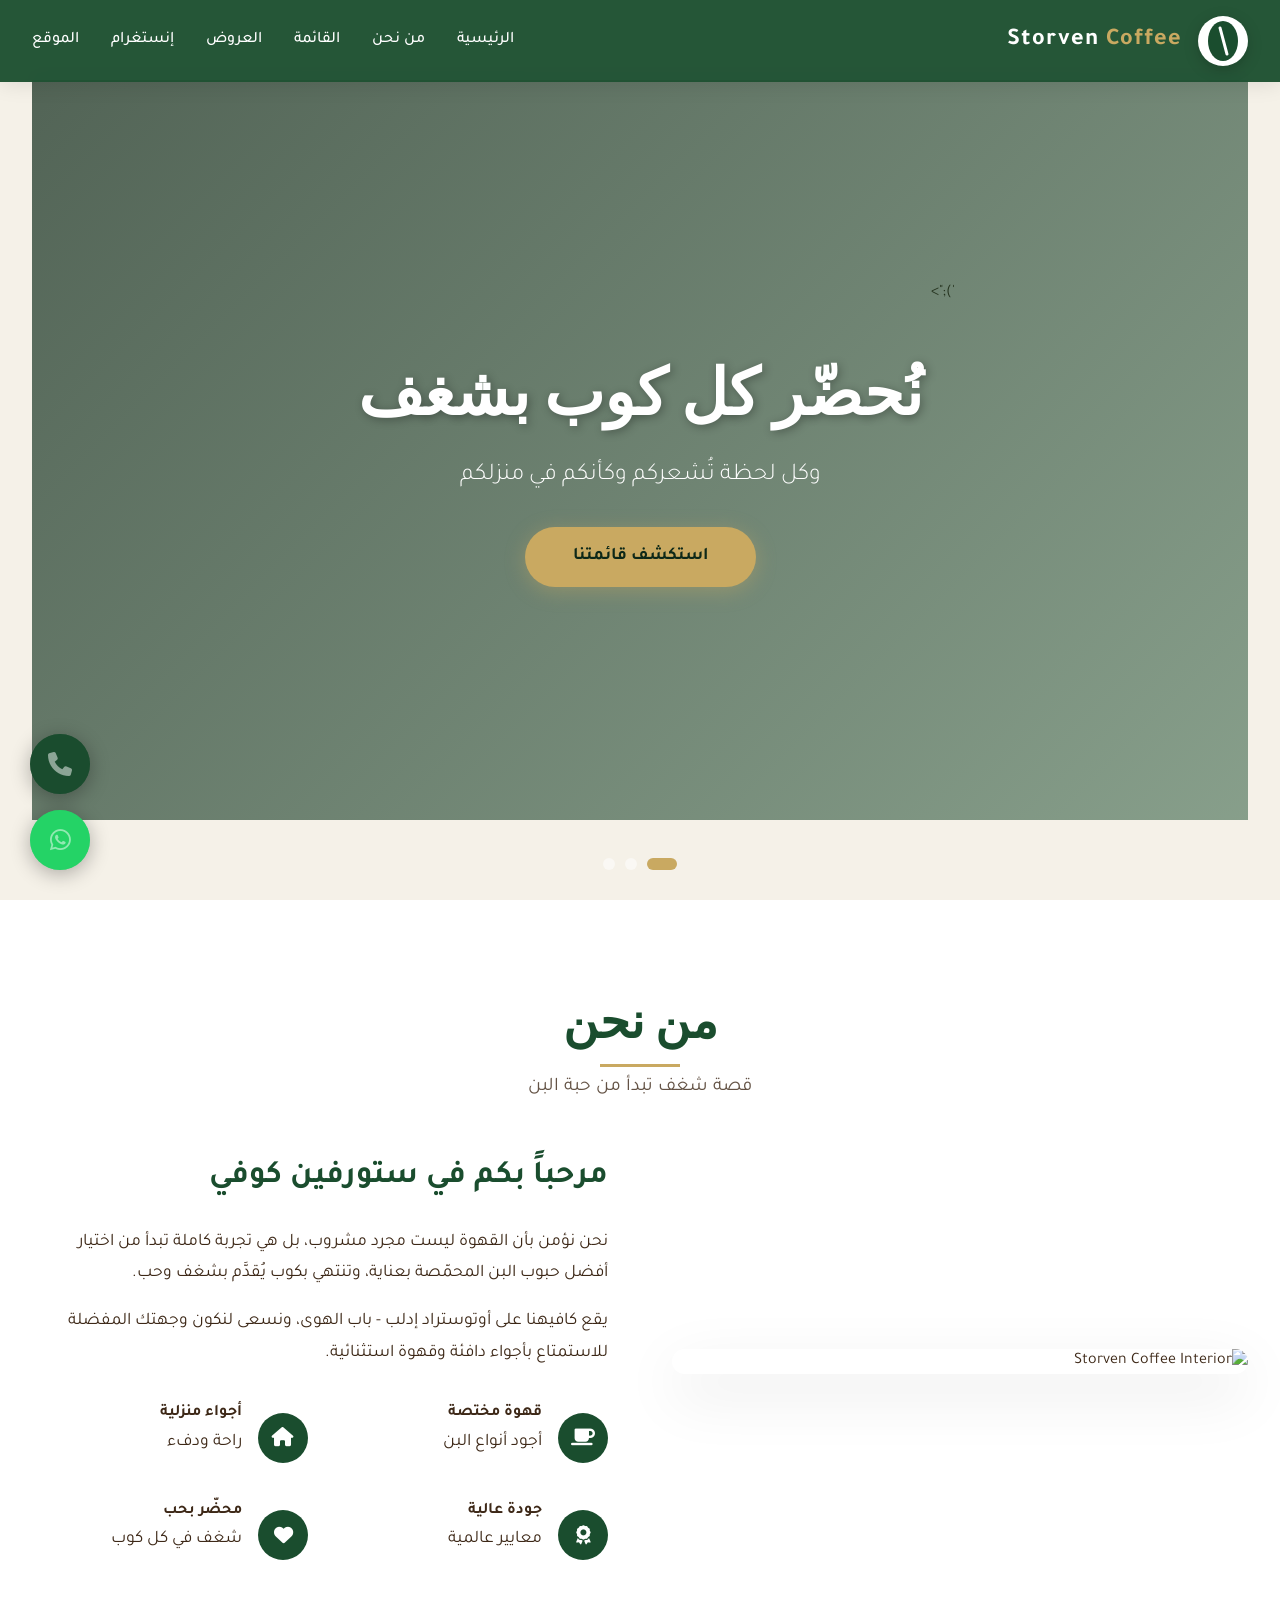
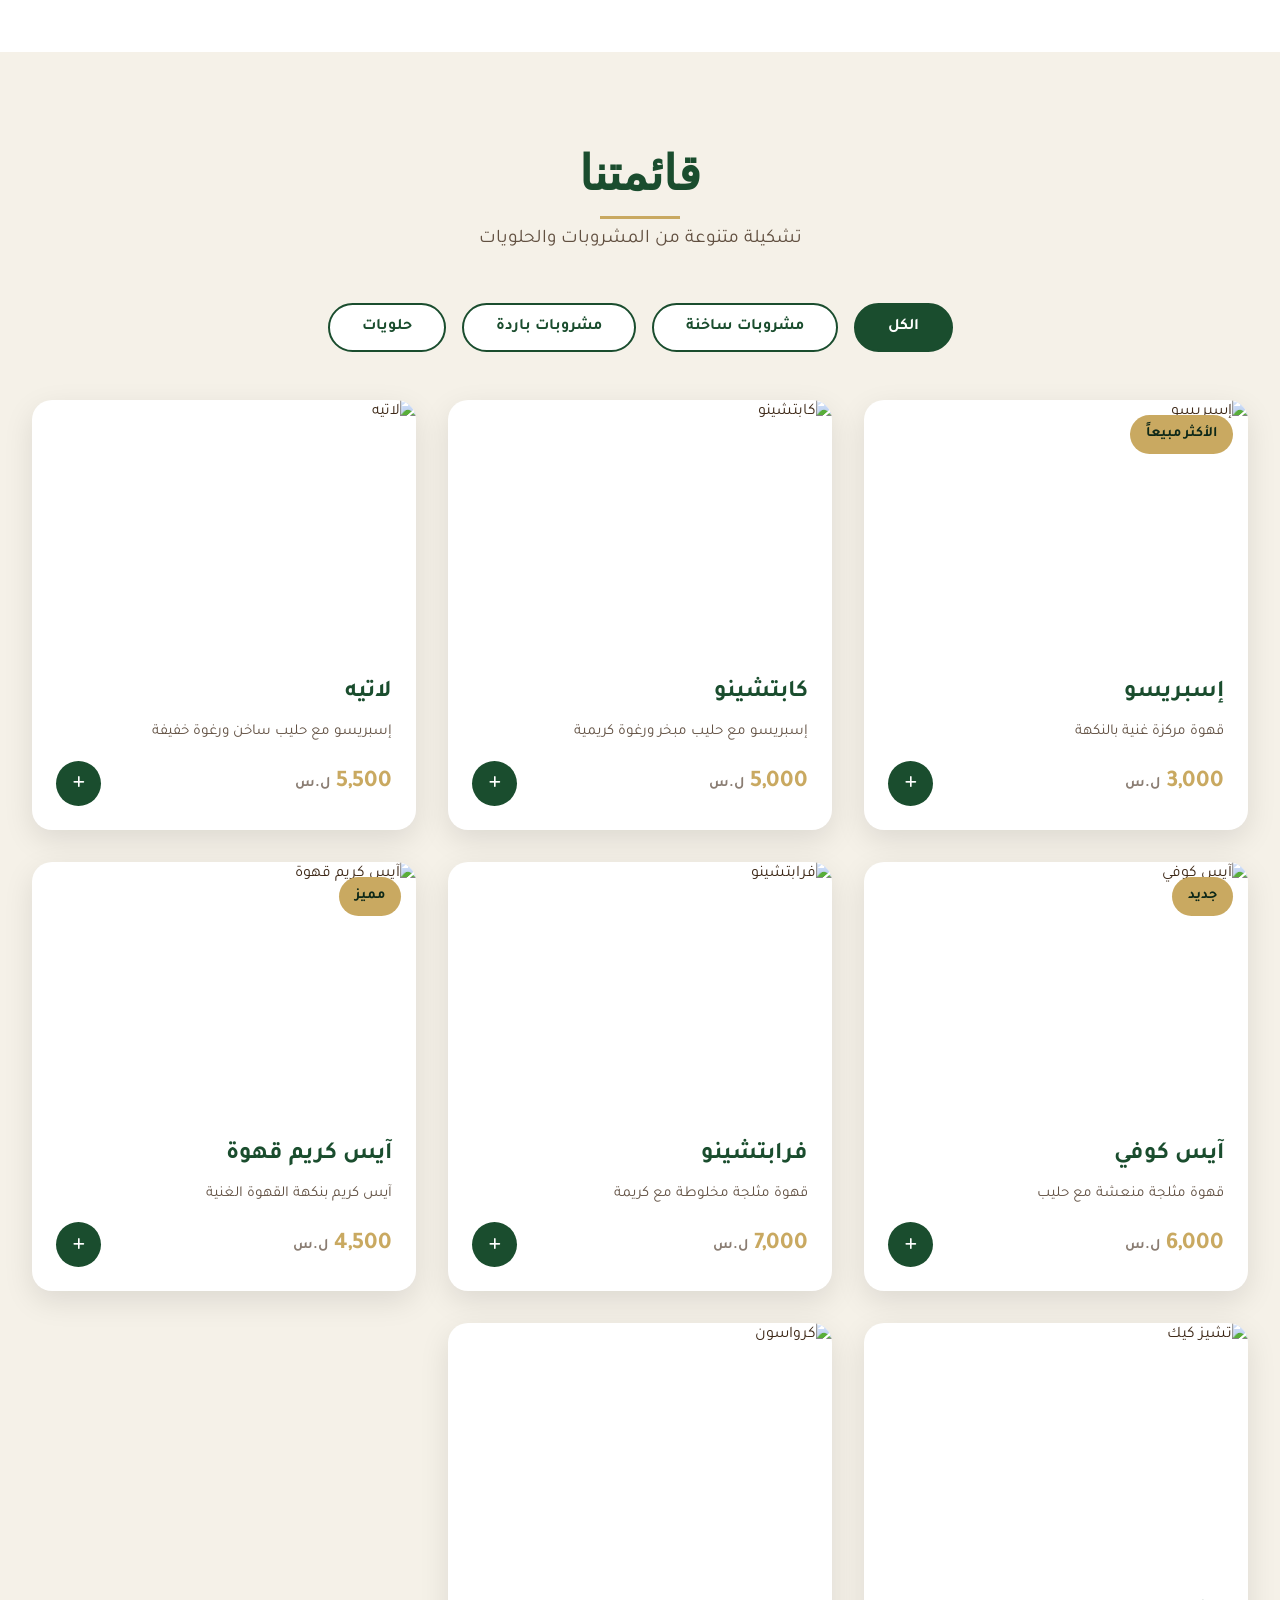
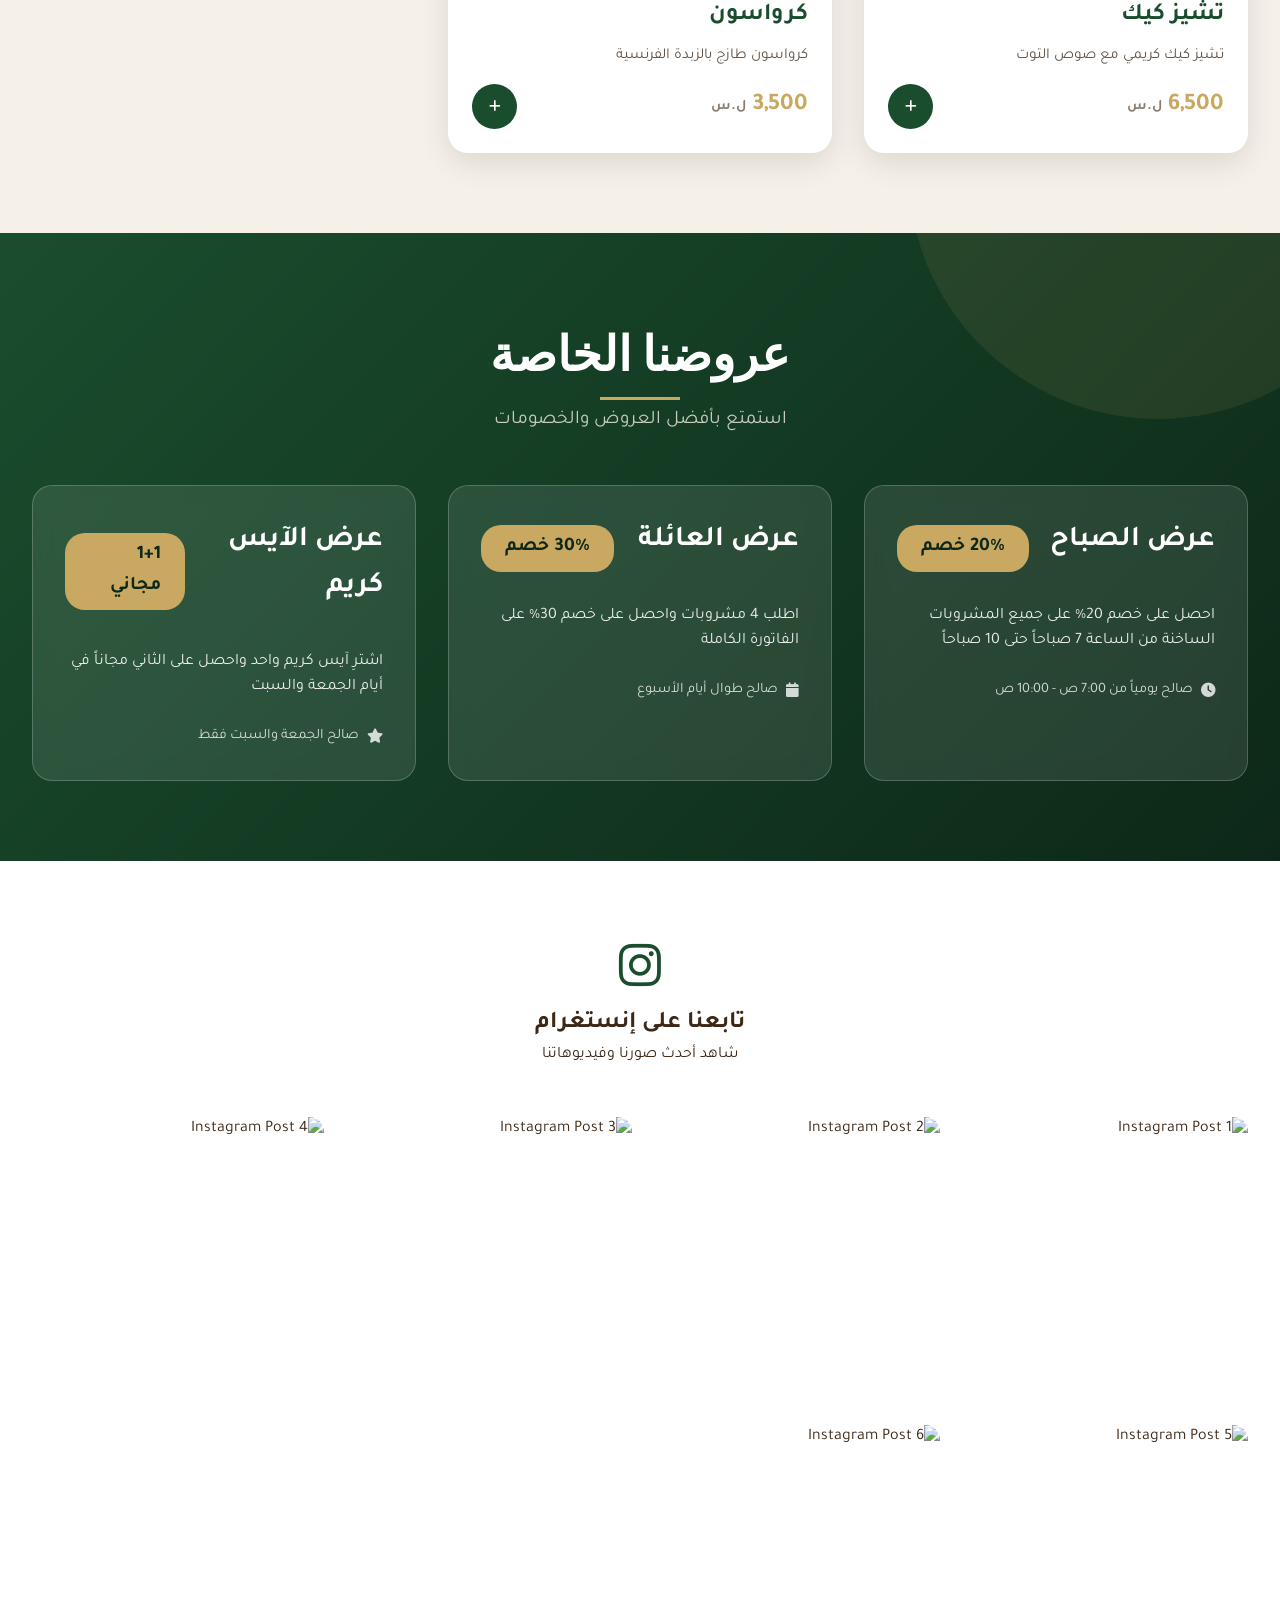
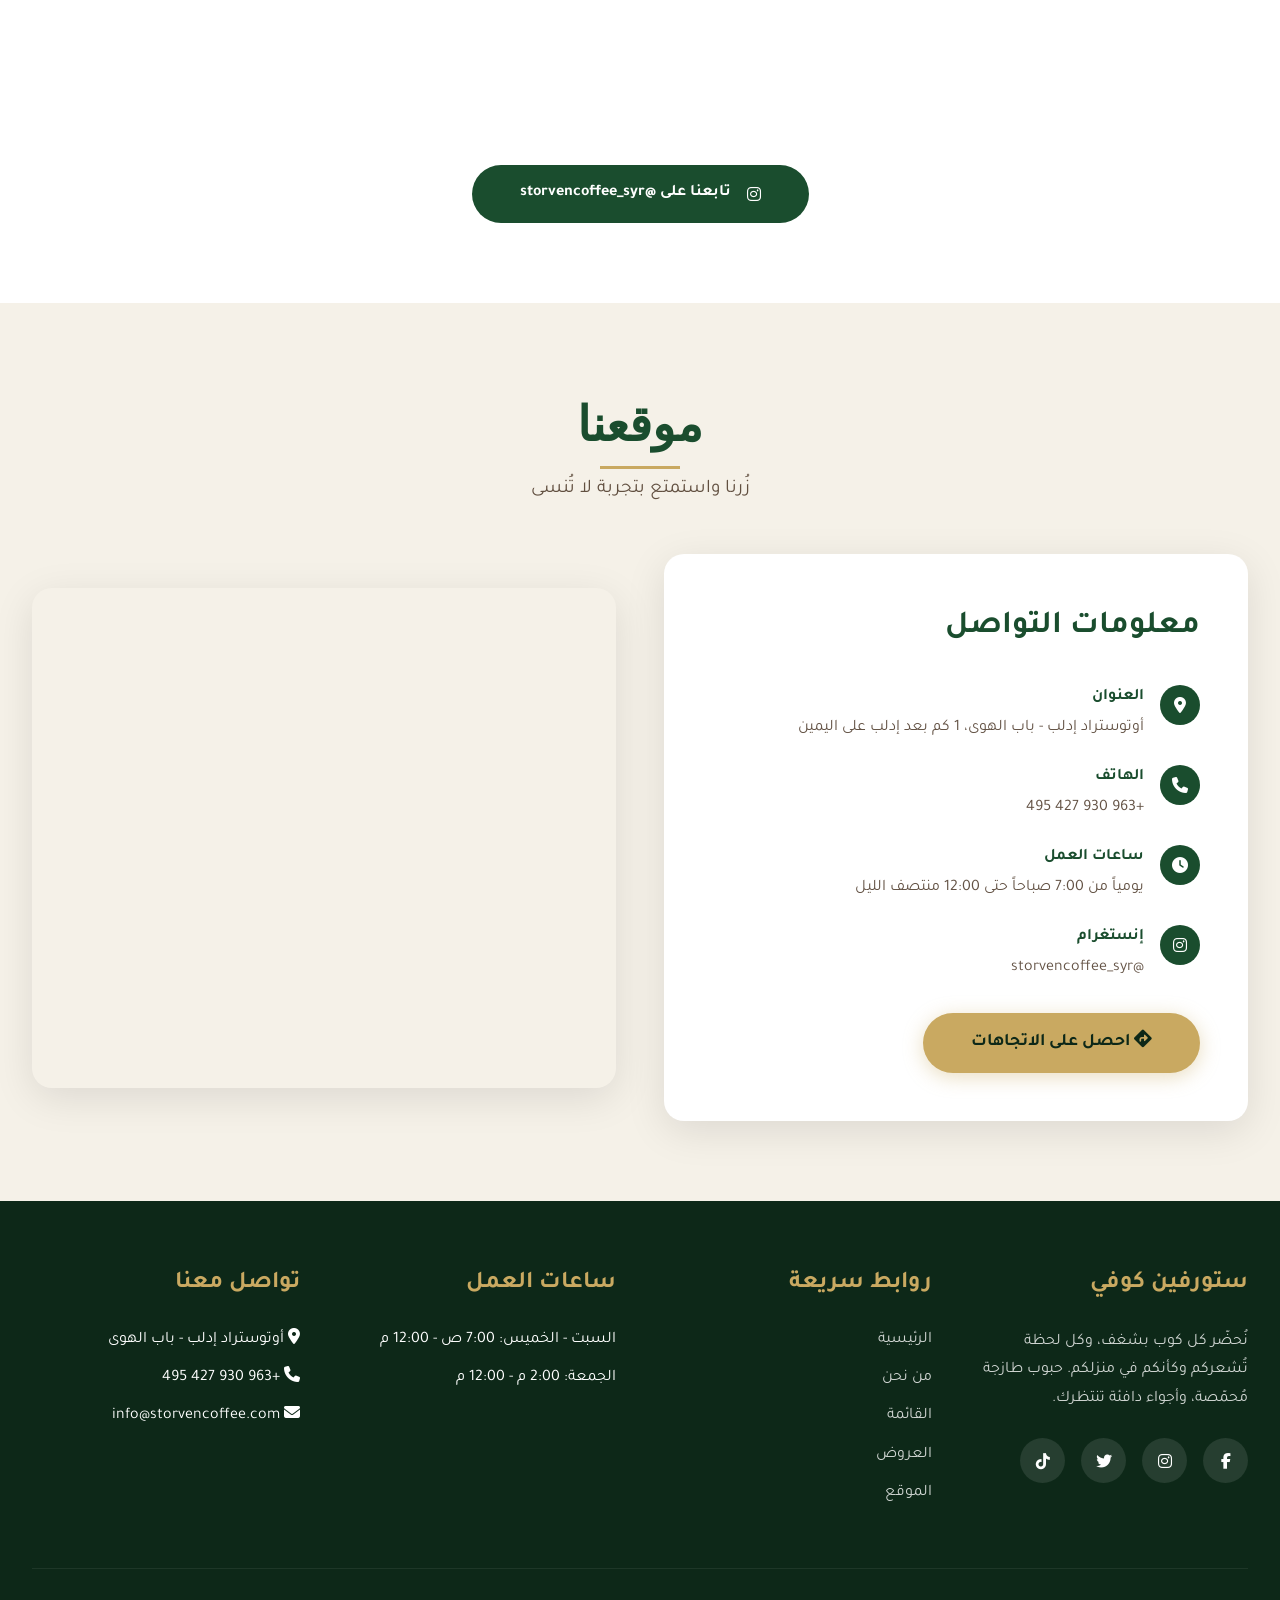
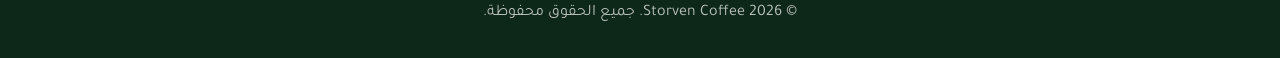
==== index4043.html @ 077c121d "v1" ====
<!DOCTYPE html>
<html lang="ar" dir="rtl">
<head>
    <meta charset="UTF-8">
    <meta name="viewport" content="width=device-width, initial-scale=1.0">
    <title>Storven Coffee | ستورفين كوفي</title>
    <link rel="preconnect" href="https://fonts.googleapis.com">
    <link rel="preconnect" href="https://fonts.gstatic.com" crossorigin>
    <link href="https://fonts.googleapis.com/css2?family=Tajawal:wght@300;400;500;700;900&family=Playfair+Display:wght@400;700;900&display=swap" rel="stylesheet">
    <link rel="stylesheet" href="https://cdnjs.cloudflare.com/ajax/libs/font-awesome/6.4.0/css/all.min.css">
    
    <style>
        /* ===== CSS Variables & Reset ===== */
        :root {
            --primary-green: #1a4d2e;
            --dark-green: #0d2818;
            --light-green: #2d6a4f;
            --cream: #f5f1e8;
            --gold: #c9a961;
            --dark-brown: #3d2817;
            --white: #ffffff;
            --shadow: rgba(0, 0, 0, 0.1);
            --transition: all 0.3s cubic-bezier(0.4, 0, 0.2, 1);
        }

        * {
            margin: 0;
            padding: 0;
            box-sizing: border-box;
        }

        html {
            scroll-behavior: smooth;
        }

        body {
            font-family: 'Tajawal', sans-serif;
            background-color: var(--cream);
            color: var(--dark-brown);
            overflow-x: hidden;
            line-height: 1.6;
        }

        /* ===== Scrollbar Styling ===== */
        ::-webkit-scrollbar {
            width: 10px;
        }

        ::-webkit-scrollbar-track {
            background: var(--cream);
        }

        ::-webkit-scrollbar-thumb {
            background: var(--primary-green);
            border-radius: 5px;
        }

        ::-webkit-scrollbar-thumb:hover {
            background: var(--dark-green);
        }

        /* ===== Navigation ===== */
        .navbar {
            position: fixed;
            top: 0;
            width: 100%;
            background: rgba(26, 77, 46, 0.95);
            backdrop-filter: blur(10px);
            z-index: 1000;
            padding: 1rem 0;
            transition: var(--transition);
            box-shadow: 0 2px 20px rgba(0, 0, 0, 0.1);
        }

        .navbar.scrolled {
            padding: 0.5rem 0;
            background: rgba(13, 40, 24, 0.98);
        }

        .nav-container {
            max-width: 1400px;
            margin: 0 auto;
            padding: 0 2rem;
            display: flex;
            justify-content: space-between;
            align-items: center;
        }

        .logo {
            display: flex;
            align-items: center;
            gap: 1rem;
        }

        .logo-icon {
            width: 50px;
            height: 50px;
            background: var(--white);
            border-radius: 50%;
            display: flex;
            align-items: center;
            justify-content: center;
            position: relative;
            box-shadow: 0 4px 15px rgba(0, 0, 0, 0.2);
        }

        .logo-icon::before {
            content: '';
            width: 30px;
            height: 40px;
            background: var(--primary-green);
            border-radius: 50%;
            position: relative;
        }

        .logo-icon::after {
            content: '';
            position: absolute;
            width: 3px;
            height: 30px;
            background: var(--white);
            border-radius: 2px;
            transform: rotate(-15deg);
        }

        .logo-text {
            color: var(--white);
            font-size: 1.5rem;
            font-weight: 700;
            letter-spacing: 1px;
        }

        .logo-text span {
            color: var(--gold);
        }

        .nav-links {
            display: flex;
            list-style: none;
            gap: 2rem;
        }

        .nav-links a {
            color: var(--white);
            text-decoration: none;
            font-weight: 500;
            transition: var(--transition);
            position: relative;
            padding: 0.5rem 0;
        }

        .nav-links a::after {
            content: '';
            position: absolute;
            bottom: 0;
            right: 0;
            width: 0;
            height: 2px;
            background: var(--gold);
            transition: var(--transition);
        }

        .nav-links a:hover::after {
            width: 100%;
        }

        .nav-links a:hover {
            color: var(--gold);
        }

        .mobile-menu-btn {
            display: none;
            background: none;
            border: none;
            color: var(--white);
            font-size: 1.5rem;
            cursor: pointer;
        }

        /* ===== Hero Section with Slider ===== */
        .hero {
            height: 100vh;
            position: relative;
            overflow: hidden;
        }

        .slider {
            position: relative;
            width: 100%;
            height: 100%;
        }

        .slide {
            position: absolute;
            top: 0;
            left: 0;
            width: 100%;
            height: 100%;
            opacity: 0;
            transition: opacity 1s ease-in-out;
            background-size: cover;
            background-position: center;
            display: flex;
            align-items: center;
            justify-content: center;
        }

        .slide.active {
            opacity: 1;
        }

        .slide::before {
            content: '';
            position: absolute;
            top: 0;
            left: 0;
            width: 100%;
            height: 100%;
            background: linear-gradient(135deg, rgba(13, 40, 24, 0.7) 0%, rgba(26, 77, 46, 0.5) 100%);
        }

        .slide-content {
            position: relative;
            z-index: 2;
            text-align: center;
            color: var(--white);
            max-width: 800px;
            padding: 2rem;
            animation: fadeInUp 1s ease;
        }

        @keyframes fadeInUp {
            from {
                opacity: 0;
                transform: translateY(30px);
            }
            to {
                opacity: 1;
                transform: translateY(0);
            }
        }

        .slide-content h1 {
            font-family: 'Playfair Display', serif;
            font-size: 4rem;
            font-weight: 900;
            margin-bottom: 1rem;
            text-shadow: 2px 2px 10px rgba(0, 0, 0, 0.3);
        }

        .slide-content p {
            font-size: 1.5rem;
            margin-bottom: 2rem;
            font-weight: 300;
        }

        .cta-button {
            display: inline-block;
            padding: 1rem 3rem;
            background: var(--gold);
            color: var(--dark-green);
            text-decoration: none;
            border-radius: 50px;
            font-weight: 700;
            font-size: 1.1rem;
            transition: var(--transition);
            box-shadow: 0 4px 20px rgba(201, 169, 97, 0.4);
        }

        .cta-button:hover {
            transform: translateY(-3px);
            box-shadow: 0 6px 30px rgba(201, 169, 97, 0.6);
            background: var(--white);
        }

        .slider-dots {
            position: absolute;
            bottom: 30px;
            left: 50%;
            transform: translateX(-50%);
            display: flex;
            gap: 10px;
            z-index: 10;
        }

        .dot {
            width: 12px;
            height: 12px;
            border-radius: 50%;
            background: rgba(255, 255, 255, 0.5);
            cursor: pointer;
            transition: var(--transition);
        }

        .dot.active {
            background: var(--gold);
            width: 30px;
            border-radius: 6px;
        }

        /* ===== Section Styling ===== */
        section {
            padding: 5rem 2rem;
        }

        .container {
            max-width: 1400px;
            margin: 0 auto;
        }

        .section-title {
            text-align: center;
            margin-bottom: 3rem;
        }

        .section-title h2 {
            font-family: 'Playfair Display', serif;
            font-size: 3rem;
            color: var(--primary-green);
            margin-bottom: 1rem;
            position: relative;
            display: inline-block;
        }

        .section-title h2::after {
            content: '';
            position: absolute;
            bottom: -10px;
            left: 50%;
            transform: translateX(-50%);
            width: 80px;
            height: 3px;
            background: var(--gold);
        }

        .section-title p {
            font-size: 1.2rem;
            color: var(--dark-brown);
            opacity: 0.8;
        }

        /* ===== About Section ===== */
        .about {
            background: var(--white);
        }

        .about-content {
            display: grid;
            grid-template-columns: 1fr 1fr;
            gap: 4rem;
            align-items: center;
        }

        .about-image {
            position: relative;
            border-radius: 20px;
            overflow: hidden;
            box-shadow: 0 20px 60px var(--shadow);
        }

        .about-image img {
            width: 100%;
            height: 500px;
            object-fit: cover;
            transition: var(--transition);
        }

        .about-image:hover img {
            transform: scale(1.05);
        }

        .about-text h3 {
            font-size: 2rem;
            color: var(--primary-green);
            margin-bottom: 1.5rem;
        }

        .about-text p {
            font-size: 1.1rem;
            line-height: 1.8;
            margin-bottom: 1rem;
            color: var(--dark-brown);
        }

        .about-features {
            display: grid;
            grid-template-columns: 1fr 1fr;
            gap: 1.5rem;
            margin-top: 2rem;
        }

        .feature-item {
            display: flex;
            align-items: center;
            gap: 1rem;
        }

        .feature-icon {
            width: 50px;
            height: 50px;
            background: var(--primary-green);
            border-radius: 50%;
            display: flex;
            align-items: center;
            justify-content: center;
            color: var(--white);
            font-size: 1.2rem;
        }

        /* ===== Menu Section ===== */
        .menu {
            background: var(--cream);
        }

        .menu-categories {
            display: flex;
            justify-content: center;
            gap: 1rem;
            margin-bottom: 3rem;
            flex-wrap: wrap;
        }

        .category-btn {
            padding: 0.8rem 2rem;
            background: var(--white);
            border: 2px solid var(--primary-green);
            color: var(--primary-green);
            border-radius: 50px;
            cursor: pointer;
            font-weight: 600;
            transition: var(--transition);
            font-family: 'Tajawal', sans-serif;
            font-size: 1rem;
        }

        .category-btn.active,
        .category-btn:hover {
            background: var(--primary-green);
            color: var(--white);
        }

        .menu-grid {
            display: grid;
            grid-template-columns: repeat(auto-fit, minmax(300px, 1fr));
            gap: 2rem;
        }

        .menu-item {
            background: var(--white);
            border-radius: 20px;
            overflow: hidden;
            box-shadow: 0 10px 30px var(--shadow);
            transition: var(--transition);
            position: relative;
        }

        .menu-item:hover {
            transform: translateY(-10px);
            box-shadow: 0 20px 50px rgba(0, 0, 0, 0.15);
        }

        .menu-item-image {
            height: 250px;
            overflow: hidden;
            position: relative;
        }

        .menu-item-image img {
            width: 100%;
            height: 100%;
            object-fit: cover;
            transition: var(--transition);
        }

        .menu-item:hover .menu-item-image img {
            transform: scale(1.1);
        }

        .menu-item-badge {
            position: absolute;
            top: 15px;
            right: 15px;
            background: var(--gold);
            color: var(--dark-green);
            padding: 0.5rem 1rem;
            border-radius: 20px;
            font-weight: 700;
            font-size: 0.9rem;
        }

        .menu-item-content {
            padding: 1.5rem;
        }

        .menu-item-content h3 {
            font-size: 1.5rem;
            color: var(--primary-green);
            margin-bottom: 0.5rem;
        }

        .menu-item-content p {
            color: var(--dark-brown);
            opacity: 0.8;
            margin-bottom: 1rem;
            font-size: 0.95rem;
        }

        .menu-item-footer {
            display: flex;
            justify-content: space-between;
            align-items: center;
        }

        .menu-item-price {
            font-size: 1.5rem;
            font-weight: 700;
            color: var(--gold);
        }

        .menu-item-price span {
            font-size: 0.9rem;
            color: var(--dark-brown);
            opacity: 0.6;
        }

        .add-to-cart {
            width: 45px;
            height: 45px;
            background: var(--primary-green);
            border: none;
            border-radius: 50%;
            color: var(--white);
            cursor: pointer;
            transition: var(--transition);
            display: flex;
            align-items: center;
            justify-content: center;
        }

        .add-to-cart:hover {
            background: var(--gold);
            transform: rotate(90deg);
        }

        /* ===== Offers Section ===== */
        .offers {
            background: linear-gradient(135deg, var(--primary-green) 0%, var(--dark-green) 100%);
            color: var(--white);
            position: relative;
            overflow: hidden;
        }

        .offers::before {
            content: '';
            position: absolute;
            top: -50%;
            right: -10%;
            width: 500px;
            height: 500px;
            background: rgba(201, 169, 97, 0.1);
            border-radius: 50%;
        }

        .offers .section-title h2 {
            color: var(--white);
        }

        .offers .section-title p {
            color: var(--cream);
        }

        .offers-grid {
            display: grid;
            grid-template-columns: repeat(auto-fit, minmax(350px, 1fr));
            gap: 2rem;
            position: relative;
            z-index: 2;
        }

        .offer-card {
            background: rgba(255, 255, 255, 0.1);
            backdrop-filter: blur(10px);
            border-radius: 20px;
            padding: 2rem;
            border: 1px solid rgba(255, 255, 255, 0.2);
            transition: var(--transition);
        }

        .offer-card:hover {
            transform: translateY(-5px);
            background: rgba(255, 255, 255, 0.15);
        }

        .offer-card-header {
            display: flex;
            justify-content: space-between;
            align-items: center;
            margin-bottom: 1.5rem;
        }

        .offer-discount {
            background: var(--gold);
            color: var(--dark-green);
            padding: 0.5rem 1.5rem;
            border-radius: 20px;
            font-weight: 700;
            font-size: 1.2rem;
        }

        .offer-card h3 {
            font-size: 1.8rem;
            margin-bottom: 1rem;
        }

        .offer-card p {
            opacity: 0.9;
            margin-bottom: 1.5rem;
        }

        .offer-validity {
            display: flex;
            align-items: center;
            gap: 0.5rem;
            opacity: 0.8;
            font-size: 0.9rem;
        }

        /* ===== Instagram Section ===== */
        .instagram {
            background: var(--white);
        }

        .instagram-header {
            text-align: center;
            margin-bottom: 3rem;
        }

        .instagram-header i {
            font-size: 3rem;
            color: var(--primary-green);
            margin-bottom: 1rem;
        }

        .instagram-grid {
            display: grid;
            grid-template-columns: repeat(auto-fit, minmax(250px, 1fr));
            gap: 1rem;
        }

        .instagram-item {
            position: relative;
            aspect-ratio: 1;
            overflow: hidden;
            border-radius: 15px;
            cursor: pointer;
        }

        .instagram-item img {
            width: 100%;
            height: 100%;
            object-fit: cover;
            transition: var(--transition);
        }

        .instagram-overlay {
            position: absolute;
            top: 0;
            left: 0;
            width: 100%;
            height: 100%;
            background: rgba(26, 77, 46, 0.8);
            display: flex;
            align-items: center;
            justify-content: center;
            opacity: 0;
            transition: var(--transition);
        }

        .instagram-item:hover .instagram-overlay {
            opacity: 1;
        }

        .instagram-item:hover img {
            transform: scale(1.1);
        }

        .instagram-overlay i {
            color: var(--white);
            font-size: 2rem;
        }

        .instagram-cta {
            text-align: center;
            margin-top: 3rem;
        }

        .instagram-cta a {
            display: inline-flex;
            align-items: center;
            gap: 1rem;
            padding: 1rem 3rem;
            background: var(--primary-green);
            color: var(--white);
            text-decoration: none;
            border-radius: 50px;
            font-weight: 700;
            transition: var(--transition);
        }

        .instagram-cta a:hover {
            background: var(--gold);
            color: var(--dark-green);
            transform: translateY(-3px);
        }

        /* ===== Location Section ===== */
        .location {
            background: var(--cream);
        }

        .location-content {
            display: grid;
            grid-template-columns: 1fr 1fr;
            gap: 3rem;
            align-items: center;
        }

        .location-info {
            background: var(--white);
            padding: 3rem;
            border-radius: 20px;
            box-shadow: 0 10px 40px var(--shadow);
        }

        .location-info h3 {
            font-size: 2rem;
            color: var(--primary-green);
            margin-bottom: 2rem;
        }

        .location-details {
            margin-bottom: 2rem;
        }

        .location-item {
            display: flex;
            align-items: flex-start;
            gap: 1rem;
            margin-bottom: 1.5rem;
        }

        .location-item i {
            width: 40px;
            height: 40px;
            background: var(--primary-green);
            color: var(--white);
            border-radius: 50%;
            display: flex;
            align-items: center;
            justify-content: center;
            flex-shrink: 0;
        }

        .location-item-content h4 {
            color: var(--primary-green);
            margin-bottom: 0.3rem;
        }

        .location-item-content p {
            color: var(--dark-brown);
            opacity: 0.8;
        }

        .location-map {
            border-radius: 20px;
            overflow: hidden;
            box-shadow: 0 10px 40px var(--shadow);
            height: 500px;
        }

        .location-map iframe {
            width: 100%;
            height: 100%;
            border: none;
        }

        /* ===== Footer ===== */
        footer {
            background: var(--dark-green);
            color: var(--white);
            padding: 4rem 2rem 2rem;
        }

        .footer-content {
            max-width: 1400px;
            margin: 0 auto;
            display: grid;
            grid-template-columns: repeat(auto-fit, minmax(250px, 1fr));
            gap: 3rem;
            margin-bottom: 3rem;
        }

        .footer-section h3 {
            font-size: 1.5rem;
            margin-bottom: 1.5rem;
            color: var(--gold);
        }

        .footer-section p {
            opacity: 0.8;
            line-height: 1.8;
        }

        .footer-links {
            list-style: none;
        }

        .footer-links li {
            margin-bottom: 0.8rem;
        }

        .footer-links a {
            color: var(--white);
            text-decoration: none;
            opacity: 0.8;
            transition: var(--transition);
        }

        .footer-links a:hover {
            opacity: 1;
            color: var(--gold);
        }

        .social-links {
            display: flex;
            gap: 1rem;
            margin-top: 1.5rem;
        }

        .social-links a {
            width: 45px;
            height: 45px;
            background: rgba(255, 255, 255, 0.1);
            border-radius: 50%;
            display: flex;
            align-items: center;
            justify-content: center;
            color: var(--white);
            text-decoration: none;
            transition: var(--transition);
        }

        .social-links a:hover {
            background: var(--gold);
            color: var(--dark-green);
            transform: translateY(-3px);
        }

        .footer-bottom {
            text-align: center;
            padding-top: 2rem;
            border-top: 1px solid rgba(255, 255, 255, 0.1);
            opacity: 0.7;
        }

        /* ===== Floating Buttons ===== */
        .floating-buttons {
            position: fixed;
            bottom: 30px;
            left: 30px;
            display: flex;
            flex-direction: column;
            gap: 1rem;
            z-index: 999;
        }

        .float-btn {
            width: 60px;
            height: 60px;
            border-radius: 50%;
            display: flex;
            align-items: center;
            justify-content: center;
            color: var(--white);
            text-decoration: none;
            font-size: 1.5rem;
            box-shadow: 0 4px 20px rgba(0, 0, 0, 0.3);
            transition: var(--transition);
            position: relative;
        }

        .float-btn::before {
            content: '';
            position: absolute;
            width: 100%;
            height: 100%;
            border-radius: 50%;
            background: inherit;
            opacity: 0.5;
            animation: pulse 2s infinite;
        }

        @keyframes pulse {
            0% {
                transform: scale(1);
                opacity: 0.5;
            }
            100% {
                transform: scale(1.5);
                opacity: 0;
            }
        }

        .float-btn:hover {
            transform: scale(1.1);
        }

        .float-btn.phone {
            background: var(--primary-green);
        }

        .float-btn.whatsapp {
            background: #25D366;
        }

        /* ===== Responsive Design ===== */
        @media (max-width: 968px) {
            .nav-links {
                position: fixed;
                top: 70px;
                right: -100%;
                width: 100%;
                height: calc(100vh - 70px);
                background: var(--dark-green);
                flex-direction: column;
                align-items: center;
                justify-content: center;
                transition: var(--transition);
            }

            .nav-links.active {
                right: 0;
            }

            .mobile-menu-btn {
                display: block;
            }

            .slide-content h1 {
                font-size: 2.5rem;
            }

            .slide-content p {
                font-size: 1.2rem;
            }

            .about-content,
            .location-content {
                grid-template-columns: 1fr;
            }

            .about-image img {
                height: 400px;
            }

            .section-title h2 {
                font-size: 2rem;
            }

            .offers-grid {
                grid-template-columns: 1fr;
            }
        }

        @media (max-width: 576px) {
            .slide-content h1 {
                font-size: 2rem;
            }

            .slide-content p {
                font-size: 1rem;
            }

            .cta-button {
                padding: 0.8rem 2rem;
                font-size: 1rem;
            }

            .menu-grid {
                grid-template-columns: 1fr;
            }

            .floating-buttons {
                bottom: 20px;
                left: 20px;
            }

            .float-btn {
                width: 50px;
                height: 50px;
                font-size: 1.2rem;
            }
        }

        /* ===== Loading Animation ===== */
        .loader {
            position: fixed;
            top: 0;
            left: 0;
            width: 100%;
            height: 100%;
            background: var(--primary-green);
            display: flex;
            align-items: center;
            justify-content: center;
            z-index: 9999;
            transition: opacity 0.5s ease;
        }

        .loader.hidden {
            opacity: 0;
            pointer-events: none;
        }

        .loader-content {
            text-align: center;
            color: var(--white);
        }

        .loader-spinner {
            width: 60px;
            height: 60px;
            border: 4px solid rgba(255, 255, 255, 0.3);
            border-top-color: var(--gold);
            border-radius: 50%;
            animation: spin 1s linear infinite;
            margin: 0 auto 1rem;
        }

        @keyframes spin {
            to {
                transform: rotate(360deg);
            }
        }
    </style>
</head>
<body>
    <!-- Loader -->
    <div class="loader" id="loader">
        <div class="loader-content">
            <div class="loader-spinner"></div>
            <p>جاري التحميل...</p>
        </div>
    </div>

    <!-- Navigation -->
    <nav class="navbar" id="navbar">
        <div class="nav-container">
            <div class="logo">
                <div class="logo-icon"></div>
                <div class="logo-text">Storven <span>Coffee</span></div>
            </div>
            <ul class="nav-links" id="navLinks">
                <li><a href="#home">الرئيسية</a></li>
                <li><a href="#about">من نحن</a></li>
                <li><a href="#menu">القائمة</a></li>
                <li><a href="#offers">العروض</a></li>
                <li><a href="#instagram">إنستغرام</a></li>
                <li><a href="#location">الموقع</a></li>
            </ul>
            <button class="mobile-menu-btn" id="mobileMenuBtn">
                <i class="fas fa-bars"></i>
            </button>
        </div>
    </nav>

    <!-- Hero Section with Slider -->
    <section class="hero" id="home">
        <div class="slider">
            <div class="slide active" style="background-image: url('data:image/svg+xml,<svg xmlns="http://www.w3.org/2000/svg" viewBox="0 0 1200 800"><rect fill="%231a4d2e" width="1200" height="800"/><circle fill="%232d6a4f" cx="600" cy="400" r="300"/></svg>');">
                <div class="slide-content">
                    <h1>نُحضّر كل كوب بشغف</h1>
                    <p>وكل لحظة تُشعركم وكأنكم في منزلكم</p>
                    <a href="#menu" class="cta-button">استكشف قائمتنا</a>
                </div>
            </div>
            <div class="slide" style="background-image: url('data:image/svg+xml,<svg xmlns="http://www.w3.org/2000/svg" viewBox="0 0 1200 800"><rect fill="%230d2818" width="1200" height="800"/><circle fill="%231a4d2e" cx="600" cy="400" r="300"/></svg>');">
                <div class="slide-content">
                    <h1>حبوب طازجة مُحمّصة</h1>
                    <p>أجواء دافئة تنتظرك في كل زيارة</p>
                    <a href="#location" class="cta-button">زُرنا اليوم</a>
                </div>
            </div>
            <div class="slide" style="background-image: url('data:image/svg+xml,<svg xmlns="http://www.w3.org/2000/svg" viewBox="0 0 1200 800"><rect fill="%232d6a4f" width="1200" height="800"/><circle fill="%231a4d2e" cx="600" cy="400" r="300"/></svg>');">
                <div class="slide-content">
                    <h1>قهوة مختصة بأعلى جودة</h1>
                    <p>تجربة لا تُنسى في كل رشفة</p>
                    <a href="#offers" class="cta-button">شاهد عروضنا</a>
                </div>
            </div>
        </div>
        <div class="slider-dots">
            <span class="dot active" data-slide="0"></span>
            <span class="dot" data-slide="1"></span>
            <span class="dot" data-slide="2"></span>
        </div>
    </section>

    <!-- About Section -->
    <section class="about" id="about">
        <div class="container">
            <div class="section-title">
                <h2>من نحن</h2>
                <p>قصة شغف تبدأ من حبة البن</p>
            </div>
            <div class="about-content">
                <div class="about-image">
                    <img src="https://images.unsplash.com/photo-1554118811-1e0d58224f24?w=800&h=600&fit=crop" alt="Storven Coffee Interior">
                </div>
                <div class="about-text">
                    <h3>مرحباً بكم في ستورفين كوفي</h3>
                    <p>نحن نؤمن بأن القهوة ليست مجرد مشروب، بل هي تجربة كاملة تبدأ من اختيار أفضل حبوب البن المحمّصة بعناية، وتنتهي بكوب يُقدَّم بشغف وحب.</p>
                    <p>يقع كافيهنا على أوتوستراد إدلب - باب الهوى، ونسعى لنكون وجهتك المفضلة للاستمتاع بأجواء دافئة وقهوة استثنائية.</p>
                    <div class="about-features">
                        <div class="feature-item">
                            <div class="feature-icon">
                                <i class="fas fa-coffee"></i>
                            </div>
                            <div>
                                <h4>قهوة مختصة</h4>
                                <p>أجود أنواع البن</p>
                            </div>
                        </div>
                        <div class="feature-item">
                            <div class="feature-icon">
                                <i class="fas fa-home"></i>
                            </div>
                            <div>
                                <h4>أجواء منزلية</h4>
                                <p>راحة ودفء</p>
                            </div>
                        </div>
                        <div class="feature-item">
                            <div class="feature-icon">
                                <i class="fas fa-award"></i>
                            </div>
                            <div>
                                <h4>جودة عالية</h4>
                                <p>معايير عالمية</p>
                            </div>
                        </div>
                        <div class="feature-item">
                            <div class="feature-icon">
                                <i class="fas fa-heart"></i>
                            </div>
                            <div>
                                <h4>محضّر بحب</h4>
                                <p>شغف في كل كوب</p>
                            </div>
                        </div>
                    </div>
                </div>
            </div>
        </div>
    </section>

    <!-- Menu Section -->
    <section class="menu" id="menu">
        <div class="container">
            <div class="section-title">
                <h2>قائمتنا</h2>
                <p>تشكيلة متنوعة من المشروبات والحلويات</p>
            </div>
            <div class="menu-categories">
                <button class="category-btn active" data-category="all">الكل</button>
                <button class="category-btn" data-category="hot">مشروبات ساخنة</button>
                <button class="category-btn" data-category="cold">مشروبات باردة</button>
                <button class="category-btn" data-category="desserts">حلويات</button>
            </div>
            <div class="menu-grid" id="menuGrid">
                <!-- Menu items will be populated by JavaScript -->
            </div>
        </div>
    </section>

    <!-- Offers Section -->
    <section class="offers" id="offers">
        <div class="container">
            <div class="section-title">
                <h2>عروضنا الخاصة</h2>
                <p>استمتع بأفضل العروض والخصومات</p>
            </div>
            <div class="offers-grid">
                <div class="offer-card">
                    <div class="offer-card-header">
                        <h3>عرض الصباح</h3>
                        <span class="offer-discount">20% خصم</span>
                    </div>
                    <p>احصل على خصم 20% على جميع المشروبات الساخنة من الساعة 7 صباحاً حتى 10 صباحاً</p>
                    <div class="offer-validity">
                        <i class="fas fa-clock"></i>
                        <span>صالح يومياً من 7:00 ص - 10:00 ص</span>
                    </div>
                </div>
                <div class="offer-card">
                    <div class="offer-card-header">
                        <h3>عرض العائلة</h3>
                        <span class="offer-discount">30% خصم</span>
                    </div>
                    <p>اطلب 4 مشروبات واحصل على خصم 30% على الفاتورة الكاملة</p>
                    <div class="offer-validity">
                        <i class="fas fa-calendar"></i>
                        <span>صالح طوال أيام الأسبوع</span>
                    </div>
                </div>
                <div class="offer-card">
                    <div class="offer-card-header">
                        <h3>عرض الآيس كريم</h3>
                        <span class="offer-discount">1+1 مجاني</span>
                    </div>
                    <p>اشترِ آيس كريم واحد واحصل على الثاني مجاناً في أيام الجمعة والسبت</p>
                    <div class="offer-validity">
                        <i class="fas fa-star"></i>
                        <span>صالح الجمعة والسبت فقط</span>
                    </div>
                </div>
            </div>
        </div>
    </section>

    <!-- Instagram Section -->
    <section class="instagram" id="instagram">
        <div class="container">
            <div class="instagram-header">
                <i class="fab fa-instagram"></i>
                <h2>تابعنا على إنستغرام</h2>
                <p>شاهد أحدث صورنا وفيديوهاتنا</p>
            </div>
            <div class="instagram-grid">
                <div class="instagram-item">
                    <img src="https://images.unsplash.com/photo-1495474472287-4d71bcdd2085?w=400&h=400&fit=crop" alt="Instagram Post 1">
                    <div class="instagram-overlay">
                        <i class="fab fa-instagram"></i>
                    </div>
                </div>
                <div class="instagram-item">
                    <img src="https://images.unsplash.com/photo-1509042239860-f550ce710b93?w=400&h=400&fit=crop" alt="Instagram Post 2">
                    <div class="instagram-overlay">
                        <i class="fab fa-instagram"></i>
                    </div>
                </div>
                <div class="instagram-item">
                    <img src="https://images.unsplash.com/photo-1442512595331-e89e73853f31?w=400&h=400&fit=crop" alt="Instagram Post 3">
                    <div class="instagram-overlay">
                        <i class="fab fa-instagram"></i>
                    </div>
                </div>
                <div class="instagram-item">
                    <img src="https://images.unsplash.com/photo-1511920170033-f8396924c348?w=400&h=400&fit=crop" alt="Instagram Post 4">
                    <div class="instagram-overlay">
                        <i class="fab fa-instagram"></i>
                    </div>
                </div>
                <div class="instagram-item">
                    <img src="https://images.unsplash.com/photo-1461023058943-07fcbe16d735?w=400&h=400&fit=crop" alt="Instagram Post 5">
                    <div class="instagram-overlay">
                        <i class="fab fa-instagram"></i>
                    </div>
                </div>
                <div class="instagram-item">
                    <img src="https://images.unsplash.com/photo-1501339847302-ac426a4a7cbb?w=400&h=400&fit=crop" alt="Instagram Post 6">
                    <div class="instagram-overlay">
                        <i class="fab fa-instagram"></i>
                    </div>
                </div>
            </div>
            <div class="instagram-cta">
                <a href="https://www.instagram.com/storvencoffee_syr" target="_blank">
                    <i class="fab fa-instagram"></i>
                    <span>تابعنا على @storvencoffee_syr</span>
                </a>
            </div>
        </div>
    </section>

    <!-- Location Section -->
    <section class="location" id="location">
        <div class="container">
            <div class="section-title">
                <h2>موقعنا</h2>
                <p>زُرنا واستمتع بتجربة لا تُنسى</p>
            </div>
            <div class="location-content">
                <div class="location-info">
                    <h3>معلومات التواصل</h3>
                    <div class="location-details">
                        <div class="location-item">
                            <i class="fas fa-map-marker-alt"></i>
                            <div class="location-item-content">
                                <h4>العنوان</h4>
                                <p>أوتوستراد إدلب - باب الهوى، 1 كم بعد إدلب على اليمين</p>
                            </div>
                        </div>
                        <div class="location-item">
                            <i class="fas fa-phone"></i>
                            <div class="location-item-content">
                                <h4>الهاتف</h4>
                                <p>+963 930 427 495</p>
                            </div>
                        </div>
                        <div class="location-item">
                            <i class="fas fa-clock"></i>
                            <div class="location-item-content">
                                <h4>ساعات العمل</h4>
                                <p>يومياً من 7:00 صباحاً حتى 12:00 منتصف الليل</p>
                            </div>
                        </div>
                        <div class="location-item">
                            <i class="fab fa-instagram"></i>
                            <div class="location-item-content">
                                <h4>إنستغرام</h4>
                                <p>@storvencoffee_syr</p>
                            </div>
                        </div>
                    </div>
                    <a href="https://www.google.com/maps?q=35.9644953,36.6613314" target="_blank" class="cta-button">
                        <i class="fas fa-directions"></i>
                        احصل على الاتجاهات
                    </a>
                </div>
                <div class="location-map">
                    <iframe src="https://www.google.com/maps/embed?pb=!1m18!1m12!1m3!1d3193.1234567890123!2d36.6613314!3d35.9644953!2m3!1f0!2f0!3f0!3m2!1i1024!2i768!4f13.1!3m3!1m2!1s0x0%3A0x0!2zMzXCsDU3JzUyLjIiTiAzNsKwMzknNDAuOCJF!5e0!3m2!1sen!2s!4v1234567890123!5m2!1sen!2s" allowfullscreen="" loading="lazy"></iframe>
                </div>
            </div>
        </div>
    </section>

    <!-- Footer -->
    <footer>
        <div class="footer-content">
            <div class="footer-section">
                <h3>ستورفين كوفي</h3>
                <p>نُحضّر كل كوب بشغف، وكل لحظة تُشعركم وكأنكم في منزلكم. حبوب طازجة مُحمّصة، وأجواء دافئة تنتظرك.</p>
                <div class="social-links">
                    <a href="#"><i class="fab fa-facebook-f"></i></a>
                    <a href="#"><i class="fab fa-instagram"></i></a>
                    <a href="#"><i class="fab fa-twitter"></i></a>
                    <a href="#"><i class="fab fa-tiktok"></i></a>
                </div>
            </div>
            <div class="footer-section">
                <h3>روابط سريعة</h3>
                <ul class="footer-links">
                    <li><a href="#home">الرئيسية</a></li>
                    <li><a href="#about">من نحن</a></li>
                    <li><a href="#menu">القائمة</a></li>
                    <li><a href="#offers">العروض</a></li>
                    <li><a href="#location">الموقع</a></li>
                </ul>
            </div>
            <div class="footer-section">
                <h3>ساعات العمل</h3>
                <ul class="footer-links">
                    <li>السبت - الخميس: 7:00 ص - 12:00 م</li>
                    <li>الجمعة: 2:00 م - 12:00 م</li>
                </ul>
            </div>
            <div class="footer-section">
                <h3>تواصل معنا</h3>
                <ul class="footer-links">
                    <li><i class="fas fa-map-marker-alt"></i> أوتوستراد إدلب - باب الهوى</li>
                    <li><i class="fas fa-phone"></i> +963 930 427 495</li>
                    <li><i class="fas fa-envelope"></i> info@storvencoffee.com</li>
                </ul>
            </div>
        </div>
        <div class="footer-bottom">
            <p>&copy; 2026 Storven Coffee. جميع الحقوق محفوظة.</p>
        </div>
    </footer>

    <!-- Floating Buttons -->
    <div class="floating-buttons">
        <a href="tel:+963930427495" class="float-btn phone">
            <i class="fas fa-phone"></i>
        </a>
        <a href="https://wa.me/963930427495" target="_blank" class="float-btn whatsapp">
            <i class="fab fa-whatsapp"></i>
        </a>
    </div>

    <script>
        // ===== Loader =====
        window.addEventListener('load', () => {
            const loader = document.getElementById('loader');
            setTimeout(() => {
                loader.classList.add('hidden');
            }, 1000);
        });

        // ===== Navbar Scroll Effect =====
        const navbar = document.getElementById('navbar');
        window.addEventListener('scroll', () => {
            if (window.scrollY > 50) {
                navbar.classList.add('scrolled');
            } else {
                navbar.classList.remove('scrolled');
            }
        });

        // ===== Mobile Menu =====
        const mobileMenuBtn = document.getElementById('mobileMenuBtn');
        const navLinks = document.getElementById('navLinks');
        
        mobileMenuBtn.addEventListener('click', () => {
            navLinks.classList.toggle('active');
            const icon = mobileMenuBtn.querySelector('i');
            if (navLinks.classList.contains('active')) {
                icon.classList.remove('fa-bars');
                icon.classList.add('fa-times');
            } else {
                icon.classList.remove('fa-times');
                icon.classList.add('fa-bars');
            }
        });

        // Close mobile menu when clicking a link
        document.querySelectorAll('.nav-links a').forEach(link => {
            link.addEventListener('click', () => {
                navLinks.classList.remove('active');
                mobileMenuBtn.querySelector('i').classList.remove('fa-times');
                mobileMenuBtn.querySelector('i').classList.add('fa-bars');
            });
        });

        // ===== Slider =====
        const slides = document.querySelectorAll('.slide');
        const dots = document.querySelectorAll('.dot');
        let currentSlide = 0;
        let slideInterval;

        function showSlide(index) {
            slides.forEach(slide => slide.classList.remove('active'));
            dots.forEach(dot => dot.classList.remove('active'));
            
            slides[index].classList.add('active');
            dots[index].classList.add('active');
            currentSlide = index;
        }

        function nextSlide() {
            let next = (currentSlide + 1) % slides.length;
            showSlide(next);
        }

        function startSlider() {
            slideInterval = setInterval(nextSlide, 5000);
        }

        function resetSlider() {
            clearInterval(slideInterval);
            startSlider();
        }

        dots.forEach(dot => {
            dot.addEventListener('click', () => {
                const slideIndex = parseInt(dot.dataset.slide);
                showSlide(slideIndex);
                resetSlider();
            });
        });

        startSlider();

        // ===== Menu Data =====
        const menuItems = [
            {
                id: 1,
                name: 'إسبريسو',
                description: 'قهوة مركزة غنية بالنكهة',
                price: '3,000',
                category: 'hot',
                image: 'https://images.unsplash.com/photo-1510707577719-ae7c14805e3a?w=400&h=300&fit=crop',
                badge: 'الأكثر مبيعاً'
            },
            {
                id: 2,
                name: 'كابتشينو',
                description: 'إسبريسو مع حليب مبخر ورغوة كريمية',
                price: '5,000',
                category: 'hot',
                image: 'https://images.unsplash.com/photo-1572442388796-11668a67e53d?w=400&h=300&fit=crop',
                badge: ''
            },
            {
                id: 3,
                name: 'لاتيه',
                description: 'إسبريسو مع حليب ساخن ورغوة خفيفة',
                price: '5,500',
                category: 'hot',
                image: 'https://images.unsplash.com/photo-1461023058943-07fcbe16d735?w=400&h=300&fit=crop',
                badge: ''
            },
            {
                id: 4,
                name: 'آيس كوفي',
                description: 'قهوة مثلجة منعشة مع حليب',
                price: '6,000',
                category: 'cold',
                image: 'https://images.unsplash.com/photo-1461023058943-07fcbe16d735?w=400&h=300&fit=crop',
                badge: 'جديد'
            },
            {
                id: 5,
                name: 'فرابتشينو',
                description: 'قهوة مثلجة مخلوطة مع كريمة',
                price: '7,000',
                category: 'cold',
                image: 'https://images.unsplash.com/photo-1572490122747-3968b75cc699?w=400&h=300&fit=crop',
                badge: ''
            },
            {
                id: 6,
                name: 'آيس كريم قهوة',
                description: 'آيس كريم بنكهة القهوة الغنية',
                price: '4,500',
                category: 'desserts',
                image: 'https://images.unsplash.com/photo-1563805042-7684c019e1cb?w=400&h=300&fit=crop',
                badge: 'مميز'
            },
            {
                id: 7,
                name: 'تشيز كيك',
                description: 'تشيز كيك كريمي مع صوص التوت',
                price: '6,500',
                category: 'desserts',
                image: 'https://images.unsplash.com/photo-1533134242443-d4fd215305ad?w=400&h=300&fit=crop',
                badge: ''
            },
            {
                id: 8,
                name: 'كرواسون',
                description: 'كرواسون طازج بالزبدة الفرنسية',
                price: '3,500',
                category: 'desserts',
                image: 'https://images.unsplash.com/photo-1555507036-ab1f4038808a?w=400&h=300&fit=crop',
                badge: ''
            }
        ];

        // ===== Render Menu =====
        const menuGrid = document.getElementById('menuGrid');
        const categoryBtns = document.querySelectorAll('.category-btn');

        function renderMenu(category = 'all') {
            menuGrid.innerHTML = '';
            const filteredItems = category === 'all' 
                ? menuItems 
                : menuItems.filter(item => item.category === category);
            
            filteredItems.forEach(item => {
                const menuCard = document.createElement('div');
                menuCard.className = 'menu-item';
                menuCard.innerHTML = `
                    <div class="menu-item-image">
                        <img src="${item.image}" alt="${item.name}">
                        ${item.badge ? `<span class="menu-item-badge">${item.badge}</span>` : ''}
                    </div>
                    <div class="menu-item-content">
                        <h3>${item.name}</h3>
                        <p>${item.description}</p>
                        <div class="menu-item-footer">
                            <div class="menu-item-price">
                                ${item.price} <span>ل.س</span>
                            </div>
                            <button class="add-to-cart">
                                <i class="fas fa-plus"></i>
                            </button>
                        </div>
                    </div>
                `;
                menuGrid.appendChild(menuCard);
            });
        }

        categoryBtns.forEach(btn => {
            btn.addEventListener('click', () => {
                categoryBtns.forEach(b => b.classList.remove('active'));
                btn.classList.add('active');
                renderMenu(btn.dataset.category);
            });
        });

        renderMenu();

        // ===== Smooth Scroll =====
        document.querySelectorAll('a[href^="#"]').forEach(anchor => {
            anchor.addEventListener('click', function (e) {
                e.preventDefault();
                const target = document.querySelector(this.getAttribute('href'));
                if (target) {
                    target.scrollIntoView({
                        behavior: 'smooth',
                        block: 'start'
                    });
                }
            });
        });

        // ===== Add to Cart Animation =====
        document.addEventListener('click', (e) => {
            if (e.target.closest('.add-to-cart')) {
                const btn = e.target.closest('.add-to-cart');
                btn.innerHTML = '<i class="fas fa-check"></i>';
                btn.style.background = '#25D366';
                setTimeout(() => {
                    btn.innerHTML = '<i class="fas fa-plus"></i>';
                    btn.style.background = '';
                }, 1500);
            }
        });

        // ===== Intersection Observer for Animations =====
        const observerOptions = {
            threshold: 0.1,
            rootMargin: '0px 0px -50px 0px'
        };

        const observer = new IntersectionObserver((entries) => {
            entries.forEach(entry => {
                if (entry.isIntersecting) {
                    entry.target.style.opacity = '1';
                    entry.target.style.transform = 'translateY(0)';
                }
            });
        }, observerOptions);

        document.querySelectorAll('.menu-item, .offer-card, .instagram-item').forEach(el => {
            el.style.opacity = '0';
            el.style.transform = 'translateY(30px)';
            el.style.transition = 'all 0.6s ease';
            observer.observe(el);
        });

        // ===== Parallax Effect on Scroll =====
        window.addEventListener('scroll', () => {
            const scrolled = window.pageYOffset;
            const parallaxElements = document.querySelectorAll('.slide');
            parallaxElements.forEach(el => {
                const speed = 0.5;
                el.style.transform = `translateY(${scrolled * speed}px)`;
            });
        });

        console.log('Storven Coffee Website Loaded Successfully! 🚀');
    </script>
</body>
</html>
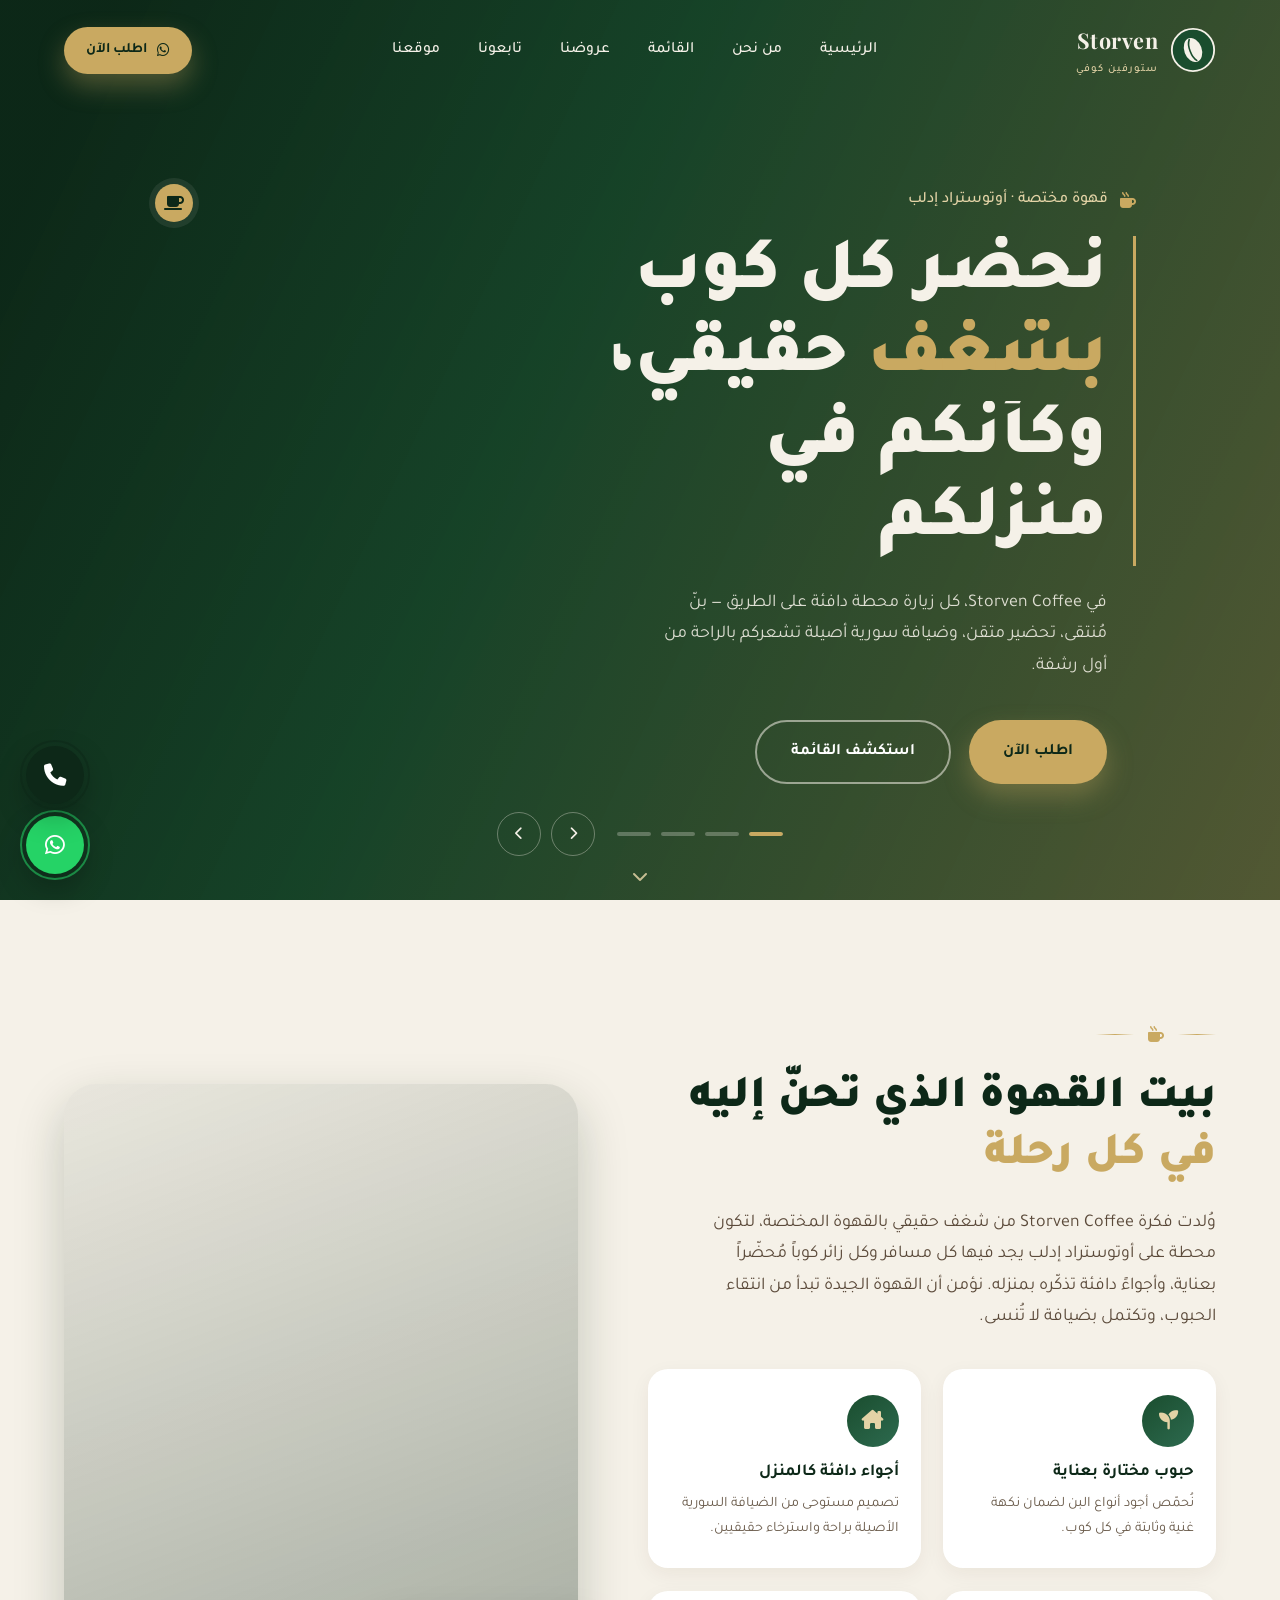
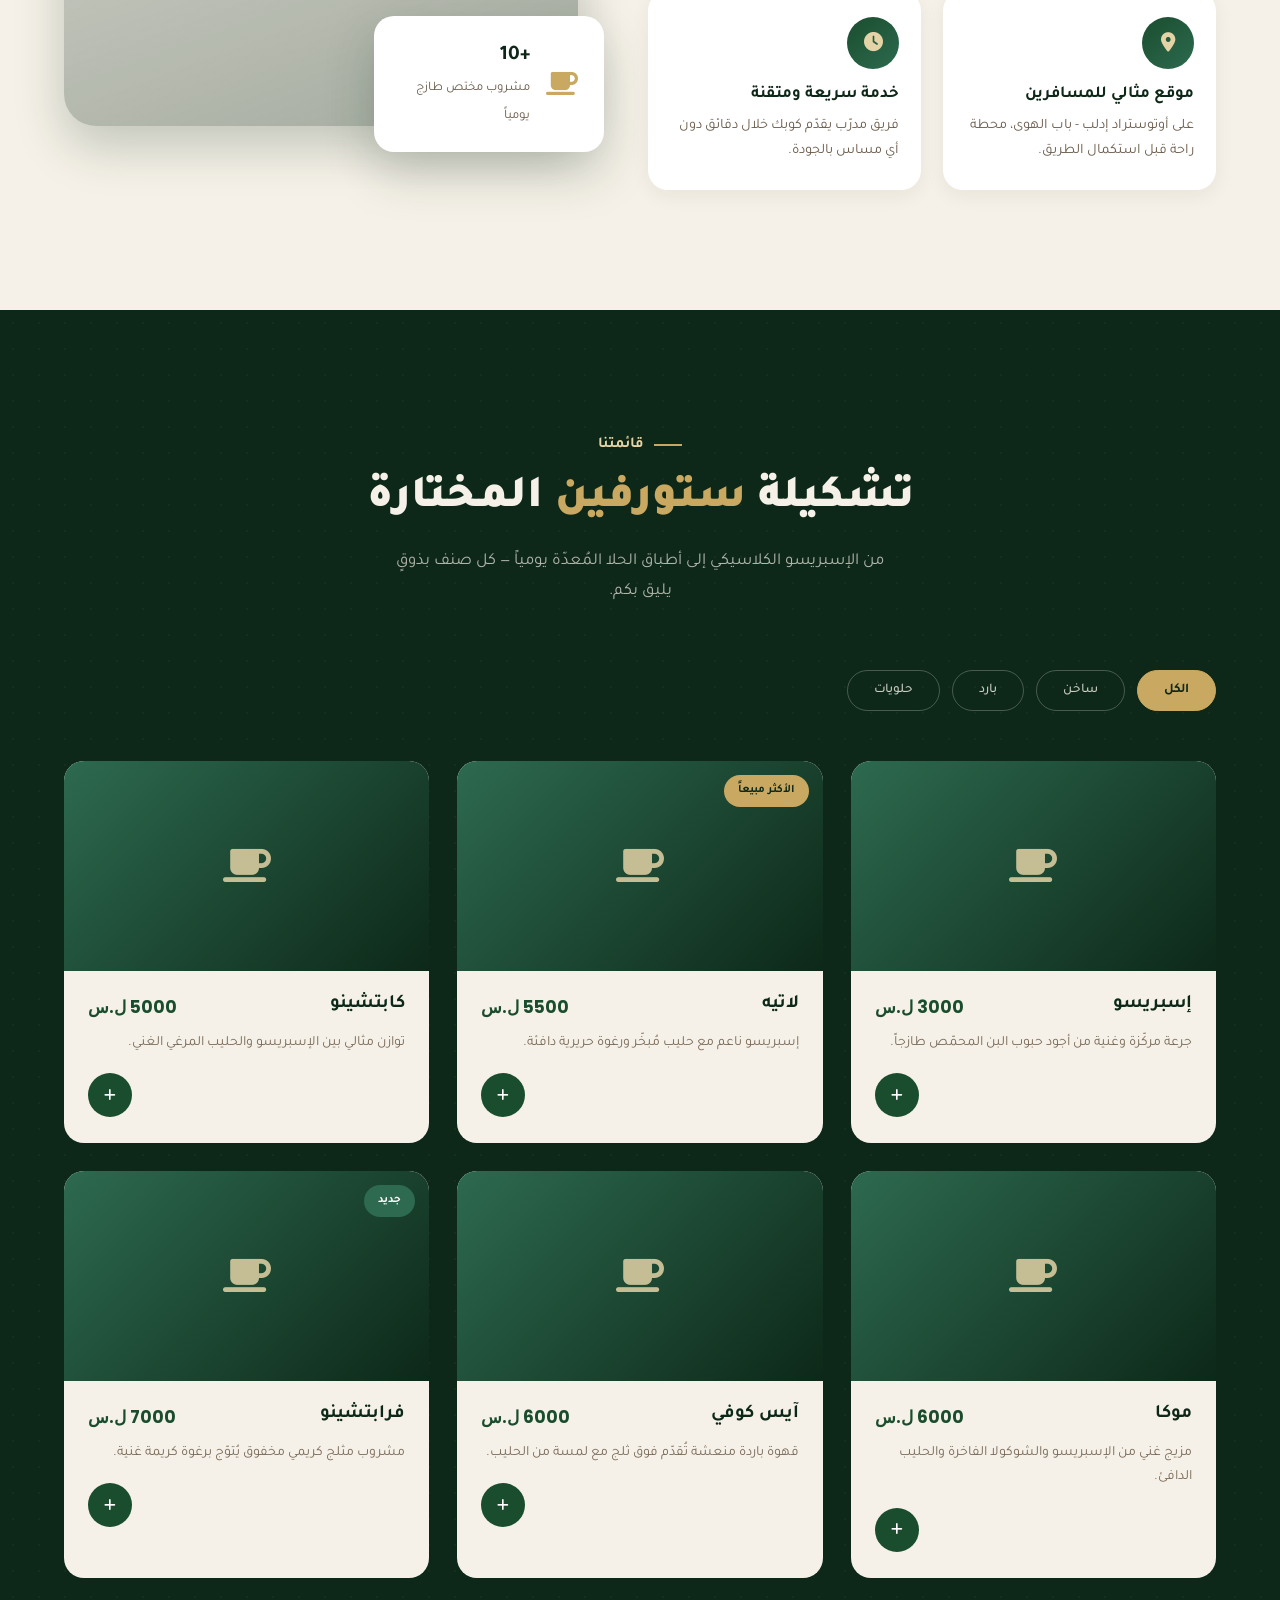
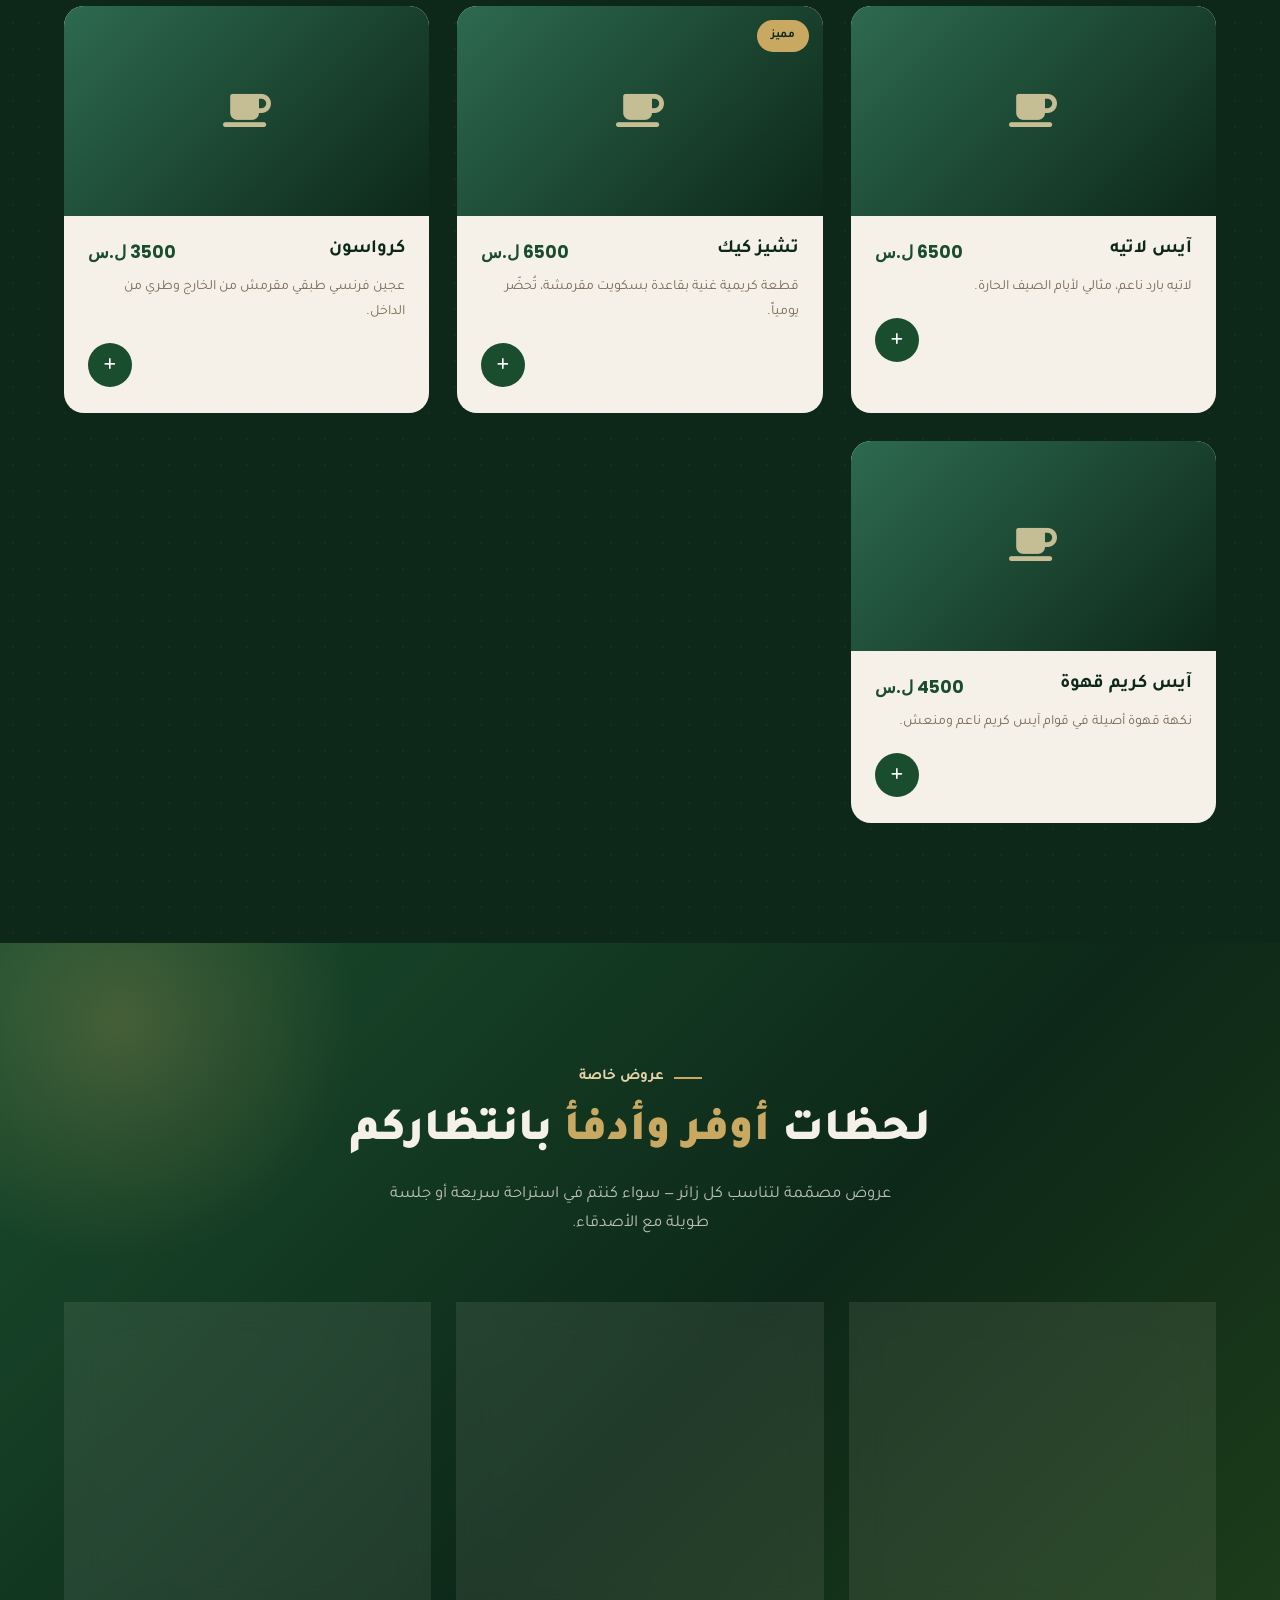
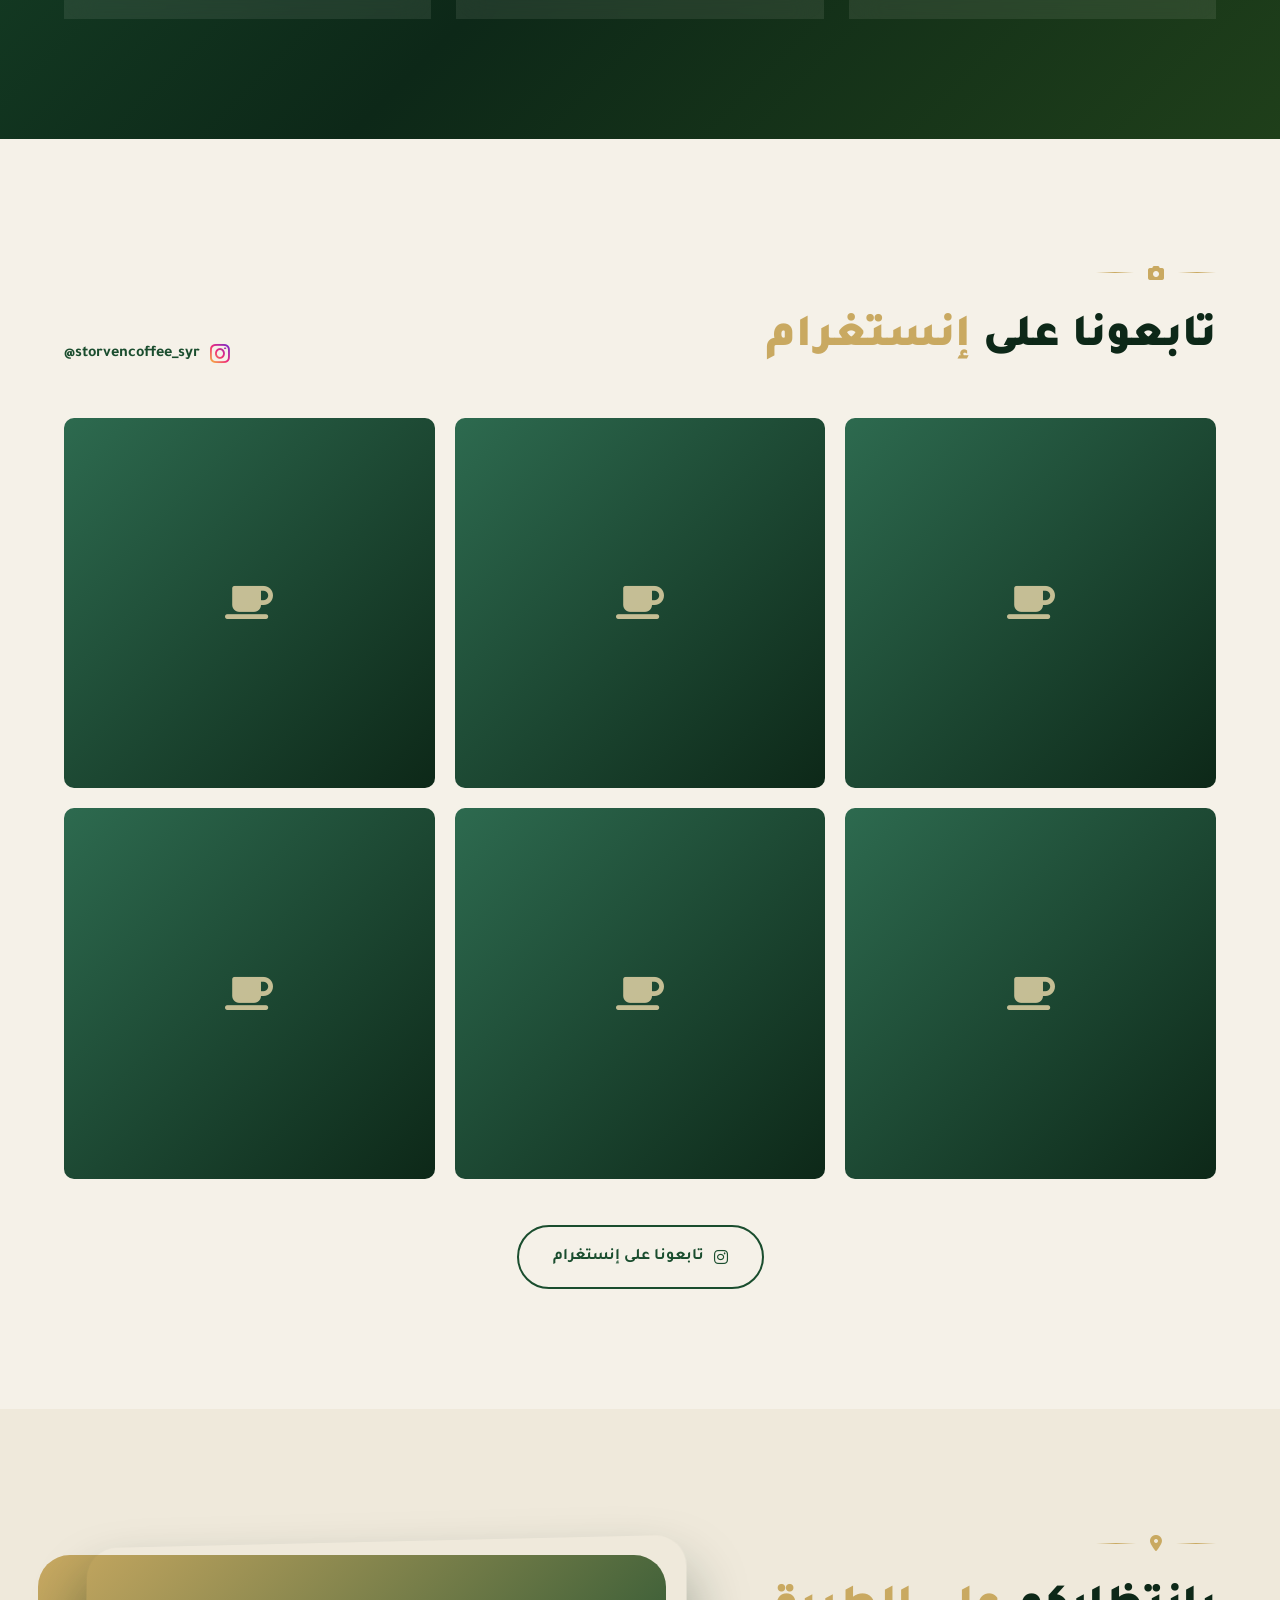
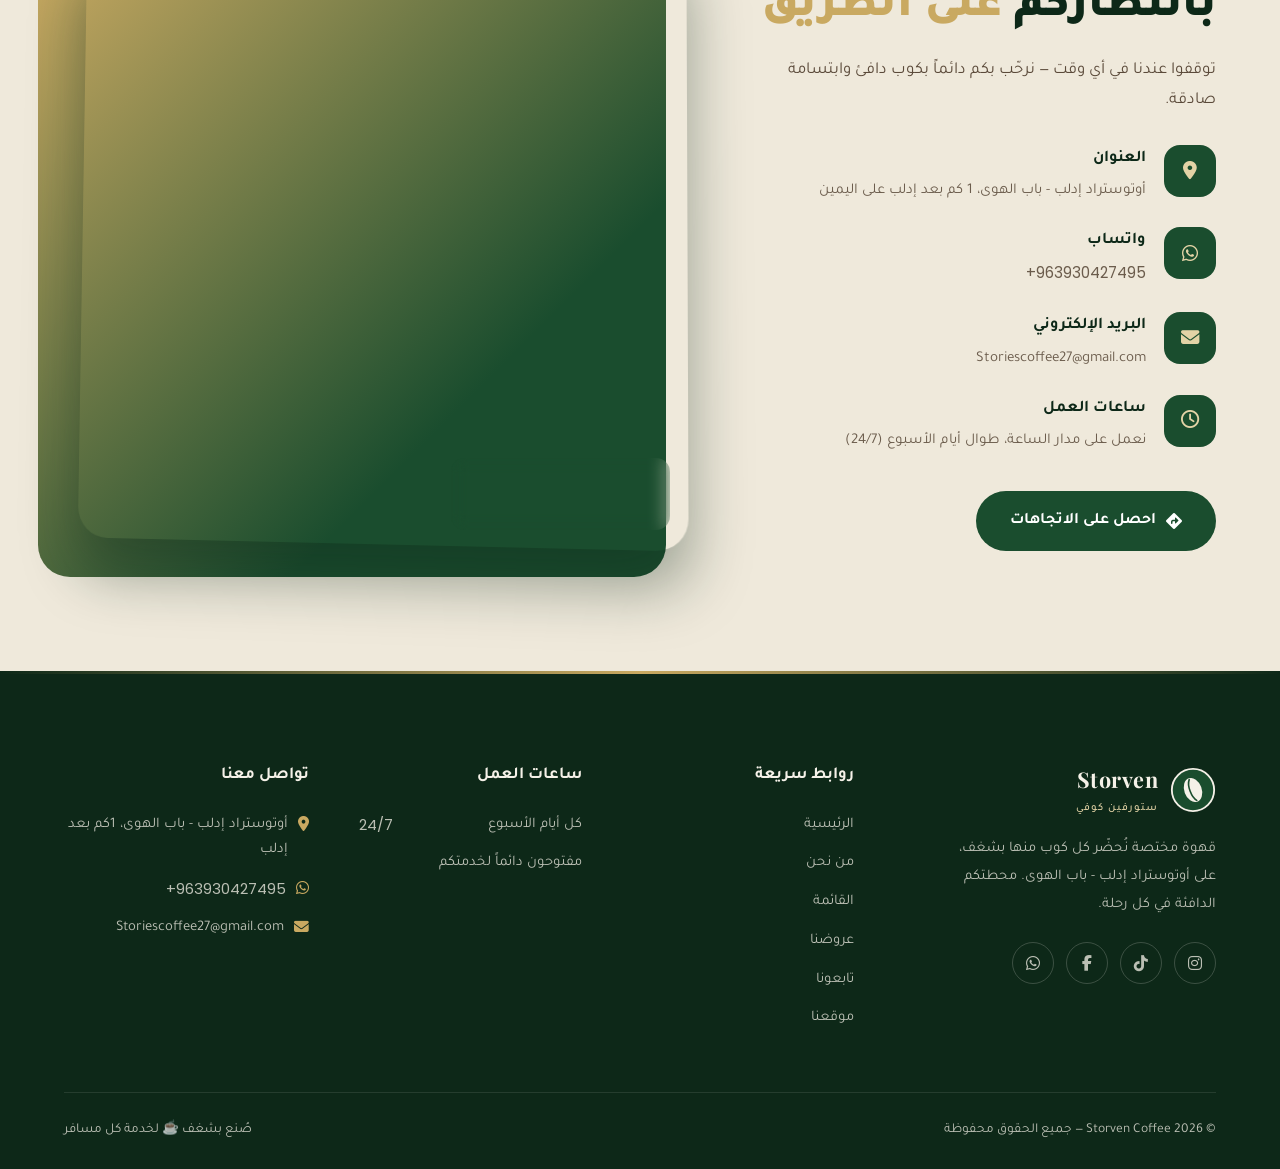
==== commit 464ff098: "v2" ====
--- a/index4043.html
+++ b/index4043.html
@@ -1,1658 +1,1280 @@
 <!DOCTYPE html>
 <html lang="ar" dir="rtl">
 <head>
-    <meta charset="UTF-8">
-    <meta name="viewport" content="width=device-width, initial-scale=1.0">
-    <title>Storven Coffee | ستورفين كوفي</title>
-    <link rel="preconnect" href="https://fonts.googleapis.com">
-    <link rel="preconnect" href="https://fonts.gstatic.com" crossorigin>
-    <link href="https://fonts.googleapis.com/css2?family=Tajawal:wght@300;400;500;700;900&family=Playfair+Display:wght@400;700;900&display=swap" rel="stylesheet">
-    <link rel="stylesheet" href="https://cdnjs.cloudflare.com/ajax/libs/font-awesome/6.4.0/css/all.min.css">
-    
-    <style>
-        /* ===== CSS Variables & Reset ===== */
-        :root {
-            --primary-green: #1a4d2e;
-            --dark-green: #0d2818;
-            --light-green: #2d6a4f;
-            --cream: #f5f1e8;
-            --gold: #c9a961;
-            --dark-brown: #3d2817;
-            --white: #ffffff;
-            --shadow: rgba(0, 0, 0, 0.1);
-            --transition: all 0.3s cubic-bezier(0.4, 0, 0.2, 1);
-        }
-
-        * {
-            margin: 0;
-            padding: 0;
-            box-sizing: border-box;
-        }
-
-        html {
-            scroll-behavior: smooth;
-        }
-
-        body {
-            font-family: 'Tajawal', sans-serif;
-            background-color: var(--cream);
-            color: var(--dark-brown);
-            overflow-x: hidden;
-            line-height: 1.6;
-        }
-
-        /* ===== Scrollbar Styling ===== */
-        ::-webkit-scrollbar {
-            width: 10px;
-        }
-
-        ::-webkit-scrollbar-track {
-            background: var(--cream);
-        }
-
-        ::-webkit-scrollbar-thumb {
-            background: var(--primary-green);
-            border-radius: 5px;
-        }
-
-        ::-webkit-scrollbar-thumb:hover {
-            background: var(--dark-green);
-        }
-
-        /* ===== Navigation ===== */
-        .navbar {
-            position: fixed;
-            top: 0;
-            width: 100%;
-            background: rgba(26, 77, 46, 0.95);
-            backdrop-filter: blur(10px);
-            z-index: 1000;
-            padding: 1rem 0;
-            transition: var(--transition);
-            box-shadow: 0 2px 20px rgba(0, 0, 0, 0.1);
-        }
-
-        .navbar.scrolled {
-            padding: 0.5rem 0;
-            background: rgba(13, 40, 24, 0.98);
-        }
-
-        .nav-container {
-            max-width: 1400px;
-            margin: 0 auto;
-            padding: 0 2rem;
-            display: flex;
-            justify-content: space-between;
-            align-items: center;
-        }
-
-        .logo {
-            display: flex;
-            align-items: center;
-            gap: 1rem;
-        }
-
-        .logo-icon {
-            width: 50px;
-            height: 50px;
-            background: var(--white);
-            border-radius: 50%;
-            display: flex;
-            align-items: center;
-            justify-content: center;
-            position: relative;
-            box-shadow: 0 4px 15px rgba(0, 0, 0, 0.2);
-        }
-
-        .logo-icon::before {
-            content: '';
-            width: 30px;
-            height: 40px;
-            background: var(--primary-green);
-            border-radius: 50%;
-            position: relative;
-        }
-
-        .logo-icon::after {
-            content: '';
-            position: absolute;
-            width: 3px;
-            height: 30px;
-            background: var(--white);
-            border-radius: 2px;
-            transform: rotate(-15deg);
-        }
-
-        .logo-text {
-            color: var(--white);
-            font-size: 1.5rem;
-            font-weight: 700;
-            letter-spacing: 1px;
-        }
-
-        .logo-text span {
-            color: var(--gold);
-        }
-
-        .nav-links {
-            display: flex;
-            list-style: none;
-            gap: 2rem;
-        }
-
-        .nav-links a {
-            color: var(--white);
-            text-decoration: none;
-            font-weight: 500;
-            transition: var(--transition);
-            position: relative;
-            padding: 0.5rem 0;
-        }
-
-        .nav-links a::after {
-            content: '';
-            position: absolute;
-            bottom: 0;
-            right: 0;
-            width: 0;
-            height: 2px;
-            background: var(--gold);
-            transition: var(--transition);
-        }
-
-        .nav-links a:hover::after {
-            width: 100%;
-        }
-
-        .nav-links a:hover {
-            color: var(--gold);
-        }
-
-        .mobile-menu-btn {
-            display: none;
-            background: none;
-            border: none;
-            color: var(--white);
-            font-size: 1.5rem;
-            cursor: pointer;
-        }
-
-        /* ===== Hero Section with Slider ===== */
-        .hero {
-            height: 100vh;
-            position: relative;
-            overflow: hidden;
-        }
-
-        .slider {
-            position: relative;
-            width: 100%;
-            height: 100%;
-        }
-
-        .slide {
-            position: absolute;
-            top: 0;
-            left: 0;
-            width: 100%;
-            height: 100%;
-            opacity: 0;
-            transition: opacity 1s ease-in-out;
-            background-size: cover;
-            background-position: center;
-            display: flex;
-            align-items: center;
-            justify-content: center;
-        }
-
-        .slide.active {
-            opacity: 1;
-        }
-
-        .slide::before {
-            content: '';
-            position: absolute;
-            top: 0;
-            left: 0;
-            width: 100%;
-            height: 100%;
-            background: linear-gradient(135deg, rgba(13, 40, 24, 0.7) 0%, rgba(26, 77, 46, 0.5) 100%);
-        }
-
-        .slide-content {
-            position: relative;
-            z-index: 2;
-            text-align: center;
-            color: var(--white);
-            max-width: 800px;
-            padding: 2rem;
-            animation: fadeInUp 1s ease;
-        }
-
-        @keyframes fadeInUp {
-            from {
-                opacity: 0;
-                transform: translateY(30px);
-            }
-            to {
-                opacity: 1;
-                transform: translateY(0);
-            }
-        }
-
-        .slide-content h1 {
-            font-family: 'Playfair Display', serif;
-            font-size: 4rem;
-            font-weight: 900;
-            margin-bottom: 1rem;
-            text-shadow: 2px 2px 10px rgba(0, 0, 0, 0.3);
-        }
-
-        .slide-content p {
-            font-size: 1.5rem;
-            margin-bottom: 2rem;
-            font-weight: 300;
-        }
-
-        .cta-button {
-            display: inline-block;
-            padding: 1rem 3rem;
-            background: var(--gold);
-            color: var(--dark-green);
-            text-decoration: none;
-            border-radius: 50px;
-            font-weight: 700;
-            font-size: 1.1rem;
-            transition: var(--transition);
-            box-shadow: 0 4px 20px rgba(201, 169, 97, 0.4);
-        }
-
-        .cta-button:hover {
-            transform: translateY(-3px);
-            box-shadow: 0 6px 30px rgba(201, 169, 97, 0.6);
-            background: var(--white);
-        }
-
-        .slider-dots {
-            position: absolute;
-            bottom: 30px;
-            left: 50%;
-            transform: translateX(-50%);
-            display: flex;
-            gap: 10px;
-            z-index: 10;
-        }
-
-        .dot {
-            width: 12px;
-            height: 12px;
-            border-radius: 50%;
-            background: rgba(255, 255, 255, 0.5);
-            cursor: pointer;
-            transition: var(--transition);
-        }
-
-        .dot.active {
-            background: var(--gold);
-            width: 30px;
-            border-radius: 6px;
-        }
-
-        /* ===== Section Styling ===== */
-        section {
-            padding: 5rem 2rem;
-        }
-
-        .container {
-            max-width: 1400px;
-            margin: 0 auto;
-        }
-
-        .section-title {
-            text-align: center;
-            margin-bottom: 3rem;
-        }
-
-        .section-title h2 {
-            font-family: 'Playfair Display', serif;
-            font-size: 3rem;
-            color: var(--primary-green);
-            margin-bottom: 1rem;
-            position: relative;
-            display: inline-block;
-        }
-
-        .section-title h2::after {
-            content: '';
-            position: absolute;
-            bottom: -10px;
-            left: 50%;
-            transform: translateX(-50%);
-            width: 80px;
-            height: 3px;
-            background: var(--gold);
-        }
-
-        .section-title p {
-            font-size: 1.2rem;
-            color: var(--dark-brown);
-            opacity: 0.8;
-        }
-
-        /* ===== About Section ===== */
-        .about {
-            background: var(--white);
-        }
-
-        .about-content {
-            display: grid;
-            grid-template-columns: 1fr 1fr;
-            gap: 4rem;
-            align-items: center;
-        }
-
-        .about-image {
-            position: relative;
-            border-radius: 20px;
-            overflow: hidden;
-            box-shadow: 0 20px 60px var(--shadow);
-        }
-
-        .about-image img {
-            width: 100%;
-            height: 500px;
-            object-fit: cover;
-            transition: var(--transition);
-        }
-
-        .about-image:hover img {
-            transform: scale(1.05);
-        }
-
-        .about-text h3 {
-            font-size: 2rem;
-            color: var(--primary-green);
-            margin-bottom: 1.5rem;
-        }
-
-        .about-text p {
-            font-size: 1.1rem;
-            line-height: 1.8;
-            margin-bottom: 1rem;
-            color: var(--dark-brown);
-        }
-
-        .about-features {
-            display: grid;
-            grid-template-columns: 1fr 1fr;
-            gap: 1.5rem;
-            margin-top: 2rem;
-        }
-
-        .feature-item {
-            display: flex;
-            align-items: center;
-            gap: 1rem;
-        }
-
-        .feature-icon {
-            width: 50px;
-            height: 50px;
-            background: var(--primary-green);
-            border-radius: 50%;
-            display: flex;
-            align-items: center;
-            justify-content: center;
-            color: var(--white);
-            font-size: 1.2rem;
-        }
-
-        /* ===== Menu Section ===== */
-        .menu {
-            background: var(--cream);
-        }
-
-        .menu-categories {
-            display: flex;
-            justify-content: center;
-            gap: 1rem;
-            margin-bottom: 3rem;
-            flex-wrap: wrap;
-        }
-
-        .category-btn {
-            padding: 0.8rem 2rem;
-            background: var(--white);
-            border: 2px solid var(--primary-green);
-            color: var(--primary-green);
-            border-radius: 50px;
-            cursor: pointer;
-            font-weight: 600;
-            transition: var(--transition);
-            font-family: 'Tajawal', sans-serif;
-            font-size: 1rem;
-        }
-
-        .category-btn.active,
-        .category-btn:hover {
-            background: var(--primary-green);
-            color: var(--white);
-        }
-
-        .menu-grid {
-            display: grid;
-            grid-template-columns: repeat(auto-fit, minmax(300px, 1fr));
-            gap: 2rem;
-        }
-
-        .menu-item {
-            background: var(--white);
-            border-radius: 20px;
-            overflow: hidden;
-            box-shadow: 0 10px 30px var(--shadow);
-            transition: var(--transition);
-            position: relative;
-        }
-
-        .menu-item:hover {
-            transform: translateY(-10px);
-            box-shadow: 0 20px 50px rgba(0, 0, 0, 0.15);
-        }
-
-        .menu-item-image {
-            height: 250px;
-            overflow: hidden;
-            position: relative;
-        }
-
-        .menu-item-image img {
-            width: 100%;
-            height: 100%;
-            object-fit: cover;
-            transition: var(--transition);
-        }
-
-        .menu-item:hover .menu-item-image img {
-            transform: scale(1.1);
-        }
-
-        .menu-item-badge {
-            position: absolute;
-            top: 15px;
-            right: 15px;
-            background: var(--gold);
-            color: var(--dark-green);
-            padding: 0.5rem 1rem;
-            border-radius: 20px;
-            font-weight: 700;
-            font-size: 0.9rem;
-        }
-
-        .menu-item-content {
-            padding: 1.5rem;
-        }
-
-        .menu-item-content h3 {
-            font-size: 1.5rem;
-            color: var(--primary-green);
-            margin-bottom: 0.5rem;
-        }
-
-        .menu-item-content p {
-            color: var(--dark-brown);
-            opacity: 0.8;
-            margin-bottom: 1rem;
-            font-size: 0.95rem;
-        }
-
-        .menu-item-footer {
-            display: flex;
-            justify-content: space-between;
-            align-items: center;
-        }
-
-        .menu-item-price {
-            font-size: 1.5rem;
-            font-weight: 700;
-            color: var(--gold);
-        }
-
-        .menu-item-price span {
-            font-size: 0.9rem;
-            color: var(--dark-brown);
-            opacity: 0.6;
-        }
-
-        .add-to-cart {
-            width: 45px;
-            height: 45px;
-            background: var(--primary-green);
-            border: none;
-            border-radius: 50%;
-            color: var(--white);
-            cursor: pointer;
-            transition: var(--transition);
-            display: flex;
-            align-items: center;
-            justify-content: center;
-        }
-
-        .add-to-cart:hover {
-            background: var(--gold);
-            transform: rotate(90deg);
-        }
-
-        /* ===== Offers Section ===== */
-        .offers {
-            background: linear-gradient(135deg, var(--primary-green) 0%, var(--dark-green) 100%);
-            color: var(--white);
-            position: relative;
-            overflow: hidden;
-        }
-
-        .offers::before {
-            content: '';
-            position: absolute;
-            top: -50%;
-            right: -10%;
-            width: 500px;
-            height: 500px;
-            background: rgba(201, 169, 97, 0.1);
-            border-radius: 50%;
-        }
-
-        .offers .section-title h2 {
-            color: var(--white);
-        }
-
-        .offers .section-title p {
-            color: var(--cream);
-        }
-
-        .offers-grid {
-            display: grid;
-            grid-template-columns: repeat(auto-fit, minmax(350px, 1fr));
-            gap: 2rem;
-            position: relative;
-            z-index: 2;
-        }
-
-        .offer-card {
-            background: rgba(255, 255, 255, 0.1);
-            backdrop-filter: blur(10px);
-            border-radius: 20px;
-            padding: 2rem;
-            border: 1px solid rgba(255, 255, 255, 0.2);
-            transition: var(--transition);
-        }
-
-        .offer-card:hover {
-            transform: translateY(-5px);
-            background: rgba(255, 255, 255, 0.15);
-        }
-
-        .offer-card-header {
-            display: flex;
-            justify-content: space-between;
-            align-items: center;
-            margin-bottom: 1.5rem;
-        }
-
-        .offer-discount {
-            background: var(--gold);
-            color: var(--dark-green);
-            padding: 0.5rem 1.5rem;
-            border-radius: 20px;
-            font-weight: 700;
-            font-size: 1.2rem;
-        }
-
-        .offer-card h3 {
-            font-size: 1.8rem;
-            margin-bottom: 1rem;
-        }
-
-        .offer-card p {
-            opacity: 0.9;
-            margin-bottom: 1.5rem;
-        }
-
-        .offer-validity {
-            display: flex;
-            align-items: center;
-            gap: 0.5rem;
-            opacity: 0.8;
-            font-size: 0.9rem;
-        }
-
-        /* ===== Instagram Section ===== */
-        .instagram {
-            background: var(--white);
-        }
-
-        .instagram-header {
-            text-align: center;
-            margin-bottom: 3rem;
-        }
-
-        .instagram-header i {
-            font-size: 3rem;
-            color: var(--primary-green);
-            margin-bottom: 1rem;
-        }
-
-        .instagram-grid {
-            display: grid;
-            grid-template-columns: repeat(auto-fit, minmax(250px, 1fr));
-            gap: 1rem;
-        }
-
-        .instagram-item {
-            position: relative;
-            aspect-ratio: 1;
-            overflow: hidden;
-            border-radius: 15px;
-            cursor: pointer;
-        }
-
-        .instagram-item img {
-            width: 100%;
-            height: 100%;
-            object-fit: cover;
-            transition: var(--transition);
-        }
-
-        .instagram-overlay {
-            position: absolute;
-            top: 0;
-            left: 0;
-            width: 100%;
-            height: 100%;
-            background: rgba(26, 77, 46, 0.8);
-            display: flex;
-            align-items: center;
-            justify-content: center;
-            opacity: 0;
-            transition: var(--transition);
-        }
-
-        .instagram-item:hover .instagram-overlay {
-            opacity: 1;
-        }
-
-        .instagram-item:hover img {
-            transform: scale(1.1);
-        }
-
-        .instagram-overlay i {
-            color: var(--white);
-            font-size: 2rem;
-        }
-
-        .instagram-cta {
-            text-align: center;
-            margin-top: 3rem;
-        }
-
-        .instagram-cta a {
-            display: inline-flex;
-            align-items: center;
-            gap: 1rem;
-            padding: 1rem 3rem;
-            background: var(--primary-green);
-            color: var(--white);
-            text-decoration: none;
-            border-radius: 50px;
-            font-weight: 700;
-            transition: var(--transition);
-        }
-
-        .instagram-cta a:hover {
-            background: var(--gold);
-            color: var(--dark-green);
-            transform: translateY(-3px);
-        }
-
-        /* ===== Location Section ===== */
-        .location {
-            background: var(--cream);
-        }
-
-        .location-content {
-            display: grid;
-            grid-template-columns: 1fr 1fr;
-            gap: 3rem;
-            align-items: center;
-        }
-
-        .location-info {
-            background: var(--white);
-            padding: 3rem;
-            border-radius: 20px;
-            box-shadow: 0 10px 40px var(--shadow);
-        }
-
-        .location-info h3 {
-            font-size: 2rem;
-            color: var(--primary-green);
-            margin-bottom: 2rem;
-        }
-
-        .location-details {
-            margin-bottom: 2rem;
-        }
-
-        .location-item {
-            display: flex;
-            align-items: flex-start;
-            gap: 1rem;
-            margin-bottom: 1.5rem;
-        }
-
-        .location-item i {
-            width: 40px;
-            height: 40px;
-            background: var(--primary-green);
-            color: var(--white);
-            border-radius: 50%;
-            display: flex;
-            align-items: center;
-            justify-content: center;
-            flex-shrink: 0;
-        }
-
-        .location-item-content h4 {
-            color: var(--primary-green);
-            margin-bottom: 0.3rem;
-        }
-
-        .location-item-content p {
-            color: var(--dark-brown);
-            opacity: 0.8;
-        }
-
-        .location-map {
-            border-radius: 20px;
-            overflow: hidden;
-            box-shadow: 0 10px 40px var(--shadow);
-            height: 500px;
-        }
-
-        .location-map iframe {
-            width: 100%;
-            height: 100%;
-            border: none;
-        }
-
-        /* ===== Footer ===== */
-        footer {
-            background: var(--dark-green);
-            color: var(--white);
-            padding: 4rem 2rem 2rem;
-        }
-
-        .footer-content {
-            max-width: 1400px;
-            margin: 0 auto;
-            display: grid;
-            grid-template-columns: repeat(auto-fit, minmax(250px, 1fr));
-            gap: 3rem;
-            margin-bottom: 3rem;
-        }
-
-        .footer-section h3 {
-            font-size: 1.5rem;
-            margin-bottom: 1.5rem;
-            color: var(--gold);
-        }
-
-        .footer-section p {
-            opacity: 0.8;
-            line-height: 1.8;
-        }
-
-        .footer-links {
-            list-style: none;
-        }
-
-        .footer-links li {
-            margin-bottom: 0.8rem;
-        }
-
-        .footer-links a {
-            color: var(--white);
-            text-decoration: none;
-            opacity: 0.8;
-            transition: var(--transition);
-        }
-
-        .footer-links a:hover {
-            opacity: 1;
-            color: var(--gold);
-        }
-
-        .social-links {
-            display: flex;
-            gap: 1rem;
-            margin-top: 1.5rem;
-        }
-
-        .social-links a {
-            width: 45px;
-            height: 45px;
-            background: rgba(255, 255, 255, 0.1);
-            border-radius: 50%;
-            display: flex;
-            align-items: center;
-            justify-content: center;
-            color: var(--white);
-            text-decoration: none;
-            transition: var(--transition);
-        }
-
-        .social-links a:hover {
-            background: var(--gold);
-            color: var(--dark-green);
-            transform: translateY(-3px);
-        }
-
-        .footer-bottom {
-            text-align: center;
-            padding-top: 2rem;
-            border-top: 1px solid rgba(255, 255, 255, 0.1);
-            opacity: 0.7;
-        }
-
-        /* ===== Floating Buttons ===== */
-        .floating-buttons {
-            position: fixed;
-            bottom: 30px;
-            left: 30px;
-            display: flex;
-            flex-direction: column;
-            gap: 1rem;
-            z-index: 999;
-        }
-
-        .float-btn {
-            width: 60px;
-            height: 60px;
-            border-radius: 50%;
-            display: flex;
-            align-items: center;
-            justify-content: center;
-            color: var(--white);
-            text-decoration: none;
-            font-size: 1.5rem;
-            box-shadow: 0 4px 20px rgba(0, 0, 0, 0.3);
-            transition: var(--transition);
-            position: relative;
-        }
-
-        .float-btn::before {
-            content: '';
-            position: absolute;
-            width: 100%;
-            height: 100%;
-            border-radius: 50%;
-            background: inherit;
-            opacity: 0.5;
-            animation: pulse 2s infinite;
-        }
-
-        @keyframes pulse {
-            0% {
-                transform: scale(1);
-                opacity: 0.5;
-            }
-            100% {
-                transform: scale(1.5);
-                opacity: 0;
-            }
-        }
-
-        .float-btn:hover {
-            transform: scale(1.1);
-        }
-
-        .float-btn.phone {
-            background: var(--primary-green);
-        }
-
-        .float-btn.whatsapp {
-            background: #25D366;
-        }
-
-        /* ===== Responsive Design ===== */
-        @media (max-width: 968px) {
-            .nav-links {
-                position: fixed;
-                top: 70px;
-                right: -100%;
-                width: 100%;
-                height: calc(100vh - 70px);
-                background: var(--dark-green);
-                flex-direction: column;
-                align-items: center;
-                justify-content: center;
-                transition: var(--transition);
-            }
-
-            .nav-links.active {
-                right: 0;
-            }
-
-            .mobile-menu-btn {
-                display: block;
-            }
-
-            .slide-content h1 {
-                font-size: 2.5rem;
-            }
-
-            .slide-content p {
-                font-size: 1.2rem;
-            }
-
-            .about-content,
-            .location-content {
-                grid-template-columns: 1fr;
-            }
-
-            .about-image img {
-                height: 400px;
-            }
-
-            .section-title h2 {
-                font-size: 2rem;
-            }
-
-            .offers-grid {
-                grid-template-columns: 1fr;
-            }
-        }
-
-        @media (max-width: 576px) {
-            .slide-content h1 {
-                font-size: 2rem;
-            }
-
-            .slide-content p {
-                font-size: 1rem;
-            }
-
-            .cta-button {
-                padding: 0.8rem 2rem;
-                font-size: 1rem;
-            }
-
-            .menu-grid {
-                grid-template-columns: 1fr;
-            }
-
-            .floating-buttons {
-                bottom: 20px;
-                left: 20px;
-            }
-
-            .float-btn {
-                width: 50px;
-                height: 50px;
-                font-size: 1.2rem;
-            }
-        }
-
-        /* ===== Loading Animation ===== */
-        .loader {
-            position: fixed;
-            top: 0;
-            left: 0;
-            width: 100%;
-            height: 100%;
-            background: var(--primary-green);
-            display: flex;
-            align-items: center;
-            justify-content: center;
-            z-index: 9999;
-            transition: opacity 0.5s ease;
-        }
-
-        .loader.hidden {
-            opacity: 0;
-            pointer-events: none;
-        }
-
-        .loader-content {
-            text-align: center;
-            color: var(--white);
-        }
-
-        .loader-spinner {
-            width: 60px;
-            height: 60px;
-            border: 4px solid rgba(255, 255, 255, 0.3);
-            border-top-color: var(--gold);
-            border-radius: 50%;
-            animation: spin 1s linear infinite;
-            margin: 0 auto 1rem;
-        }
-
-        @keyframes spin {
-            to {
-                transform: rotate(360deg);
-            }
-        }
-    </style>
+<meta charset="UTF-8">
+<meta name="viewport" content="width=device-width, initial-scale=1.0">
+<title>Storven Coffee | ستورفين كوفي — قهوة مختصة على أوتوستراد إدلب</title>
+<meta name="description" content="Storven Coffee - ستورفين كوفي: قهوة مختصة نُحضّر كل كوب بشغف. زورونا على أوتوستراد إدلب - باب الهوى.">
+<link rel="preconnect" href="https://fonts.googleapis.com">
+<link rel="preconnect" href="https://fonts.gstatic.com" crossorigin>
+<link href="https://fonts.googleapis.com/css2?family=Tajawal:wght@300;400;500;700;900&family=Playfair+Display:ital,wght@0,600;0,700;1,600&family=Poppins:wght@400;500;600;700&display=swap" rel="stylesheet">
+<link rel="stylesheet" href="https://cdnjs.cloudflare.com/ajax/libs/font-awesome/6.5.1/css/all.min.css">
+<style>
+/* ==========================================================================
+   STORVEN COFFEE — ستورفين كوفي
+   ملف تصميم واحد شامل (HTML + CSS + JS)
+   ========================================================================== */
+
+/* ---------- 1) المتغيرات (Design Tokens) ---------- */
+:root{
+  --green-primary:#1a4d2e;
+  --green-dark:#0d2818;
+  --green-light:#2d6a4f;
+  --gold:#c9a961;
+  --gold-soft:#e3d3a6;
+  --cream:#f5f1e8;
+  --brown:#3d2817;
+  --white:#ffffff;
+  --shadow-1: 0 10px 30px rgba(13,40,24,.12);
+  --shadow-2: 0 20px 50px rgba(13,40,24,.22);
+  --ease: cubic-bezier(.22,.8,.28,1);
+  --radius-s:10px;
+  --radius-m:20px;
+  --radius-l:32px;
+  --container: 1200px;
+}
+
+/* ---------- 2) Reset ---------- */
+*,*::before,*::after{box-sizing:border-box;margin:0;padding:0;}
+html{scroll-behavior:smooth;}
+body{
+  font-family:'Tajawal',sans-serif;
+  background:var(--cream);
+  color:var(--brown);
+  line-height:1.75;
+  overflow-x:hidden;
+  font-weight:400;
+}
+img{max-width:100%;display:block;}
+a{text-decoration:none;color:inherit;}
+ul{list-style:none;}
+button{font-family:inherit;cursor:pointer;border:none;background:none;color:inherit;}
+input,textarea{font-family:inherit;}
+h1,h2,h3,h4{font-weight:700;line-height:1.25;}
+.eng{font-family:'Playfair Display',serif;}
+.num{font-family:'Poppins',sans-serif;}
+
+@media (prefers-reduced-motion: reduce){
+  *{animation-duration:.001ms !important;animation-iteration-count:1 !important;transition-duration:.001ms !important;scroll-behavior:auto !important;}
+}
+
+:focus-visible{outline:3px solid var(--gold);outline-offset:3px;}
+
+/* ---------- 3) أدوات مساعدة عامة ---------- */
+.container{max-width:var(--container);margin:0 auto;padding:0 24px;}
+.section{padding:120px 0;position:relative;}
+@media (max-width:768px){.section{padding:80px 0;}}
+
+.section-head{max-width:640px;margin-bottom:64px;}
+.section-head.center{margin-inline:auto;text-align:center;}
+.section-kicker{
+  display:inline-flex;align-items:center;gap:10px;
+  color:var(--green-primary);font-weight:700;font-size:.95rem;margin-bottom:14px;
+}
+.section-kicker::before{content:"";width:28px;height:2px;background:var(--gold);display:inline-block;}
+.section-head.center .section-kicker{justify-content:center;}
+.section-title{font-size:clamp(2rem,4vw,2.85rem);color:var(--green-dark);font-weight:900;}
+.section-title span{color:var(--gold);}
+.section-desc{margin-top:18px;color:#5b4a3a;font-size:1.05rem;max-width:56ch;}
+.section-head.center .section-desc{margin-inline:auto;}
+
+.btn{
+  display:inline-flex;align-items:center;justify-content:center;gap:10px;
+  padding:16px 34px;border-radius:100px;font-weight:700;font-size:1rem;
+  transition:transform .35s var(--ease), box-shadow .35s var(--ease), background .35s var(--ease), color .35s var(--ease);
+  white-space:nowrap;
+}
+.btn-gold{background:var(--gold);color:var(--green-dark);box-shadow:0 12px 26px rgba(201,169,97,.35);position:relative;overflow:hidden;}
+.btn-gold::before{
+  content:"";position:absolute;top:0;bottom:0;width:55%;
+  background:linear-gradient(120deg,transparent,rgba(255,255,255,.65),transparent);
+  transform:skewX(-20deg) translateX(-220%);transition:transform .75s var(--ease);
+}
+.btn-gold:hover::before{transform:skewX(-20deg) translateX(300%);}
+.btn-gold:hover{transform:translateY(-3px);box-shadow:0 18px 34px rgba(201,169,97,.5);}
+.btn-ghost{border:2px solid rgba(245,241,232,.55);color:var(--white);}
+.btn-ghost:hover{background:var(--white);color:var(--green-dark);transform:translateY(-3px);}
+.btn-outline-green{border:2px solid var(--green-primary);color:var(--green-primary);}
+.btn-outline-green:hover{background:var(--green-primary);color:var(--white);transform:translateY(-3px);}
+.btn-sm{padding:11px 22px;font-size:.9rem;}
+
+.divider-deco{display:flex;align-items:center;gap:14px;margin:6px 0 30px;}
+.divider-deco::before,.divider-deco::after{content:"";flex:1;height:1px;background:linear-gradient(90deg,transparent,var(--gold),transparent);}
+.divider-deco i{color:var(--gold);font-size:1rem;}
+
+/* ---------- 4) Loader شاشة التحميل ---------- */
+#loader{
+  position:fixed;inset:0;z-index:9999;background:var(--green-dark);
+  display:flex;align-items:center;justify-content:center;flex-direction:column;gap:22px;
+  transition:opacity .6s var(--ease), visibility .6s var(--ease);
+}
+#loader.hide{opacity:0;visibility:hidden;pointer-events:none;}
+.loader-logo{width:78px;height:78px;position:relative;}
+.loader-logo svg{width:100%;height:100%;animation:loaderSpin 1.8s linear infinite;}
+@keyframes loaderSpin{to{transform:rotate(360deg);}}
+.loader-text{color:var(--cream);font-family:'Playfair Display',serif;font-size:1.3rem;letter-spacing:1px;font-style:italic;}
+.loader-bar{width:160px;height:3px;background:rgba(245,241,232,.18);border-radius:10px;overflow:hidden;}
+.loader-bar span{display:block;height:100%;width:40%;background:var(--gold);border-radius:10px;animation:loaderBar 1.2s ease-in-out infinite;}
+@keyframes loaderBar{0%{transform:translateX(-120%);}100%{transform:translateX(280%);}}
+
+/* ---------- 5) شريط تقدّم التمرير ---------- */
+#scrollProgress{position:fixed;top:0;inset-inline:0;height:3px;background:var(--gold);z-index:1001;width:0%;transition:width .1s linear;}
+
+/* ---------- 6) الشريط العلوي Navbar ---------- */
+header{
+  position:fixed;top:0;inset-inline:0;z-index:1000;
+  padding:22px 0;transition:all .45s var(--ease);
+}
+header .container{display:flex;align-items:center;justify-content:space-between;}
+header.scrolled{
+  padding:12px 0;background:rgba(13,40,24,.86);backdrop-filter:blur(14px) saturate(140%);
+  box-shadow:0 8px 30px rgba(0,0,0,.18);
+}
+.brand{display:flex;align-items:center;gap:12px;}
+.brand-mark{width:46px;height:46px;flex:none;}
+.brand-name{color:var(--cream);font-family:'Playfair Display',serif;font-weight:700;font-size:1.35rem;letter-spacing:.5px;}
+.brand-name small{display:block;font-family:'Tajawal',sans-serif;font-size:.68rem;color:var(--gold-soft);font-weight:500;letter-spacing:1px;}
+
+.nav-links{display:flex;align-items:center;gap:38px;}
+.nav-links a{
+  color:var(--cream);font-weight:500;font-size:.98rem;position:relative;padding:6px 0;
+}
+.nav-links a::after{
+  content:"";position:absolute;bottom:0;right:0;left:auto;width:0;height:2px;background:var(--gold);
+  transition:width .35s var(--ease);
+}
+.nav-links a:hover::after{width:100%;}
+.nav-links a:hover{color:var(--gold-soft);}
+
+.nav-cta{display:flex;align-items:center;gap:14px;}
+.hamburger{
+  display:none;flex-direction:column;gap:6px;width:30px;z-index:1100;
+}
+.hamburger span{height:2px;background:var(--cream);border-radius:2px;transition:all .4s var(--ease);}
+.hamburger.active span:nth-child(1){transform:translateY(8px) rotate(45deg);}
+.hamburger.active span:nth-child(2){opacity:0;}
+.hamburger.active span:nth-child(3){transform:translateY(-8px) rotate(-45deg);}
+
+@media (max-width:960px){
+  .nav-links{
+    position:fixed;inset-inline-end:0;top:0;height:100vh;width:min(80vw,340px);
+    background:var(--green-dark);flex-direction:column;justify-content:center;align-items:flex-start;
+    padding-inline:44px;gap:28px;transform:translateX(-100%);transition:transform .5s var(--ease);
+  }
+  .nav-links.active{transform:translateX(0);}
+  .nav-cta .btn-gold{display:none;}
+  .hamburger{display:flex;}
+}
+
+/* ---------- 7) الهيرو / السلايدر ---------- */
+.hero{position:relative;min-height:100vh;overflow:hidden;background:var(--green-dark);}
+.hero-parallax{position:absolute;inset:-6% 0 -6% 0;will-change:transform;}
+.hero-slide{
+  position:absolute;inset:0;opacity:0;visibility:hidden;
+  background-size:cover;background-position:center;
+  transition:opacity 1.4s var(--ease), transform 6s linear;
+  transform:scale(1.08);
+}
+.hero-slide.active{opacity:1;visibility:visible;transform:scale(1);z-index:1;}
+.hero-slide::after{
+  content:"";position:absolute;inset:0;
+  background:
+    linear-gradient(115deg, rgba(13,40,24,.94) 8%, rgba(26,77,46,.72) 42%, rgba(201,169,97,.38) 100%);
+}
+.hero-inner{
+  position:relative;z-index:5;min-height:100vh;display:flex;align-items:center;
+}
+.hero-content{max-width:640px;padding-inline-start:clamp(24px,8vw,80px);padding-top:70px;}
+.hero-eyebrow{
+  display:flex;align-items:center;gap:12px;color:var(--gold-soft);font-weight:500;margin-bottom:22px;
+  overflow:hidden;
+}
+.hero-eyebrow i{color:var(--gold);}
+.hero-eyebrow span{display:inline-block;opacity:0;transform:translateY(16px);}
+.hero-title{
+  font-size:clamp(2.6rem,6vw,4.6rem);color:var(--cream);font-weight:900;line-height:1.12;margin-bottom:22px;
+  border-inline-start:3px solid var(--gold);padding-inline-start:26px;
+}
+.hero-title .line{display:block;overflow:hidden;}
+.hero-title .line span{display:inline-block;opacity:0;transform:translateY(115%);}
+.hero-title .accent{color:var(--gold);}
+.hero-sub{color:rgba(245,241,232,.88);font-size:1.12rem;max-width:48ch;margin-bottom:38px;opacity:0;transform:translateY(20px);padding-inline-start:29px;}
+.hero-actions{display:flex;gap:18px;flex-wrap:wrap;opacity:0;transform:translateY(20px);padding-inline-start:29px;}
+
+.hero.is-ready .hero-eyebrow span,
+.hero.is-ready .hero-title .line span,
+.hero.is-ready .hero-sub,
+.hero.is-ready .hero-actions{
+  animation:heroRise .9s var(--ease) forwards;
+}
+.hero.is-ready .hero-eyebrow span{animation-delay:.15s;}
+.hero.is-ready .hero-title .line:nth-child(1) span{animation-delay:.3s;}
+.hero.is-ready .hero-title .line:nth-child(2) span{animation-delay:.44s;}
+.hero.is-ready .hero-title .line:nth-child(3) span{animation-delay:.58s;}
+.hero.is-ready .hero-sub{animation-delay:.75s;}
+.hero.is-ready .hero-actions{animation-delay:.92s;}
+@keyframes heroRise{to{opacity:1;transform:translateY(0);}}
+
+/* ختم دوّار مميّز - لمسة هوية بصرية إضافية */
+.hero-stamp{
+  position:absolute;top:16%;inset-inline-end:9%;width:118px;height:118px;z-index:4;pointer-events:none;
+}
+.hero-stamp-ring{position:absolute;inset:0;animation:stampSpin 18s linear infinite;}
+.hero-stamp-ring text{fill:rgba(245,241,232,.75);font-size:11.5px;letter-spacing:2px;}
+.hero-stamp-icon{
+  position:absolute;inset:0;margin:auto;width:38px;height:38px;border-radius:50%;background:var(--gold);
+  color:var(--green-dark);display:flex;align-items:center;justify-content:center;font-size:1rem;
+  box-shadow:0 0 0 6px rgba(245,241,232,.08);
+}
+@keyframes stampSpin{to{transform:rotate(360deg);}}
+@media (max-width:900px){.hero-stamp{display:none;}}
+
+/* بخار القهوة - العنصر التحريكي المميز في الهيرو */
+.steam-wrap{
+  position:absolute;bottom:0;inset-inline-end:6%;width:220px;height:340px;z-index:4;
+  pointer-events:none;display:flex;align-items:flex-end;justify-content:center;
+  filter:blur(2.5px);
+}
+.steam-wrap svg{width:100%;height:100%;overflow:visible;}
+.steam-path{
+  fill:none;stroke:var(--cream);stroke-width:3;stroke-linecap:round;
+  opacity:0;animation:steamRise 6s ease-in-out infinite;
+  transform-origin:bottom center;
+}
+.steam-path.p2{animation-delay:1.6s;}
+.steam-path.p3{animation-delay:3.2s;}
+@keyframes steamRise{
+  0%{transform:translateY(6px) scale(.85);opacity:0;}
+  20%{opacity:.5;}
+  70%{opacity:.12;}
+  100%{transform:translateY(-170px) scale(1.7);opacity:0;}
+}
+
+.hero-controls{
+  position:absolute;bottom:44px;inset-inline-start:0;inset-inline-end:0;z-index:6;
+  display:flex;align-items:center;justify-content:center;gap:22px;
+}
+.hero-dots{display:flex;gap:10px;}
+.hero-dots button{
+  position:relative;width:34px;height:4px;border-radius:4px;background:rgba(245,241,232,.28);overflow:hidden;
+}
+.hero-dots button .fill{position:absolute;top:0;inset-inline-start:0;height:100%;width:0;background:var(--gold);border-radius:4px;}
+.hero-dots button.active .fill{animation:progressFill 6s linear forwards;}
+@keyframes progressFill{to{width:100%;}}
+.hero-arrows{display:flex;gap:10px;}
+.hero-arrows button{
+  width:44px;height:44px;border-radius:50%;border:1px solid rgba(245,241,232,.35);
+  color:var(--cream);display:flex;align-items:center;justify-content:center;transition:all .35s var(--ease);
+}
+.hero-arrows button:hover{background:var(--gold);border-color:var(--gold);color:var(--green-dark);}
+
+.scroll-hint{
+  position:absolute;bottom:16px;inset-inline-start:0;inset-inline-end:0;z-index:6;
+  color:var(--gold-soft);display:flex;align-items:center;justify-content:center;opacity:.85;
+  animation:bounceHint 2.2s ease-in-out infinite;
+}
+@keyframes bounceHint{0%,100%{transform:translateY(0);}50%{transform:translateY(6px);}}
+
+@media (max-width:640px){
+  .hero-content{padding-top:110px;}
+  .steam-wrap{opacity:.3;width:140px;}
+  .hero-title{border-inline-start-width:2px;padding-inline-start:16px;}
+  .hero-sub,.hero-actions{padding-inline-start:19px;}
+}
+
+/* ---------- 8) من نحن About ---------- */
+.about-grid{display:flex;gap:70px;align-items:center;}
+.about-text{flex:1.05;}
+.about-visual{flex:.95;position:relative;}
+.about-visual .frame{
+  position:relative;border-radius:var(--radius-l);overflow:hidden;box-shadow:var(--shadow-2);
+  aspect-ratio:4/5;background-size:cover;background-position:center;
+}
+.about-visual .frame::after{content:"";position:absolute;inset:0;background:linear-gradient(160deg,rgba(13,40,24,.05),rgba(13,40,24,.35));}
+.about-visual .badge-float{
+  position:absolute;bottom:-26px;inset-inline-start:-26px;background:var(--white);border-radius:var(--radius-m);
+  padding:22px 26px;box-shadow:var(--shadow-2);display:flex;align-items:center;gap:16px;max-width:230px;
+}
+.about-visual .badge-float i{font-size:1.6rem;color:var(--gold);}
+.about-visual .badge-float strong{display:block;font-size:1.3rem;color:var(--green-dark);}
+.about-visual .badge-float span{font-size:.82rem;color:#6b5c4c;}
+
+.about-lead{font-size:1.12rem;color:#5b4a3a;margin:22px 0 36px;max-width:52ch;}
+.features-grid{display:grid;grid-template-columns:repeat(2,1fr);gap:22px;}
+.feature-card{
+  padding:26px 22px;border-radius:var(--radius-m);background:var(--white);
+  box-shadow:0 6px 20px rgba(61,40,23,.06);transition:transform .4s var(--ease), box-shadow .4s var(--ease);
+  opacity:0;transform:translateY(26px);will-change:transform;
+}
+.feature-card.in-view{opacity:1;transform:translateY(0);}
+.feature-card:hover{box-shadow:var(--shadow-1);}
+.feature-card i{
+  width:52px;height:52px;border-radius:50%;background:linear-gradient(140deg,var(--green-primary),var(--green-light));
+  color:var(--gold-soft);display:flex;align-items:center;justify-content:center;font-size:1.2rem;margin-bottom:16px;
+  animation:iconFloat 3.6s ease-in-out infinite;
+}
+.feature-card:nth-child(2) i{animation-delay:.5s;}
+.feature-card:nth-child(3) i{animation-delay:1s;}
+.feature-card:nth-child(4) i{animation-delay:1.5s;}
+@keyframes iconFloat{0%,100%{transform:translateY(0);}50%{transform:translateY(-7px);}}
+.feature-card h4{color:var(--green-dark);font-size:1.05rem;margin-bottom:8px;}
+.feature-card p{font-size:.9rem;color:#6b5c4c;}
+
+@media (max-width:900px){
+  .about-grid{flex-direction:column;}
+  .about-visual{order:-1;width:100%;}
+  .about-visual .badge-float{inset-inline-start:16px;bottom:-20px;padding:16px 18px;}
+}
+@media (max-width:520px){.features-grid{grid-template-columns:1fr;}}
+
+/* ---------- 9) القائمة Menu ---------- */
+.menu{background:var(--green-dark);position:relative;overflow:hidden;}
+.menu::before{
+  content:"";position:absolute;inset:0;opacity:.05;background-image:radial-gradient(circle,var(--gold) 1.5px,transparent 1.5px);
+  background-size:26px 26px;
+}
+.menu .section-title,.menu .section-desc{color:var(--cream);}
+.menu .section-desc{color:rgba(245,241,232,.7);}
+.menu .section-kicker{color:var(--gold-soft);}
+
+.menu-filters{display:flex;gap:12px;flex-wrap:wrap;margin-bottom:50px;position:relative;z-index:2;}
+.filter-btn{
+  padding:11px 26px;border-radius:100px;border:1.5px solid rgba(245,241,232,.25);
+  color:rgba(245,241,232,.8);font-weight:500;transition:all .35s var(--ease);
+}
+.filter-btn:hover{border-color:var(--gold);color:var(--gold-soft);}
+.filter-btn.active{background:var(--gold);border-color:var(--gold);color:var(--green-dark);font-weight:700;}
+
+.menu-grid{
+  display:grid;grid-template-columns:repeat(3,1fr);gap:28px;position:relative;z-index:2;
+}
+.menu-card{
+  background:var(--cream);border-radius:var(--radius-m);overflow:hidden;
+  transition:transform .5s var(--ease), box-shadow .5s var(--ease), opacity .5s var(--ease);
+  opacity:1; transform:scale(1);
+}
+.menu-card.hidden-item{
+  opacity:0;transform:scale(.85);pointer-events:none;position:absolute;visibility:hidden;
+}
+.menu-card:hover{box-shadow:0 25px 45px rgba(0,0,0,.35);}
+.menu-card-img{
+  height:210px;background-size:cover;background-position:center;position:relative;overflow:hidden;
+}
+.menu-card-img img{width:100%;height:100%;object-fit:cover;transition:transform .7s var(--ease);}
+.menu-card:hover .menu-card-img img{transform:scale(1.12);}
+.menu-badge{
+  position:absolute;top:14px;inset-inline-start:14px;background:var(--gold);color:var(--green-dark);
+  font-size:.72rem;font-weight:700;padding:6px 14px;border-radius:100px;z-index:2;
+}
+.menu-badge.new{background:var(--green-light);color:var(--white);}
+.menu-card-body{padding:22px 24px 26px;}
+.menu-card-top{display:flex;justify-content:space-between;align-items:flex-start;gap:10px;margin-bottom:8px;}
+.menu-card-top h4{color:var(--green-dark);font-size:1.18rem;}
+.menu-price{font-family:'Poppins',sans-serif;font-weight:700;color:var(--green-primary);font-size:1.05rem;white-space:nowrap;}
+.menu-card-body p{font-size:.88rem;color:#7a6a58;margin-bottom:18px;}
+.add-cart-btn{
+  width:44px;height:44px;border-radius:50%;background:var(--green-primary);color:var(--white);
+  display:flex;align-items:center;justify-content:center;transition:all .4s var(--ease);margin-inline-start:auto;
+}
+.add-cart-btn:hover{background:var(--gold);color:var(--green-dark);transform:rotate(90deg);}
+.menu-card-bottom{display:flex;justify-content:flex-start;}
+
+@media (max-width:960px){.menu-grid{grid-template-columns:repeat(2,1fr);}}
+@media (max-width:600px){.menu-grid{grid-template-columns:1fr;}}
+
+/* ---------- 10) العروض الخاصة Offers ---------- */
+.offers{
+  background:linear-gradient(135deg,var(--green-primary) 0%, var(--green-dark) 55%, #1f3f1a 100%);
+  position:relative;overflow:hidden;
+}
+.offers::before{
+  content:"";position:absolute;width:480px;height:480px;border-radius:50%;
+  background:radial-gradient(circle,rgba(201,169,97,.25),transparent 70%);
+  top:-160px;inset-inline-end:-120px;
+}
+.offers .section-title{color:var(--cream);}
+.offers .section-desc{color:rgba(245,241,232,.75);}
+.offers .section-kicker{color:var(--gold-soft);}
+.offers-grid{display:grid;grid-template-columns:repeat(3,1fr);gap:26px;position:relative;z-index:2;}
+.offer-card{
+  background:rgba(245,241,232,.09);backdrop-filter:blur(16px);border:1px solid rgba(245,241,232,.16);
+  border-radius:var(--radius-m);padding:38px 30px;transition:transform .45s var(--ease), background .45s var(--ease);
+  opacity:0;transform:translateY(30px);
+}
+.offer-card.in-view{opacity:1;transform:translateY(0);}
+.offer-card:hover{background:rgba(245,241,232,.14);}
+.offer-badge{
+  display:inline-flex;align-items:baseline;gap:4px;background:var(--gold);color:var(--green-dark);
+  font-weight:900;font-size:1.5rem;padding:8px 18px;border-radius:100px;margin-bottom:22px;font-family:'Poppins',sans-serif;
+}
+.offer-badge small{font-size:.85rem;font-weight:600;}
+.offer-card h4{color:var(--cream);font-size:1.3rem;margin-bottom:12px;}
+.offer-card p{color:rgba(245,241,232,.72);font-size:.92rem;margin-bottom:20px;}
+.offer-valid{display:flex;align-items:center;gap:8px;font-size:.82rem;color:var(--gold-soft);}
+@media (max-width:900px){.offers-grid{grid-template-columns:1fr;}}
+
+/* ---------- 11) معرض إنستغرام Gallery ---------- */
+.gallery-head{display:flex;align-items:flex-end;justify-content:space-between;flex-wrap:wrap;gap:20px;margin-bottom:50px;}
+.ig-handle{display:flex;align-items:center;gap:10px;color:var(--green-primary);font-weight:700;}
+.ig-handle i{font-size:1.4rem;background:linear-gradient(45deg,#f9ce34,#ee2a7b,#6228d7);-webkit-background-clip:text;background-clip:text;color:transparent;}
+
+.gallery-grid{display:grid;grid-template-columns:repeat(3,1fr);gap:20px;}
+.gallery-item{
+  position:relative;border-radius:var(--radius-s);overflow:hidden;aspect-ratio:1/1;cursor:pointer;
+  background-size:cover;background-position:center;
+}
+.gallery-item img{width:100%;height:100%;object-fit:cover;transition:transform .7s var(--ease);}
+.gallery-item:hover img{transform:scale(1.15);}
+.gallery-overlay{
+  position:absolute;inset:0;background:linear-gradient(0deg,rgba(13,40,24,.88),rgba(13,40,24,.1) 60%);
+  display:flex;flex-direction:column;justify-content:flex-end;padding:18px;
+  opacity:0;transition:opacity .4s var(--ease);
+}
+.gallery-item:hover .gallery-overlay{opacity:1;}
+.gallery-overlay i{color:var(--gold);font-size:1.3rem;margin-bottom:8px;}
+.gallery-overlay p{color:var(--cream);font-size:.85rem;}
+.gallery-cta{text-align:center;margin-top:46px;}
+
+@media (max-width:900px){.gallery-grid{grid-template-columns:repeat(2,1fr);}}
+@media (max-width:520px){.gallery-grid{grid-template-columns:repeat(2,1fr);gap:10px;}}
+
+/* Lightbox */
+.lightbox{
+  position:fixed;inset:0;background:rgba(13,40,24,.94);z-index:2000;
+  display:flex;align-items:center;justify-content:center;opacity:0;visibility:hidden;
+  transition:opacity .4s var(--ease), visibility .4s var(--ease);padding:24px;
+}
+.lightbox.active{opacity:1;visibility:visible;}
+.lightbox-inner{max-width:640px;width:100%;text-align:center;}
+.lightbox-inner img{border-radius:var(--radius-m);width:100%;max-height:70vh;object-fit:cover;box-shadow:var(--shadow-2);}
+.lightbox-inner p{color:var(--cream);margin-top:18px;font-size:1rem;}
+.lightbox-close{
+  position:absolute;top:28px;inset-inline-end:32px;width:46px;height:46px;border-radius:50%;
+  border:1px solid rgba(245,241,232,.3);color:var(--cream);display:flex;align-items:center;justify-content:center;
+  font-size:1.2rem;transition:all .3s var(--ease);
+}
+.lightbox-close:hover{background:var(--gold);color:var(--green-dark);}
+
+/* ---------- 12) الموقع والتواصل Location ---------- */
+.location-grid{display:flex;gap:60px;align-items:stretch;}
+.location-info{flex:.85;}
+
+/* عرض الخريطة كمجسّم ثلاثي الأبعاد على واجهة عرض، بدل الإطار المسطح التقليدي */
+.location-map{flex:1.15;position:relative;min-height:460px;}
+.location-map::before{
+  content:"";position:absolute;top:26px;bottom:-26px;inset-inline-start:26px;inset-inline-end:-26px;
+  background:linear-gradient(135deg,var(--gold),var(--green-primary) 70%);
+  border-radius:var(--radius-l);z-index:0;
+}
+.map-frame{
+  position:relative;z-index:1;height:100%;min-height:460px;border-radius:var(--radius-l);overflow:hidden;
+  box-shadow:0 35px 60px rgba(13,40,24,.4);
+  transform:perspective(1600px) rotateY(-7deg) rotateX(3deg) scale(.97);
+  transform-origin:center;transition:transform .8s var(--ease), box-shadow .8s var(--ease);
+}
+.location-map:hover .map-frame{transform:perspective(1600px) rotateY(0) rotateX(0) scale(1);box-shadow:var(--shadow-2);}
+.map-frame iframe{width:100%;height:100%;min-height:460px;border:0;display:block;}
+.map-plaque{
+  position:absolute;bottom:22px;inset-inline-start:22px;z-index:2;
+  background:rgba(13,40,24,.85);backdrop-filter:blur(8px);color:var(--cream);
+  padding:12px 20px;border-radius:14px;display:flex;align-items:center;gap:12px;
+  border-inline-start:3px solid var(--gold);font-size:.8rem;box-shadow:0 12px 24px rgba(0,0,0,.25);
+}
+.map-plaque .pulse-dot{width:9px;height:9px;border-radius:50%;background:#4ade80;flex:none;animation:pulseDot 1.8s ease-in-out infinite;}
+@keyframes pulseDot{0%,100%{box-shadow:0 0 0 0 rgba(74,222,128,.55);}70%{box-shadow:0 0 0 9px rgba(74,222,128,0);}}
+.map-plaque .num{color:var(--gold-soft);display:block;font-size:.9rem;}
+
+.info-card-list{display:flex;flex-direction:column;gap:22px;margin:30px 0 36px;}
+.info-row{display:flex;align-items:flex-start;gap:18px;}
+.info-row i{
+  width:52px;height:52px;flex:none;border-radius:16px;background:var(--green-primary);color:var(--gold-soft);
+  display:flex;align-items:center;justify-content:center;font-size:1.15rem;
+}
+.info-row strong{display:block;color:var(--green-dark);margin-bottom:4px;font-size:1.02rem;}
+.info-row span, .info-row a{color:#6b5c4c;font-size:.94rem;}
+.info-row a:hover{color:var(--green-primary);}
+
+@media (max-width:960px){
+  .location-grid{flex-direction:column;}
+  .location-map{width:100%;min-height:340px;}
+  .location-map::before{top:14px;bottom:-14px;inset-inline-start:14px;inset-inline-end:-14px;}
+  .map-frame{min-height:340px;transform:perspective(1600px) rotateY(-3deg) rotateX(1.5deg) scale(.98);}
+  .map-frame iframe{min-height:340px;}
+}
+
+/* ---------- 13) الفوتر Footer ---------- */
+footer{background:var(--green-dark);color:rgba(245,241,232,.75);position:relative;padding-top:90px;}
+footer::before{content:"";position:absolute;top:0;inset-inline:0;height:3px;background:linear-gradient(90deg,transparent,var(--gold),transparent);}
+.footer-grid{display:grid;grid-template-columns:1.4fr 1fr 1fr 1.1fr;gap:50px;padding-bottom:60px;border-bottom:1px solid rgba(245,241,232,.1);}
+.footer-brand .brand{margin-bottom:18px;}
+.footer-brand p{font-size:.92rem;line-height:1.9;max-width:34ch;margin-bottom:22px;}
+.social-row{display:flex;gap:12px;}
+.social-row a{
+  width:42px;height:42px;border-radius:50%;border:1px solid rgba(245,241,232,.2);
+  display:flex;align-items:center;justify-content:center;transition:all .35s var(--ease);
+}
+.social-row a:hover{background:var(--gold);border-color:var(--gold);color:var(--green-dark);transform:translateY(-4px);}
+.footer-col h5{color:var(--cream);font-size:1.05rem;margin-bottom:22px;position:relative;}
+.footer-col ul{display:flex;flex-direction:column;gap:13px;font-size:.92rem;}
+.footer-col ul a:hover{color:var(--gold-soft);padding-inline-start:4px;}
+.footer-col ul a{transition:all .3s var(--ease);display:inline-block;}
+.footer-hours li{display:flex;justify-content:space-between;gap:10px;}
+.footer-contact li{display:flex;align-items:flex-start;gap:10px;}
+.footer-contact i{color:var(--gold);margin-top:4px;}
+.footer-bottom{display:flex;justify-content:space-between;align-items:center;flex-wrap:wrap;gap:14px;padding:26px 0;font-size:.85rem;}
+.footer-bottom a{color:var(--gold-soft);}
+
+@media (max-width:960px){
+  .footer-grid{grid-template-columns:1fr 1fr;}
+}
+@media (max-width:560px){
+  .footer-grid{grid-template-columns:1fr;text-align:center;}
+  .social-row{justify-content:center;}
+  .footer-bottom{justify-content:center;text-align:center;}
+  .footer-contact li{justify-content:center;}
+}
+
+/* ---------- 14) الأزرار العائمة ---------- */
+.float-btn{
+  position:fixed;bottom:26px;left:26px;width:58px;height:58px;border-radius:50%;
+  display:flex;align-items:center;justify-content:center;color:var(--white);font-size:1.4rem;
+  box-shadow:0 12px 30px rgba(0,0,0,.28);z-index:900;transition:transform .3s var(--ease);
+}
+.float-btn:hover{transform:scale(1.1);}
+.float-whatsapp{background:#25D366;}
+.float-phone{background:var(--green-dark);bottom:96px;}
+.float-btn::before{
+  content:"";position:absolute;inset:-6px;border-radius:50%;border:2px solid currentColor;opacity:.55;
+  animation:pulseRing 2.4s ease-out infinite;
+}
+.float-whatsapp::before{color:#25D366;}
+.float-phone::before{color:var(--green-dark);}
+@keyframes pulseRing{0%{transform:scale(.85);opacity:.6;}100%{transform:scale(1.5);opacity:0;}}
+.float-tooltip{
+  position:absolute;inset-inline-end:calc(100% + 14px);top:50%;transform:translateY(-50%) translateX(6px);
+  background:var(--green-dark);color:var(--cream);padding:8px 14px;border-radius:8px;font-size:.8rem;
+  white-space:nowrap;opacity:0;visibility:hidden;transition:all .3s var(--ease);
+}
+.float-btn:hover .float-tooltip{opacity:1;visibility:visible;transform:translateY(-50%) translateX(0);}
+
+#backToTop{
+  position:fixed;bottom:26px;right:26px;width:52px;height:52px;border-radius:50%;
+  background:var(--cream);color:var(--green-dark);display:flex;align-items:center;justify-content:center;
+  box-shadow:var(--shadow-1);z-index:900;opacity:0;visibility:hidden;transform:translateY(16px);
+  transition:all .4s var(--ease);
+}
+#backToTop.show{opacity:1;visibility:visible;transform:translateY(0);}
+#backToTop:hover{background:var(--gold);}
+
+@media (max-width:600px){
+  .float-btn{width:50px;height:50px;font-size:1.2rem;bottom:18px;left:18px;}
+  .float-phone{bottom:80px;}
+  #backToTop{width:44px;height:44px;bottom:18px;right:18px;}
+  .float-tooltip{display:none;}
+}
+
+/* ---------- 15) شريط التمرير المخصص ---------- */
+::-webkit-scrollbar{width:11px;}
+::-webkit-scrollbar-track{background:var(--cream);}
+::-webkit-scrollbar-thumb{background:var(--green-primary);border-radius:10px;border:2px solid var(--cream);}
+::-webkit-scrollbar-thumb:hover{background:var(--gold);}
+*{scrollbar-width:thin;scrollbar-color:var(--green-primary) var(--cream);}
+
+/* ---------- 16) حركات عامة عند الظهور ---------- */
+.reveal{opacity:0;transform:translateY(30px);transition:opacity .8s var(--ease), transform .8s var(--ease);}
+.reveal.in-view{opacity:1;transform:translateY(0);}
+.reveal-delay-1.in-view{transition-delay:.1s;}
+.reveal-delay-2.in-view{transition-delay:.2s;}
+.reveal-delay-3.in-view{transition-delay:.3s;}
+
+@media (max-width:768px){
+  .container{padding:0 20px;}
+  .about-grid, .location-grid{gap:40px;}
+}
+
+/* ---------- 17) تعويض ارتفاع الهيدر الثابت عند التنقل ---------- */
+section[id]{scroll-margin-top:88px;}
+
+/* ---------- 18) بديل احتياطي للصور (في حال تعذّر تحميل الصورة) ---------- */
+.img-fallback-bg{
+  display:flex;align-items:center;justify-content:center;
+  background:linear-gradient(135deg,var(--green-light),var(--green-dark));
+}
+.img-fallback-bg i{color:var(--gold-soft);font-size:2.4rem;opacity:.85;}
+</style>
 </head>
 <body>
-    <!-- Loader -->
-    <div class="loader" id="loader">
-        <div class="loader-content">
-            <div class="loader-spinner"></div>
-            <p>جاري التحميل...</p>
-        </div>
-    </div>
-
-    <!-- Navigation -->
-    <nav class="navbar" id="navbar">
-        <div class="nav-container">
-            <div class="logo">
-                <div class="logo-icon"></div>
-                <div class="logo-text">Storven <span>Coffee</span></div>
-            </div>
-            <ul class="nav-links" id="navLinks">
-                <li><a href="#home">الرئيسية</a></li>
-                <li><a href="#about">من نحن</a></li>
-                <li><a href="#menu">القائمة</a></li>
-                <li><a href="#offers">العروض</a></li>
-                <li><a href="#instagram">إنستغرام</a></li>
-                <li><a href="#location">الموقع</a></li>
-            </ul>
-            <button class="mobile-menu-btn" id="mobileMenuBtn">
-                <i class="fas fa-bars"></i>
-            </button>
-        </div>
+
+<!-- ============ Loader ============ -->
+<div id="loader">
+  <div class="loader-logo">
+    <svg viewBox="0 0 100 100" xmlns="http://www.w3.org/2000/svg">
+      <circle cx="50" cy="50" r="46" fill="none" stroke="#c9a961" stroke-width="4" stroke-dasharray="180 100"/>
+      <ellipse cx="50" cy="50" rx="19" ry="27" fill="#f5f1e8" transform="rotate(-20 50 50)"/>
+      <path d="M50 26 C 41 36, 41 64, 50 74" stroke="#0d2818" stroke-width="3.5" fill="none" stroke-linecap="round" transform="rotate(-20 50 50)"/>
+    </svg>
+  </div>
+  <div class="loader-text">Storven Coffee</div>
+  <div class="loader-bar"><span></span></div>
+</div>
+
+<div id="scrollProgress"></div>
+
+<!-- ============ Header ============ -->
+<header id="siteHeader">
+  <div class="container">
+    <a href="#hero" class="brand">
+      <span class="brand-mark">
+        <svg viewBox="0 0 100 100" xmlns="http://www.w3.org/2000/svg">
+          <circle cx="50" cy="50" r="46" fill="#1a4d2e" stroke="#f5f1e8" stroke-width="4"/>
+          <ellipse cx="50" cy="50" rx="19" ry="27" fill="#f5f1e8" transform="rotate(-20 50 50)"/>
+          <path d="M50 26 C 41 36, 41 64, 50 74" stroke="#1a4d2e" stroke-width="3.5" fill="none" stroke-linecap="round" transform="rotate(-20 50 50)"/>
+        </svg>
+      </span>
+      <span class="brand-name">Storven<small>ستورفين كوفي</small></span>
+    </a>
+
+    <nav class="nav-links" id="navLinks">
+      <a href="#hero" class="nav-link-item">الرئيسية</a>
+      <a href="#about" class="nav-link-item">من نحن</a>
+      <a href="#menu" class="nav-link-item">القائمة</a>
+      <a href="#offers" class="nav-link-item">عروضنا</a>
+      <a href="#gallery" class="nav-link-item">تابعونا</a>
+      <a href="#location" class="nav-link-item">موقعنا</a>
     </nav>
 
-    <!-- Hero Section with Slider -->
-    <section class="hero" id="home">
-        <div class="slider">
-            <div class="slide active" style="background-image: url('data:image/svg+xml,<svg xmlns="http://www.w3.org/2000/svg" viewBox="0 0 1200 800"><rect fill="%231a4d2e" width="1200" height="800"/><circle fill="%232d6a4f" cx="600" cy="400" r="300"/></svg>');">
-                <div class="slide-content">
-                    <h1>نُحضّر كل كوب بشغف</h1>
-                    <p>وكل لحظة تُشعركم وكأنكم في منزلكم</p>
-                    <a href="#menu" class="cta-button">استكشف قائمتنا</a>
-                </div>
-            </div>
-            <div class="slide" style="background-image: url('data:image/svg+xml,<svg xmlns="http://www.w3.org/2000/svg" viewBox="0 0 1200 800"><rect fill="%230d2818" width="1200" height="800"/><circle fill="%231a4d2e" cx="600" cy="400" r="300"/></svg>');">
-                <div class="slide-content">
-                    <h1>حبوب طازجة مُحمّصة</h1>
-                    <p>أجواء دافئة تنتظرك في كل زيارة</p>
-                    <a href="#location" class="cta-button">زُرنا اليوم</a>
-                </div>
-            </div>
-            <div class="slide" style="background-image: url('data:image/svg+xml,<svg xmlns="http://www.w3.org/2000/svg" viewBox="0 0 1200 800"><rect fill="%232d6a4f" width="1200" height="800"/><circle fill="%231a4d2e" cx="600" cy="400" r="300"/></svg>');">
-                <div class="slide-content">
-                    <h1>قهوة مختصة بأعلى جودة</h1>
-                    <p>تجربة لا تُنسى في كل رشفة</p>
-                    <a href="#offers" class="cta-button">شاهد عروضنا</a>
-                </div>
-            </div>
-        </div>
-        <div class="slider-dots">
-            <span class="dot active" data-slide="0"></span>
-            <span class="dot" data-slide="1"></span>
-            <span class="dot" data-slide="2"></span>
-        </div>
-    </section>
-
-    <!-- About Section -->
-    <section class="about" id="about">
-        <div class="container">
-            <div class="section-title">
-                <h2>من نحن</h2>
-                <p>قصة شغف تبدأ من حبة البن</p>
-            </div>
-            <div class="about-content">
-                <div class="about-image">
-                    <img src="https://images.unsplash.com/photo-1554118811-1e0d58224f24?w=800&h=600&fit=crop" alt="Storven Coffee Interior">
-                </div>
-                <div class="about-text">
-                    <h3>مرحباً بكم في ستورفين كوفي</h3>
-                    <p>نحن نؤمن بأن القهوة ليست مجرد مشروب، بل هي تجربة كاملة تبدأ من اختيار أفضل حبوب البن المحمّصة بعناية، وتنتهي بكوب يُقدَّم بشغف وحب.</p>
-                    <p>يقع كافيهنا على أوتوستراد إدلب - باب الهوى، ونسعى لنكون وجهتك المفضلة للاستمتاع بأجواء دافئة وقهوة استثنائية.</p>
-                    <div class="about-features">
-                        <div class="feature-item">
-                            <div class="feature-icon">
-                                <i class="fas fa-coffee"></i>
-                            </div>
-                            <div>
-                                <h4>قهوة مختصة</h4>
-                                <p>أجود أنواع البن</p>
-                            </div>
-                        </div>
-                        <div class="feature-item">
-                            <div class="feature-icon">
-                                <i class="fas fa-home"></i>
-                            </div>
-                            <div>
-                                <h4>أجواء منزلية</h4>
-                                <p>راحة ودفء</p>
-                            </div>
-                        </div>
-                        <div class="feature-item">
-                            <div class="feature-icon">
-                                <i class="fas fa-award"></i>
-                            </div>
-                            <div>
-                                <h4>جودة عالية</h4>
-                                <p>معايير عالمية</p>
-                            </div>
-                        </div>
-                        <div class="feature-item">
-                            <div class="feature-icon">
-                                <i class="fas fa-heart"></i>
-                            </div>
-                            <div>
-                                <h4>محضّر بحب</h4>
-                                <p>شغف في كل كوب</p>
-                            </div>
-                        </div>
-                    </div>
-                </div>
-            </div>
-        </div>
-    </section>
-
-    <!-- Menu Section -->
-    <section class="menu" id="menu">
-        <div class="container">
-            <div class="section-title">
-                <h2>قائمتنا</h2>
-                <p>تشكيلة متنوعة من المشروبات والحلويات</p>
-            </div>
-            <div class="menu-categories">
-                <button class="category-btn active" data-category="all">الكل</button>
-                <button class="category-btn" data-category="hot">مشروبات ساخنة</button>
-                <button class="category-btn" data-category="cold">مشروبات باردة</button>
-                <button class="category-btn" data-category="desserts">حلويات</button>
-            </div>
-            <div class="menu-grid" id="menuGrid">
-                <!-- Menu items will be populated by JavaScript -->
-            </div>
-        </div>
-    </section>
-
-    <!-- Offers Section -->
-    <section class="offers" id="offers">
-        <div class="container">
-            <div class="section-title">
-                <h2>عروضنا الخاصة</h2>
-                <p>استمتع بأفضل العروض والخصومات</p>
-            </div>
-            <div class="offers-grid">
-                <div class="offer-card">
-                    <div class="offer-card-header">
-                        <h3>عرض الصباح</h3>
-                        <span class="offer-discount">20% خصم</span>
-                    </div>
-                    <p>احصل على خصم 20% على جميع المشروبات الساخنة من الساعة 7 صباحاً حتى 10 صباحاً</p>
-                    <div class="offer-validity">
-                        <i class="fas fa-clock"></i>
-                        <span>صالح يومياً من 7:00 ص - 10:00 ص</span>
-                    </div>
-                </div>
-                <div class="offer-card">
-                    <div class="offer-card-header">
-                        <h3>عرض العائلة</h3>
-                        <span class="offer-discount">30% خصم</span>
-                    </div>
-                    <p>اطلب 4 مشروبات واحصل على خصم 30% على الفاتورة الكاملة</p>
-                    <div class="offer-validity">
-                        <i class="fas fa-calendar"></i>
-                        <span>صالح طوال أيام الأسبوع</span>
-                    </div>
-                </div>
-                <div class="offer-card">
-                    <div class="offer-card-header">
-                        <h3>عرض الآيس كريم</h3>
-                        <span class="offer-discount">1+1 مجاني</span>
-                    </div>
-                    <p>اشترِ آيس كريم واحد واحصل على الثاني مجاناً في أيام الجمعة والسبت</p>
-                    <div class="offer-validity">
-                        <i class="fas fa-star"></i>
-                        <span>صالح الجمعة والسبت فقط</span>
-                    </div>
-                </div>
-            </div>
-        </div>
-    </section>
-
-    <!-- Instagram Section -->
-    <section class="instagram" id="instagram">
-        <div class="container">
-            <div class="instagram-header">
-                <i class="fab fa-instagram"></i>
-                <h2>تابعنا على إنستغرام</h2>
-                <p>شاهد أحدث صورنا وفيديوهاتنا</p>
-            </div>
-            <div class="instagram-grid">
-                <div class="instagram-item">
-                    <img src="https://images.unsplash.com/photo-1495474472287-4d71bcdd2085?w=400&h=400&fit=crop" alt="Instagram Post 1">
-                    <div class="instagram-overlay">
-                        <i class="fab fa-instagram"></i>
-                    </div>
-                </div>
-                <div class="instagram-item">
-                    <img src="https://images.unsplash.com/photo-1509042239860-f550ce710b93?w=400&h=400&fit=crop" alt="Instagram Post 2">
-                    <div class="instagram-overlay">
-                        <i class="fab fa-instagram"></i>
-                    </div>
-                </div>
-                <div class="instagram-item">
-                    <img src="https://images.unsplash.com/photo-1442512595331-e89e73853f31?w=400&h=400&fit=crop" alt="Instagram Post 3">
-                    <div class="instagram-overlay">
-                        <i class="fab fa-instagram"></i>
-                    </div>
-                </div>
-                <div class="instagram-item">
-                    <img src="https://images.unsplash.com/photo-1511920170033-f8396924c348?w=400&h=400&fit=crop" alt="Instagram Post 4">
-                    <div class="instagram-overlay">
-                        <i class="fab fa-instagram"></i>
-                    </div>
-                </div>
-                <div class="instagram-item">
-                    <img src="https://images.unsplash.com/photo-1461023058943-07fcbe16d735?w=400&h=400&fit=crop" alt="Instagram Post 5">
-                    <div class="instagram-overlay">
-                        <i class="fab fa-instagram"></i>
-                    </div>
-                </div>
-                <div class="instagram-item">
-                    <img src="https://images.unsplash.com/photo-1501339847302-ac426a4a7cbb?w=400&h=400&fit=crop" alt="Instagram Post 6">
-                    <div class="instagram-overlay">
-                        <i class="fab fa-instagram"></i>
-                    </div>
-                </div>
-            </div>
-            <div class="instagram-cta">
-                <a href="https://www.instagram.com/storvencoffee_syr" target="_blank">
-                    <i class="fab fa-instagram"></i>
-                    <span>تابعنا على @storvencoffee_syr</span>
-                </a>
-            </div>
-        </div>
-    </section>
-
-    <!-- Location Section -->
-    <section class="location" id="location">
-        <div class="container">
-            <div class="section-title">
-                <h2>موقعنا</h2>
-                <p>زُرنا واستمتع بتجربة لا تُنسى</p>
-            </div>
-            <div class="location-content">
-                <div class="location-info">
-                    <h3>معلومات التواصل</h3>
-                    <div class="location-details">
-                        <div class="location-item">
-                            <i class="fas fa-map-marker-alt"></i>
-                            <div class="location-item-content">
-                                <h4>العنوان</h4>
-                                <p>أوتوستراد إدلب - باب الهوى، 1 كم بعد إدلب على اليمين</p>
-                            </div>
-                        </div>
-                        <div class="location-item">
-                            <i class="fas fa-phone"></i>
-                            <div class="location-item-content">
-                                <h4>الهاتف</h4>
-                                <p>+963 930 427 495</p>
-                            </div>
-                        </div>
-                        <div class="location-item">
-                            <i class="fas fa-clock"></i>
-                            <div class="location-item-content">
-                                <h4>ساعات العمل</h4>
-                                <p>يومياً من 7:00 صباحاً حتى 12:00 منتصف الليل</p>
-                            </div>
-                        </div>
-                        <div class="location-item">
-                            <i class="fab fa-instagram"></i>
-                            <div class="location-item-content">
-                                <h4>إنستغرام</h4>
-                                <p>@storvencoffee_syr</p>
-                            </div>
-                        </div>
-                    </div>
-                    <a href="https://www.google.com/maps?q=35.9644953,36.6613314" target="_blank" class="cta-button">
-                        <i class="fas fa-directions"></i>
-                        احصل على الاتجاهات
-                    </a>
-                </div>
-                <div class="location-map">
-                    <iframe src="https://www.google.com/maps/embed?pb=!1m18!1m12!1m3!1d3193.1234567890123!2d36.6613314!3d35.9644953!2m3!1f0!2f0!3f0!3m2!1i1024!2i768!4f13.1!3m3!1m2!1s0x0%3A0x0!2zMzXCsDU3JzUyLjIiTiAzNsKwMzknNDAuOCJF!5e0!3m2!1sen!2s!4v1234567890123!5m2!1sen!2s" allowfullscreen="" loading="lazy"></iframe>
-                </div>
-            </div>
-        </div>
-    </section>
-
-    <!-- Footer -->
-    <footer>
-        <div class="footer-content">
-            <div class="footer-section">
-                <h3>ستورفين كوفي</h3>
-                <p>نُحضّر كل كوب بشغف، وكل لحظة تُشعركم وكأنكم في منزلكم. حبوب طازجة مُحمّصة، وأجواء دافئة تنتظرك.</p>
-                <div class="social-links">
-                    <a href="#"><i class="fab fa-facebook-f"></i></a>
-                    <a href="#"><i class="fab fa-instagram"></i></a>
-                    <a href="#"><i class="fab fa-twitter"></i></a>
-                    <a href="#"><i class="fab fa-tiktok"></i></a>
-                </div>
-            </div>
-            <div class="footer-section">
-                <h3>روابط سريعة</h3>
-                <ul class="footer-links">
-                    <li><a href="#home">الرئيسية</a></li>
-                    <li><a href="#about">من نحن</a></li>
-                    <li><a href="#menu">القائمة</a></li>
-                    <li><a href="#offers">العروض</a></li>
-                    <li><a href="#location">الموقع</a></li>
-                </ul>
-            </div>
-            <div class="footer-section">
-                <h3>ساعات العمل</h3>
-                <ul class="footer-links">
-                    <li>السبت - الخميس: 7:00 ص - 12:00 م</li>
-                    <li>الجمعة: 2:00 م - 12:00 م</li>
-                </ul>
-            </div>
-            <div class="footer-section">
-                <h3>تواصل معنا</h3>
-                <ul class="footer-links">
-                    <li><i class="fas fa-map-marker-alt"></i> أوتوستراد إدلب - باب الهوى</li>
-                    <li><i class="fas fa-phone"></i> +963 930 427 495</li>
-                    <li><i class="fas fa-envelope"></i> info@storvencoffee.com</li>
-                </ul>
-            </div>
-        </div>
-        <div class="footer-bottom">
-            <p>&copy; 2026 Storven Coffee. جميع الحقوق محفوظة.</p>
-        </div>
-    </footer>
-
-    <!-- Floating Buttons -->
-    <div class="floating-buttons">
-        <a href="tel:+963930427495" class="float-btn phone">
-            <i class="fas fa-phone"></i>
+    <div class="nav-cta">
+      <a href="https://wa.me/963930427495" target="_blank" rel="noopener" class="btn btn-gold btn-sm">
+        <i class="fa-brands fa-whatsapp"></i> اطلب الآن
+      </a>
+      <button class="hamburger" id="hamburger" aria-label="القائمة">
+        <span></span><span></span><span></span>
+      </button>
+    </div>
+  </div>
+</header>
+
+<!-- ============ Hero ============ -->
+<section class="hero" id="hero">
+
+  <div class="hero-parallax" id="heroParallax">
+    <div class="hero-slide active" style="background-image:url('https://images.unsplash.com/photo-1447933601403-0c6688de566e?auto=format&fit=crop&w=1800&q=80')"></div>
+    <div class="hero-slide" style="background-image:url('https://images.unsplash.com/photo-1517701604599-bb29b565090c?auto=format&fit=crop&w=1800&q=80')"></div>
+    <div class="hero-slide" style="background-image:url('https://images.unsplash.com/photo-1442512595331-e89e73853f31?auto=format&fit=crop&w=1800&q=80')"></div>
+    <div class="hero-slide" style="background-image:url('https://images.unsplash.com/photo-1495474472287-4d71bcdd2085?auto=format&fit=crop&w=1800&q=80')"></div>
+  </div>
+
+  <div class="hero-inner container">
+    <div class="hero-content">
+      <div class="hero-eyebrow"><i class="fa-solid fa-mug-hot"></i><span>قهوة مختصة · أوتوستراد إدلب</span></div>
+      <h1 class="hero-title">
+        <span class="line"><span>نُحضّر كل كوب</span></span>
+        <span class="line"><span class="accent">بشغف</span> حقيقي،</span>
+        <span class="line"><span>وكأنكم في منزلكم</span></span>
+      </h1>
+      <p class="hero-sub">في Storven Coffee، كل زيارة محطة دافئة على الطريق — بنّ مُنتقى، تحضير متقن، وضيافة سورية أصيلة تشعركم بالراحة من أول رشفة.</p>
+      <div class="hero-actions">
+        <a href="https://wa.me/963930427495" target="_blank" rel="noopener" class="btn btn-gold">اطلب الآن</a>
+        <a href="#menu" class="btn btn-ghost">استكشف القائمة</a>
+      </div>
+    </div>
+  </div>
+
+  <div class="hero-stamp" aria-hidden="true">
+    <svg class="hero-stamp-ring" viewBox="0 0 200 200">
+      <defs><path id="stampCircle" d="M 100,100 m -82,0 a 82,82 0 1,1 164,0 a 82,82 0 1,1 -164,0"/></defs>
+      <text><textPath href="#stampCircle" startOffset="0%">Storven Coffee • قهوة مختصة • Storven Coffee • </textPath></text>
+    </svg>
+    <div class="hero-stamp-icon"><i class="fa-solid fa-mug-saucer"></i></div>
+  </div>
+
+  <div class="steam-wrap" aria-hidden="true">
+    <svg viewBox="0 0 100 160">
+      <path class="steam-path p1" d="M35 150 C 20 120, 55 110, 40 85 C 28 62, 55 55, 45 30"/>
+      <path class="steam-path p2" d="M55 150 C 70 120, 40 108, 55 82 C 68 60, 42 52, 55 26"/>
+      <path class="steam-path p3" d="M46 152 C 34 126, 58 112, 47 88 C 38 66, 60 56, 50 32"/>
+    </svg>
+  </div>
+
+  <div class="hero-controls">
+    <div class="hero-dots" id="heroDots"></div>
+    <div class="hero-arrows">
+      <button id="heroPrev" aria-label="السابق"><i class="fa-solid fa-chevron-right"></i></button>
+      <button id="heroNext" aria-label="التالي"><i class="fa-solid fa-chevron-left"></i></button>
+    </div>
+  </div>
+
+  <div class="scroll-hint" aria-hidden="true"><i class="fa-solid fa-chevron-down"></i></div>
+</section>
+
+<!-- ============ About ============ -->
+<section class="section" id="about">
+  <div class="container">
+    <div class="about-grid">
+
+      <div class="about-text reveal">
+        <div class="divider-deco" style="max-width:120px;"><i class="fa-solid fa-mug-hot"></i></div>
+        <h2 class="section-title">بيت القهوة الذي تحنّ إليه <span>في كل رحلة</span></h2>
+        <p class="about-lead">
+          وُلدت فكرة Storven Coffee من شغف حقيقي بالقهوة المختصة، لتكون محطة على أوتوستراد إدلب يجد فيها كل مسافر
+          وكل زائر كوباً مُحضّراً بعناية، وأجواءً دافئة تذكّره بمنزله. نؤمن أن القهوة الجيدة تبدأ من انتقاء الحبوب،
+          وتكتمل بضيافة لا تُنسى.
+        </p>
+        <div class="features-grid">
+          <div class="feature-card"><i class="fa-solid fa-seedling"></i><h4>حبوب مختارة بعناية</h4><p>نُحمّص أجود أنواع البن لضمان نكهة غنية وثابتة في كل كوب.</p></div>
+          <div class="feature-card"><i class="fa-solid fa-house-chimney"></i><h4>أجواء دافئة كالمنزل</h4><p>تصميم مستوحى من الضيافة السورية الأصيلة براحة واسترخاء حقيقيين.</p></div>
+          <div class="feature-card"><i class="fa-solid fa-location-dot"></i><h4>موقع مثالي للمسافرين</h4><p>على أوتوستراد إدلب - باب الهوى، محطة راحة قبل استكمال الطريق.</p></div>
+          <div class="feature-card"><i class="fa-solid fa-clock"></i><h4>خدمة سريعة ومتقنة</h4><p>فريق مدرّب يقدّم كوبك خلال دقائق دون أي مساس بالجودة.</p></div>
+        </div>
+      </div>
+
+      <div class="about-visual reveal">
+        <div class="frame" style="background-image:url('https://images.unsplash.com/photo-1554118811-1e0d58224f24?auto=format&fit=crop&w=1000&q=80')"></div>
+        <div class="badge-float">
+          <i class="fa-solid fa-mug-saucer"></i>
+          <div><strong>+10</strong><span>مشروب مختص طازج يومياً</span></div>
+        </div>
+      </div>
+
+    </div>
+  </div>
+</section>
+
+<!-- ============ Menu ============ -->
+<section class="section menu" id="menu">
+  <div class="container">
+    <div class="section-head center reveal">
+      <div class="section-kicker">قائمتنا</div>
+      <h2 class="section-title">تشكيلة <span>ستورفين</span> المختارة</h2>
+      <p class="section-desc">من الإسبريسو الكلاسيكي إلى أطباق الحلا المُعدّة يومياً — كل صنف بذوقٍ يليق بكم.</p>
+    </div>
+
+    <div class="menu-filters reveal">
+      <button class="filter-btn active" data-filter="all">الكل</button>
+      <button class="filter-btn" data-filter="hot">ساخن</button>
+      <button class="filter-btn" data-filter="cold">بارد</button>
+      <button class="filter-btn" data-filter="sweet">حلويات</button>
+    </div>
+
+    <div class="menu-grid" id="menuGrid">
+
+      <div class="menu-card" data-cat="hot">
+        <div class="menu-card-img"><img loading="lazy" src="https://images.unsplash.com/photo-1497935586351-b67a49e012bf?auto=format&fit=crop&w=700&q=80" alt="إسبريسو"></div>
+        <div class="menu-card-body">
+          <div class="menu-card-top"><h4>إسبريسو</h4><span class="menu-price num">3000 ل.س</span></div>
+          <p>جرعة مركّزة وغنية من أجود حبوب البن المحمّص طازجاً.</p>
+          <div class="menu-card-bottom"><button class="add-cart-btn"><i class="fa-solid fa-plus"></i></button></div>
+        </div>
+      </div>
+
+      <div class="menu-card" data-cat="hot">
+        <div class="menu-card-img">
+          <span class="menu-badge">الأكثر مبيعاً</span>
+          <img loading="lazy" src="https://images.unsplash.com/photo-1521017432531-fbd92d768814?auto=format&fit=crop&w=700&q=80" alt="لاتيه">
+        </div>
+        <div class="menu-card-body">
+          <div class="menu-card-top"><h4>لاتيه</h4><span class="menu-price num">5500 ل.س</span></div>
+          <p>إسبريسو ناعم مع حليب مُبخّر ورغوة حريرية دافئة.</p>
+          <div class="menu-card-bottom"><button class="add-cart-btn"><i class="fa-solid fa-plus"></i></button></div>
+        </div>
+      </div>
+
+      <div class="menu-card" data-cat="hot">
+        <div class="menu-card-img"><img loading="lazy" src="https://images.unsplash.com/photo-1517701604599-bb29b565090c?auto=format&fit=crop&w=700&q=80" alt="كابتشينو"></div>
+        <div class="menu-card-body">
+          <div class="menu-card-top"><h4>كابتشينو</h4><span class="menu-price num">5000 ل.س</span></div>
+          <p>توازن مثالي بين الإسبريسو والحليب المرغي الغني.</p>
+          <div class="menu-card-bottom"><button class="add-cart-btn"><i class="fa-solid fa-plus"></i></button></div>
+        </div>
+      </div>
+
+      <div class="menu-card" data-cat="hot">
+        <div class="menu-card-img"><img loading="lazy" src="https://images.unsplash.com/photo-1442512595331-e89e73853f31?auto=format&fit=crop&w=700&q=80" alt="موكا"></div>
+        <div class="menu-card-body">
+          <div class="menu-card-top"><h4>موكا</h4><span class="menu-price num">6000 ل.س</span></div>
+          <p>مزيج غني من الإسبريسو والشوكولا الفاخرة والحليب الدافئ.</p>
+          <div class="menu-card-bottom"><button class="add-cart-btn"><i class="fa-solid fa-plus"></i></button></div>
+        </div>
+      </div>
+
+      <div class="menu-card" data-cat="cold">
+        <div class="menu-card-img"><img loading="lazy" src="https://images.unsplash.com/photo-1495474472287-4d71bcdd2085?auto=format&fit=crop&w=700&q=80" alt="آيس كوفي"></div>
+        <div class="menu-card-body">
+          <div class="menu-card-top"><h4>آيس كوفي</h4><span class="menu-price num">6000 ل.س</span></div>
+          <p>قهوة باردة منعشة تُقدّم فوق ثلج مع لمسة من الحليب.</p>
+          <div class="menu-card-bottom"><button class="add-cart-btn"><i class="fa-solid fa-plus"></i></button></div>
+        </div>
+      </div>
+
+      <div class="menu-card" data-cat="cold">
+        <div class="menu-card-img">
+          <span class="menu-badge new">جديد</span>
+          <img loading="lazy" src="https://images.unsplash.com/photo-1447933601403-0c6688de566e?auto=format&fit=crop&w=700&q=80" alt="فرابتشينو">
+        </div>
+        <div class="menu-card-body">
+          <div class="menu-card-top"><h4>فرابتشينو</h4><span class="menu-price num">7000 ل.س</span></div>
+          <p>مشروب مثلج كريمي مخفوق يُتوّج برغوة كريمة غنية.</p>
+          <div class="menu-card-bottom"><button class="add-cart-btn"><i class="fa-solid fa-plus"></i></button></div>
+        </div>
+      </div>
+
+      <div class="menu-card" data-cat="cold">
+        <div class="menu-card-img"><img loading="lazy" src="https://images.unsplash.com/photo-1461023058943-07fcbe16d735?auto=format&fit=crop&w=700&q=80" alt="آيس لاتيه"></div>
+        <div class="menu-card-body">
+          <div class="menu-card-top"><h4>آيس لاتيه</h4><span class="menu-price num">6500 ل.س</span></div>
+          <p>لاتيه بارد ناعم، مثالي لأيام الصيف الحارة.</p>
+          <div class="menu-card-bottom"><button class="add-cart-btn"><i class="fa-solid fa-plus"></i></button></div>
+        </div>
+      </div>
+
+      <div class="menu-card" data-cat="sweet">
+        <div class="menu-card-img">
+          <span class="menu-badge">مميز</span>
+          <img loading="lazy" src="https://images.unsplash.com/photo-1509785307050-d4066910ec1e?auto=format&fit=crop&w=700&q=80" alt="تشيز كيك">
+        </div>
+        <div class="menu-card-body">
+          <div class="menu-card-top"><h4>تشيز كيك</h4><span class="menu-price num">6500 ل.س</span></div>
+          <p>قطعة كريمية غنية بقاعدة بسكويت مقرمشة، تُحضّر يومياً.</p>
+          <div class="menu-card-bottom"><button class="add-cart-btn"><i class="fa-solid fa-plus"></i></button></div>
+        </div>
+      </div>
+
+      <div class="menu-card" data-cat="sweet">
+        <div class="menu-card-img"><img loading="lazy" src="https://images.unsplash.com/photo-1509042239860-f550ce710b93?auto=format&fit=crop&w=700&q=80" alt="كرواسون"></div>
+        <div class="menu-card-body">
+          <div class="menu-card-top"><h4>كرواسون</h4><span class="menu-price num">3500 ل.س</span></div>
+          <p>عجين فرنسي طبقي مقرمش من الخارج وطري من الداخل.</p>
+          <div class="menu-card-bottom"><button class="add-cart-btn"><i class="fa-solid fa-plus"></i></button></div>
+        </div>
+      </div>
+
+      <div class="menu-card" data-cat="sweet">
+        <div class="menu-card-img"><img loading="lazy" src="https://images.unsplash.com/photo-1470337458703-46ad1756a187?auto=format&fit=crop&w=700&q=80" alt="آيس كريم قهوة"></div>
+        <div class="menu-card-body">
+          <div class="menu-card-top"><h4>آيس كريم قهوة</h4><span class="menu-price num">4500 ل.س</span></div>
+          <p>نكهة قهوة أصيلة في قوام آيس كريم ناعم ومنعش.</p>
+          <div class="menu-card-bottom"><button class="add-cart-btn"><i class="fa-solid fa-plus"></i></button></div>
+        </div>
+      </div>
+
+    </div>
+  </div>
+</section>
+
+<!-- ============ Offers ============ -->
+<section class="section offers" id="offers">
+  <div class="container">
+    <div class="section-head center reveal">
+      <div class="section-kicker">عروض خاصة</div>
+      <h2 class="section-title">لحظات <span>أوفر وأدفأ</span> بانتظاركم</h2>
+      <p class="section-desc">عروض مصمّمة لتناسب كل زائر — سواء كنتم في استراحة سريعة أو جلسة طويلة مع الأصدقاء.</p>
+    </div>
+
+    <div class="offers-grid">
+      <div class="offer-card">
+        <div class="offer-badge">20<small>% خصم</small></div>
+        <h4>صباح ستورفين الدافئ</h4>
+        <p>خصم 20% على جميع المشروبات الساخنة من الساعة 7 حتى 10 صباحاً — بداية يومك تستحق الأفضل.</p>
+        <div class="offer-valid"><i class="fa-regular fa-clock"></i><span>يومياً 7:00 – 10:00 صباحاً</span></div>
+      </div>
+      <div class="offer-card">
+        <div class="offer-badge">3<small>+1 حلا</small></div>
+        <h4>عرض الرفقة</h4>
+        <p>عند طلب 3 مشروبات أو أكثر لنفس الطاولة، تحصلون على قطعة حلا مجاناً هدية منّا.</p>
+        <div class="offer-valid"><i class="fa-regular fa-calendar"></i><span>ساري طوال أيام الأسبوع</span></div>
+      </div>
+      <div class="offer-card">
+        <div class="offer-badge">15<small>% خصم</small></div>
+        <h4>توقف المسافرين</h4>
+        <p>خصم خاص لعملاء الطريق على أوتوستراد إدلب — استريحوا واستكملوا رحلتكم بطاقة متجددة.</p>
+        <div class="offer-valid"><i class="fa-solid fa-road"></i><span>على مدار اليوم</span></div>
+      </div>
+    </div>
+  </div>
+</section>
+
+<!-- ============ Instagram Gallery ============ -->
+<section class="section" id="gallery">
+  <div class="container">
+    <div class="gallery-head reveal">
+      <div>
+        <div class="divider-deco" style="max-width:120px;"><i class="fa-solid fa-camera"></i></div>
+        <h2 class="section-title">تابعونا على <span>إنستغرام</span></h2>
+      </div>
+      <a href="https://www.instagram.com/storvencoffee_syr" target="_blank" rel="noopener" class="ig-handle">
+        <i class="fa-brands fa-instagram"></i> storvencoffee_syr@
+      </a>
+    </div>
+
+    <div class="gallery-grid" id="galleryGrid">
+      <div class="gallery-item" data-caption="صباح الخير من Storven ☕">
+        <img loading="lazy" src="https://images.unsplash.com/photo-1442512595331-e89e73853f31?auto=format&fit=crop&w=600&q=80" alt="صورة إنستغرام 1">
+        <div class="gallery-overlay"><i class="fa-brands fa-instagram"></i><p>صباح الخير من Storven ☕</p></div>
+      </div>
+      <div class="gallery-item" data-caption="فن اللاتيه بلمسة ستورفين">
+        <img loading="lazy" src="https://images.unsplash.com/photo-1521302200778-33500795e128?auto=format&fit=crop&w=600&q=80" alt="صورة إنستغرام 2">
+        <div class="gallery-overlay"><i class="fa-brands fa-instagram"></i><p>فن اللاتيه بلمسة ستورفين</p></div>
+      </div>
+      <div class="gallery-item" data-caption="حلا اليوم طازج دايمًا">
+        <img loading="lazy" src="https://images.unsplash.com/photo-1509785307050-d4066910ec1e?auto=format&fit=crop&w=600&q=80" alt="صورة إنستغرام 3">
+        <div class="gallery-overlay"><i class="fa-brands fa-instagram"></i><p>حلا اليوم طازج دايمًا</p></div>
+      </div>
+      <div class="gallery-item" data-caption="حبوب مختارة، تحميص طازج">
+        <img loading="lazy" src="https://images.unsplash.com/photo-1470337458703-46ad1756a187?auto=format&fit=crop&w=600&q=80" alt="صورة إنستغرام 4">
+        <div class="gallery-overlay"><i class="fa-brands fa-instagram"></i><p>حبوب مختارة، تحميص طازج</p></div>
+      </div>
+      <div class="gallery-item" data-caption="أجواء دافئة تنتظركم">
+        <img loading="lazy" src="https://images.unsplash.com/photo-1554118811-1e0d58224f24?auto=format&fit=crop&w=600&q=80" alt="صورة إنستغرام 5">
+        <div class="gallery-overlay"><i class="fa-brands fa-instagram"></i><p>أجواء دافئة تنتظركم</p></div>
+      </div>
+      <div class="gallery-item" data-caption="محطتكم المفضلة على الطريق">
+        <img loading="lazy" src="https://images.unsplash.com/photo-1517701604599-bb29b565090c?auto=format&fit=crop&w=600&q=80" alt="صورة إنستغرام 6">
+        <div class="gallery-overlay"><i class="fa-brands fa-instagram"></i><p>محطتكم المفضلة على الطريق</p></div>
+      </div>
+    </div>
+
+    <div class="gallery-cta reveal">
+      <a href="https://www.instagram.com/storvencoffee_syr" target="_blank" rel="noopener" class="btn btn-outline-green">
+        <i class="fa-brands fa-instagram"></i> تابعونا على إنستغرام
+      </a>
+    </div>
+  </div>
+</section>
+
+<!-- ============ Location & Contact ============ -->
+<section class="section" id="location" style="background:#efe9db;">
+  <div class="container">
+    <div class="location-grid">
+
+      <div class="location-info reveal">
+        <div class="divider-deco" style="max-width:120px;"><i class="fa-solid fa-location-dot"></i></div>
+        <h2 class="section-title">بانتظاركم <span>على الطريق</span></h2>
+        <p class="section-desc">توقفوا عندنا في أي وقت — نرحّب بكم دائماً بكوب دافئ وابتسامة صادقة.</p>
+
+        <div class="info-card-list">
+          <div class="info-row">
+            <i class="fa-solid fa-location-dot"></i>
+            <div><strong>العنوان</strong><span>أوتوستراد إدلب - باب الهوى، 1 كم بعد إدلب على اليمين</span></div>
+          </div>
+          <div class="info-row">
+            <i class="fa-brands fa-whatsapp"></i>
+            <div><strong>واتساب</strong><a class="num" href="https://wa.me/963930427495" target="_blank" rel="noopener">963930427495+</a></div>
+          </div>
+          <div class="info-row">
+            <i class="fa-solid fa-envelope"></i>
+            <div><strong>البريد الإلكتروني</strong><a href="mailto:Storiescoffee27@gmail.com">Storiescoffee27@gmail.com</a></div>
+          </div>
+          <div class="info-row">
+            <i class="fa-regular fa-clock"></i>
+            <div><strong>ساعات العمل</strong><span>نعمل على مدار الساعة، طوال أيام الأسبوع (24/7)</span></div>
+          </div>
+        </div>
+
+        <a href="https://www.google.com/maps/dir/?api=1&destination=35.9644953,36.6613314" target="_blank" rel="noopener" class="btn btn-gold" style="background:var(--green-primary);color:var(--white);box-shadow:none;">
+          <i class="fa-solid fa-diamond-turn-right"></i> احصل على الاتجاهات
         </a>
-        <a href="https://wa.me/963930427495" target="_blank" class="float-btn whatsapp">
-            <i class="fab fa-whatsapp"></i>
+      </div>
+
+      <div class="location-map reveal">
+        <div class="map-frame">
+          <iframe src="https://www.google.com/maps?q=35.9644953,36.6613314&z=16&t=h&output=embed" loading="lazy" allowfullscreen title="موقع Storven Coffee"></iframe>
+        </div>
+        <div class="map-plaque">
+          <span class="pulse-dot"></span>
+          <div><strong>Storven Coffee</strong><span class="num">35.9645° N, 36.6613° E</span></div>
+        </div>
+      </div>
+
+    </div>
+  </div>
+</section>
+
+<!-- ============ Footer ============ -->
+<footer>
+  <div class="container">
+    <div class="footer-grid">
+
+      <div class="footer-brand">
+        <a href="#hero" class="brand">
+          <span class="brand-mark">
+            <svg viewBox="0 0 100 100" xmlns="http://www.w3.org/2000/svg">
+              <circle cx="50" cy="50" r="46" fill="#1a4d2e" stroke="#f5f1e8" stroke-width="4"/>
+              <ellipse cx="50" cy="50" rx="19" ry="27" fill="#f5f1e8" transform="rotate(-20 50 50)"/>
+              <path d="M50 26 C 41 36, 41 64, 50 74" stroke="#1a4d2e" stroke-width="3.5" fill="none" stroke-linecap="round" transform="rotate(-20 50 50)"/>
+            </svg>
+          </span>
+          <span class="brand-name">Storven<small>ستورفين كوفي</small></span>
         </a>
-    </div>
-
-    <script>
-        // ===== Loader =====
-        window.addEventListener('load', () => {
-            const loader = document.getElementById('loader');
-            setTimeout(() => {
-                loader.classList.add('hidden');
-            }, 1000);
+        <p>قهوة مختصة نُحضّر كل كوب منها بشغف، على أوتوستراد إدلب - باب الهوى. محطتكم الدافئة في كل رحلة.</p>
+        <div class="social-row">
+          <a href="https://www.instagram.com/storvencoffee_syr" target="_blank" rel="noopener" aria-label="إنستغرام"><i class="fa-brands fa-instagram"></i></a>
+          <a href="https://www.tiktok.com/@storvencoffee_syr" target="_blank" rel="noopener" aria-label="تيك توك"><i class="fa-brands fa-tiktok"></i></a>
+          <a href="https://www.facebook.com/StorvenCoffeeSyria" target="_blank" rel="noopener" aria-label="فيسبوك"><i class="fa-brands fa-facebook-f"></i></a>
+          <a href="https://wa.me/963930427495" target="_blank" rel="noopener" aria-label="واتساب"><i class="fa-brands fa-whatsapp"></i></a>
+        </div>
+      </div>
+
+      <div class="footer-col">
+        <h5>روابط سريعة</h5>
+        <ul>
+          <li><a href="#hero">الرئيسية</a></li>
+          <li><a href="#about">من نحن</a></li>
+          <li><a href="#menu">القائمة</a></li>
+          <li><a href="#offers">عروضنا</a></li>
+          <li><a href="#gallery">تابعونا</a></li>
+          <li><a href="#location">موقعنا</a></li>
+        </ul>
+      </div>
+
+      <div class="footer-col">
+        <h5>ساعات العمل</h5>
+        <ul class="footer-hours">
+          <li><span>كل أيام الأسبوع</span><span class="num">24/7</span></li>
+          <li><span>مفتوحون دائماً لخدمتكم</span></li>
+        </ul>
+      </div>
+
+      <div class="footer-col">
+        <h5>تواصل معنا</h5>
+        <ul class="footer-contact">
+          <li><i class="fa-solid fa-location-dot"></i><span>أوتوستراد إدلب - باب الهوى، 1كم بعد إدلب</span></li>
+          <li><i class="fa-brands fa-whatsapp"></i><span class="num">963930427495+</span></li>
+          <li><i class="fa-solid fa-envelope"></i><span>Storiescoffee27@gmail.com</span></li>
+        </ul>
+      </div>
+
+    </div>
+
+    <div class="footer-bottom">
+      <span>© <span id="year"></span> Storven Coffee — جميع الحقوق محفوظة</span>
+      <span>صُنع بشغف ☕ لخدمة كل مسافر</span>
+    </div>
+  </div>
+</footer>
+
+<!-- ============ Floating Buttons ============ -->
+<a href="https://wa.me/963930427495" target="_blank" rel="noopener" class="float-btn float-whatsapp" aria-label="تواصل معنا عبر واتساب">
+  <i class="fa-brands fa-whatsapp"></i>
+  <span class="float-tooltip">تواصل معنا</span>
+</a>
+<a href="tel:+963930427495" class="float-btn float-phone" aria-label="اتصل بنا">
+  <i class="fa-solid fa-phone"></i>
+  <span class="float-tooltip">اتصل بنا</span>
+</a>
+<button id="backToTop" aria-label="العودة للأعلى"><i class="fa-solid fa-arrow-up"></i></button>
+
+<!-- ============ Lightbox ============ -->
+<div class="lightbox" id="lightbox">
+  <button class="lightbox-close" id="lightboxClose" aria-label="إغلاق"><i class="fa-solid fa-xmark"></i></button>
+  <div class="lightbox-inner">
+    <img id="lightboxImg" src="" alt="عرض الصورة">
+    <p id="lightboxCaption"></p>
+  </div>
+</div>
+
+<script>
+document.addEventListener('DOMContentLoaded', function(){
+
+  /* ---------- سنة الفوتر ---------- */
+  document.getElementById('year').textContent = new Date().getFullYear();
+
+  /* ---------- شاشة التحميل ---------- */
+  var loader = document.getElementById('loader');
+  window.addEventListener('load', function(){
+    setTimeout(function(){
+      loader.classList.add('hide');
+      document.getElementById('hero').classList.add('is-ready');
+    }, 500);
+  });
+  // شبكة أمان: إخفاء اللودر حتى لو تأخر تحميل بعض الموارد
+  setTimeout(function(){
+    loader.classList.add('hide');
+    document.getElementById('hero').classList.add('is-ready');
+  }, 2500);
+
+  /* ---------- شريط تقدم التمرير + Header + زر الصعود ---------- */
+  var header = document.getElementById('siteHeader');
+  var progress = document.getElementById('scrollProgress');
+  var backToTop = document.getElementById('backToTop');
+
+  function onScroll(){
+    var scrollTop = window.scrollY || document.documentElement.scrollTop;
+    var docHeight = document.documentElement.scrollHeight - window.innerHeight;
+    var pct = docHeight > 0 ? (scrollTop / docHeight) * 100 : 0;
+    progress.style.width = pct + '%';
+
+    if(scrollTop > 60){ header.classList.add('scrolled'); } else { header.classList.remove('scrolled'); }
+    if(scrollTop > 500){ backToTop.classList.add('show'); } else { backToTop.classList.remove('show'); }
+  }
+  window.addEventListener('scroll', onScroll, {passive:true});
+  onScroll();
+
+  backToTop.addEventListener('click', function(){
+    window.scrollTo({top:0, behavior:'smooth'});
+  });
+
+  /* ---------- قائمة الموبايل ---------- */
+  var hamburger = document.getElementById('hamburger');
+  var navLinks = document.getElementById('navLinks');
+  hamburger.addEventListener('click', function(){
+    hamburger.classList.toggle('active');
+    navLinks.classList.toggle('active');
+  });
+  document.querySelectorAll('.nav-link-item').forEach(function(link){
+    link.addEventListener('click', function(){
+      hamburger.classList.remove('active');
+      navLinks.classList.remove('active');
+    });
+  });
+
+  /* ---------- سلايدر الهيرو ---------- */
+  var slides = document.querySelectorAll('.hero-slide');
+  var dotsWrap = document.getElementById('heroDots');
+  var current = 0;
+  var slideInterval;
+
+  slides.forEach(function(_, i){
+    var dot = document.createElement('button');
+    dot.setAttribute('aria-label', 'الانتقال للشريحة ' + (i+1));
+    var fill = document.createElement('span');
+    fill.className = 'fill';
+    dot.appendChild(fill);
+    if(i === 0) dot.classList.add('active');
+    dot.addEventListener('click', function(){ goToSlide(i); resetInterval(); });
+    dotsWrap.appendChild(dot);
+  });
+  var dots = dotsWrap.querySelectorAll('button');
+
+  function restartFill(dot){
+    var fill = dot.querySelector('.fill');
+    fill.style.animation = 'none';
+    void fill.offsetWidth;
+    fill.style.animation = '';
+  }
+  function goToSlide(index){
+    slides[current].classList.remove('active');
+    dots[current].classList.remove('active');
+    dots[current].querySelector('.fill').style.animation = 'none';
+    current = (index + slides.length) % slides.length;
+    slides[current].classList.add('active');
+    dots[current].classList.add('active');
+    restartFill(dots[current]);
+  }
+  function nextSlide(){ goToSlide(current + 1); }
+  function prevSlide(){ goToSlide(current - 1); }
+  function resetInterval(){
+    clearInterval(slideInterval);
+    slideInterval = setInterval(nextSlide, 6000);
+  }
+  document.getElementById('heroNext').addEventListener('click', function(){ nextSlide(); resetInterval(); });
+  document.getElementById('heroPrev').addEventListener('click', function(){ prevSlide(); resetInterval(); });
+  restartFill(dots[0]);
+  resetInterval();
+
+  /* ---------- كشف الظهور عند التمرير (Scroll Reveal) ---------- */
+  var revealTargets = document.querySelectorAll('.reveal, .feature-card, .offer-card');
+  var observer = new IntersectionObserver(function(entries){
+    entries.forEach(function(entry, idx){
+      if(entry.isIntersecting){
+        setTimeout(function(){
+          entry.target.classList.add('in-view');
+        }, (idx % 4) * 90);
+        observer.unobserve(entry.target);
+      }
+    });
+  }, {threshold:.15, rootMargin:'0px 0px -60px 0px'});
+  revealTargets.forEach(function(el){ observer.observe(el); });
+
+  /* ---------- فلترة القائمة ---------- */
+  var filterBtns = document.querySelectorAll('.filter-btn');
+  var menuCards = document.querySelectorAll('.menu-card');
+  filterBtns.forEach(function(btn){
+    btn.addEventListener('click', function(){
+      filterBtns.forEach(function(b){ b.classList.remove('active'); });
+      btn.classList.add('active');
+      var filter = btn.getAttribute('data-filter');
+      menuCards.forEach(function(card){
+        var match = filter === 'all' || card.getAttribute('data-cat') === filter;
+        card.classList.toggle('hidden-item', !match);
+      });
+    });
+  });
+
+  /* ---------- معرض الصور + Lightbox ---------- */
+  var galleryItems = document.querySelectorAll('.gallery-item');
+  var lightbox = document.getElementById('lightbox');
+  var lightboxImg = document.getElementById('lightboxImg');
+  var lightboxCaption = document.getElementById('lightboxCaption');
+
+  galleryItems.forEach(function(item){
+    item.addEventListener('click', function(){
+      var img = item.querySelector('img');
+      lightboxImg.src = img.src;
+      lightboxImg.alt = img.alt;
+      lightboxCaption.textContent = item.getAttribute('data-caption') || '';
+      lightbox.classList.add('active');
+    });
+  });
+  function closeLightbox(){ lightbox.classList.remove('active'); }
+  document.getElementById('lightboxClose').addEventListener('click', closeLightbox);
+  lightbox.addEventListener('click', function(e){ if(e.target === lightbox) closeLightbox(); });
+  document.addEventListener('keydown', function(e){ if(e.key === 'Escape') closeLightbox(); });
+
+  /* ---------- بديل احتياطي عند تعذر تحميل أي صورة (منتجات/معرض) ---------- */
+  document.querySelectorAll('.menu-card-img img, .gallery-item img').forEach(function(img){
+    img.addEventListener('error', function(){
+      var wrap = img.parentElement;
+      img.remove();
+      wrap.classList.add('img-fallback-bg');
+      var icon = document.createElement('i');
+      icon.className = 'fa-solid fa-mug-saucer';
+      wrap.appendChild(icon);
+    });
+  });
+
+  /* ---------- حركات إضافية: ميل ثلاثي الأبعاد + Parallax (مع احترام إعداد تقليل الحركة) ---------- */
+  var reduceMotion = window.matchMedia('(prefers-reduced-motion: reduce)').matches;
+
+  if(!reduceMotion){
+
+    // ميل البطاقات عند تحريك المؤشر (Tilt)
+    function addTilt(nodeList, liftPx, maxDeg){
+      nodeList.forEach(function(card){
+        card.addEventListener('mousemove', function(e){
+          var rect = card.getBoundingClientRect();
+          var px = (e.clientX - rect.left) / rect.width;   // 0 -> 1
+          var py = (e.clientY - rect.top) / rect.height;   // 0 -> 1
+          var rotateY = (px - .5) * maxDeg * 2;
+          var rotateX = -(py - .5) * maxDeg * 2;
+          card.style.transform = 'perspective(900px) rotateX('+rotateX+'deg) rotateY('+rotateY+'deg) translateY(-'+liftPx+'px)';
         });
-
-        // ===== Navbar Scroll Effect =====
-        const navbar = document.getElementById('navbar');
-        window.addEventListener('scroll', () => {
-            if (window.scrollY > 50) {
-                navbar.classList.add('scrolled');
-            } else {
-                navbar.classList.remove('scrolled');
-            }
+        card.addEventListener('mouseleave', function(){
+          card.style.transform = '';
         });
-
-        // ===== Mobile Menu =====
-        const mobileMenuBtn = document.getElementById('mobileMenuBtn');
-        const navLinks = document.getElementById('navLinks');
-        
-        mobileMenuBtn.addEventListener('click', () => {
-            navLinks.classList.toggle('active');
-            const icon = mobileMenuBtn.querySelector('i');
-            if (navLinks.classList.contains('active')) {
-                icon.classList.remove('fa-bars');
-                icon.classList.add('fa-times');
-            } else {
-                icon.classList.remove('fa-times');
-                icon.classList.add('fa-bars');
-            }
-        });
-
-        // Close mobile menu when clicking a link
-        document.querySelectorAll('.nav-links a').forEach(link => {
-            link.addEventListener('click', () => {
-                navLinks.classList.remove('active');
-                mobileMenuBtn.querySelector('i').classList.remove('fa-times');
-                mobileMenuBtn.querySelector('i').classList.add('fa-bars');
-            });
-        });
-
-        // ===== Slider =====
-        const slides = document.querySelectorAll('.slide');
-        const dots = document.querySelectorAll('.dot');
-        let currentSlide = 0;
-        let slideInterval;
-
-        function showSlide(index) {
-            slides.forEach(slide => slide.classList.remove('active'));
-            dots.forEach(dot => dot.classList.remove('active'));
-            
-            slides[index].classList.add('active');
-            dots[index].classList.add('active');
-            currentSlide = index;
-        }
-
-        function nextSlide() {
-            let next = (currentSlide + 1) % slides.length;
-            showSlide(next);
-        }
-
-        function startSlider() {
-            slideInterval = setInterval(nextSlide, 5000);
-        }
-
-        function resetSlider() {
-            clearInterval(slideInterval);
-            startSlider();
-        }
-
-        dots.forEach(dot => {
-            dot.addEventListener('click', () => {
-                const slideIndex = parseInt(dot.dataset.slide);
-                showSlide(slideIndex);
-                resetSlider();
-            });
-        });
-
-        startSlider();
-
-        // ===== Menu Data =====
-        const menuItems = [
-            {
-                id: 1,
-                name: 'إسبريسو',
-                description: 'قهوة مركزة غنية بالنكهة',
-                price: '3,000',
-                category: 'hot',
-                image: 'https://images.unsplash.com/photo-1510707577719-ae7c14805e3a?w=400&h=300&fit=crop',
-                badge: 'الأكثر مبيعاً'
-            },
-            {
-                id: 2,
-                name: 'كابتشينو',
-                description: 'إسبريسو مع حليب مبخر ورغوة كريمية',
-                price: '5,000',
-                category: 'hot',
-                image: 'https://images.unsplash.com/photo-1572442388796-11668a67e53d?w=400&h=300&fit=crop',
-                badge: ''
-            },
-            {
-                id: 3,
-                name: 'لاتيه',
-                description: 'إسبريسو مع حليب ساخن ورغوة خفيفة',
-                price: '5,500',
-                category: 'hot',
-                image: 'https://images.unsplash.com/photo-1461023058943-07fcbe16d735?w=400&h=300&fit=crop',
-                badge: ''
-            },
-            {
-                id: 4,
-                name: 'آيس كوفي',
-                description: 'قهوة مثلجة منعشة مع حليب',
-                price: '6,000',
-                category: 'cold',
-                image: 'https://images.unsplash.com/photo-1461023058943-07fcbe16d735?w=400&h=300&fit=crop',
-                badge: 'جديد'
-            },
-            {
-                id: 5,
-                name: 'فرابتشينو',
-                description: 'قهوة مثلجة مخلوطة مع كريمة',
-                price: '7,000',
-                category: 'cold',
-                image: 'https://images.unsplash.com/photo-1572490122747-3968b75cc699?w=400&h=300&fit=crop',
-                badge: ''
-            },
-            {
-                id: 6,
-                name: 'آيس كريم قهوة',
-                description: 'آيس كريم بنكهة القهوة الغنية',
-                price: '4,500',
-                category: 'desserts',
-                image: 'https://images.unsplash.com/photo-1563805042-7684c019e1cb?w=400&h=300&fit=crop',
-                badge: 'مميز'
-            },
-            {
-                id: 7,
-                name: 'تشيز كيك',
-                description: 'تشيز كيك كريمي مع صوص التوت',
-                price: '6,500',
-                category: 'desserts',
-                image: 'https://images.unsplash.com/photo-1533134242443-d4fd215305ad?w=400&h=300&fit=crop',
-                badge: ''
-            },
-            {
-                id: 8,
-                name: 'كرواسون',
-                description: 'كرواسون طازج بالزبدة الفرنسية',
-                price: '3,500',
-                category: 'desserts',
-                image: 'https://images.unsplash.com/photo-1555507036-ab1f4038808a?w=400&h=300&fit=crop',
-                badge: ''
-            }
-        ];
-
-        // ===== Render Menu =====
-        const menuGrid = document.getElementById('menuGrid');
-        const categoryBtns = document.querySelectorAll('.category-btn');
-
-        function renderMenu(category = 'all') {
-            menuGrid.innerHTML = '';
-            const filteredItems = category === 'all' 
-                ? menuItems 
-                : menuItems.filter(item => item.category === category);
-            
-            filteredItems.forEach(item => {
-                const menuCard = document.createElement('div');
-                menuCard.className = 'menu-item';
-                menuCard.innerHTML = `
-                    <div class="menu-item-image">
-                        <img src="${item.image}" alt="${item.name}">
-                        ${item.badge ? `<span class="menu-item-badge">${item.badge}</span>` : ''}
-                    </div>
-                    <div class="menu-item-content">
-                        <h3>${item.name}</h3>
-                        <p>${item.description}</p>
-                        <div class="menu-item-footer">
-                            <div class="menu-item-price">
-                                ${item.price} <span>ل.س</span>
-                            </div>
-                            <button class="add-to-cart">
-                                <i class="fas fa-plus"></i>
-                            </button>
-                        </div>
-                    </div>
-                `;
-                menuGrid.appendChild(menuCard);
-            });
-        }
-
-        categoryBtns.forEach(btn => {
-            btn.addEventListener('click', () => {
-                categoryBtns.forEach(b => b.classList.remove('active'));
-                btn.classList.add('active');
-                renderMenu(btn.dataset.category);
-            });
-        });
-
-        renderMenu();
-
-        // ===== Smooth Scroll =====
-        document.querySelectorAll('a[href^="#"]').forEach(anchor => {
-            anchor.addEventListener('click', function (e) {
-                e.preventDefault();
-                const target = document.querySelector(this.getAttribute('href'));
-                if (target) {
-                    target.scrollIntoView({
-                        behavior: 'smooth',
-                        block: 'start'
-                    });
-                }
-            });
-        });
-
-        // ===== Add to Cart Animation =====
-        document.addEventListener('click', (e) => {
-            if (e.target.closest('.add-to-cart')) {
-                const btn = e.target.closest('.add-to-cart');
-                btn.innerHTML = '<i class="fas fa-check"></i>';
-                btn.style.background = '#25D366';
-                setTimeout(() => {
-                    btn.innerHTML = '<i class="fas fa-plus"></i>';
-                    btn.style.background = '';
-                }, 1500);
-            }
-        });
-
-        // ===== Intersection Observer for Animations =====
-        const observerOptions = {
-            threshold: 0.1,
-            rootMargin: '0px 0px -50px 0px'
-        };
-
-        const observer = new IntersectionObserver((entries) => {
-            entries.forEach(entry => {
-                if (entry.isIntersecting) {
-                    entry.target.style.opacity = '1';
-                    entry.target.style.transform = 'translateY(0)';
-                }
-            });
-        }, observerOptions);
-
-        document.querySelectorAll('.menu-item, .offer-card, .instagram-item').forEach(el => {
-            el.style.opacity = '0';
-            el.style.transform = 'translateY(30px)';
-            el.style.transition = 'all 0.6s ease';
-            observer.observe(el);
-        });
-
-        // ===== Parallax Effect on Scroll =====
-        window.addEventListener('scroll', () => {
-            const scrolled = window.pageYOffset;
-            const parallaxElements = document.querySelectorAll('.slide');
-            parallaxElements.forEach(el => {
-                const speed = 0.5;
-                el.style.transform = `translateY(${scrolled * speed}px)`;
-            });
-        });
-
-        console.log('Storven Coffee Website Loaded Successfully! 🚀');
-    </script>
+      });
+    }
+    addTilt(document.querySelectorAll('.menu-card'), 10, 5);
+    addTilt(document.querySelectorAll('.feature-card'), 8, 4);
+    addTilt(document.querySelectorAll('.offer-card'), 10, 4);
+
+    // Parallax خفيف لخلفية الهيرو أثناء التمرير
+    var heroParallax = document.getElementById('heroParallax');
+    var heroSection = document.getElementById('hero');
+    var ticking = false;
+    function updateParallax(){
+      var rect = heroSection.getBoundingClientRect();
+      if(rect.bottom > 0 && rect.top < window.innerHeight){
+        heroParallax.style.transform = 'translateY(' + (window.scrollY * .22) + 'px)';
+      }
+      ticking = false;
+    }
+    window.addEventListener('scroll', function(){
+      if(!ticking){ window.requestAnimationFrame(updateParallax); ticking = true; }
+    }, {passive:true});
+    updateParallax();
+  }
+
+});
+</script>
 </body>
-</html>+</html>
